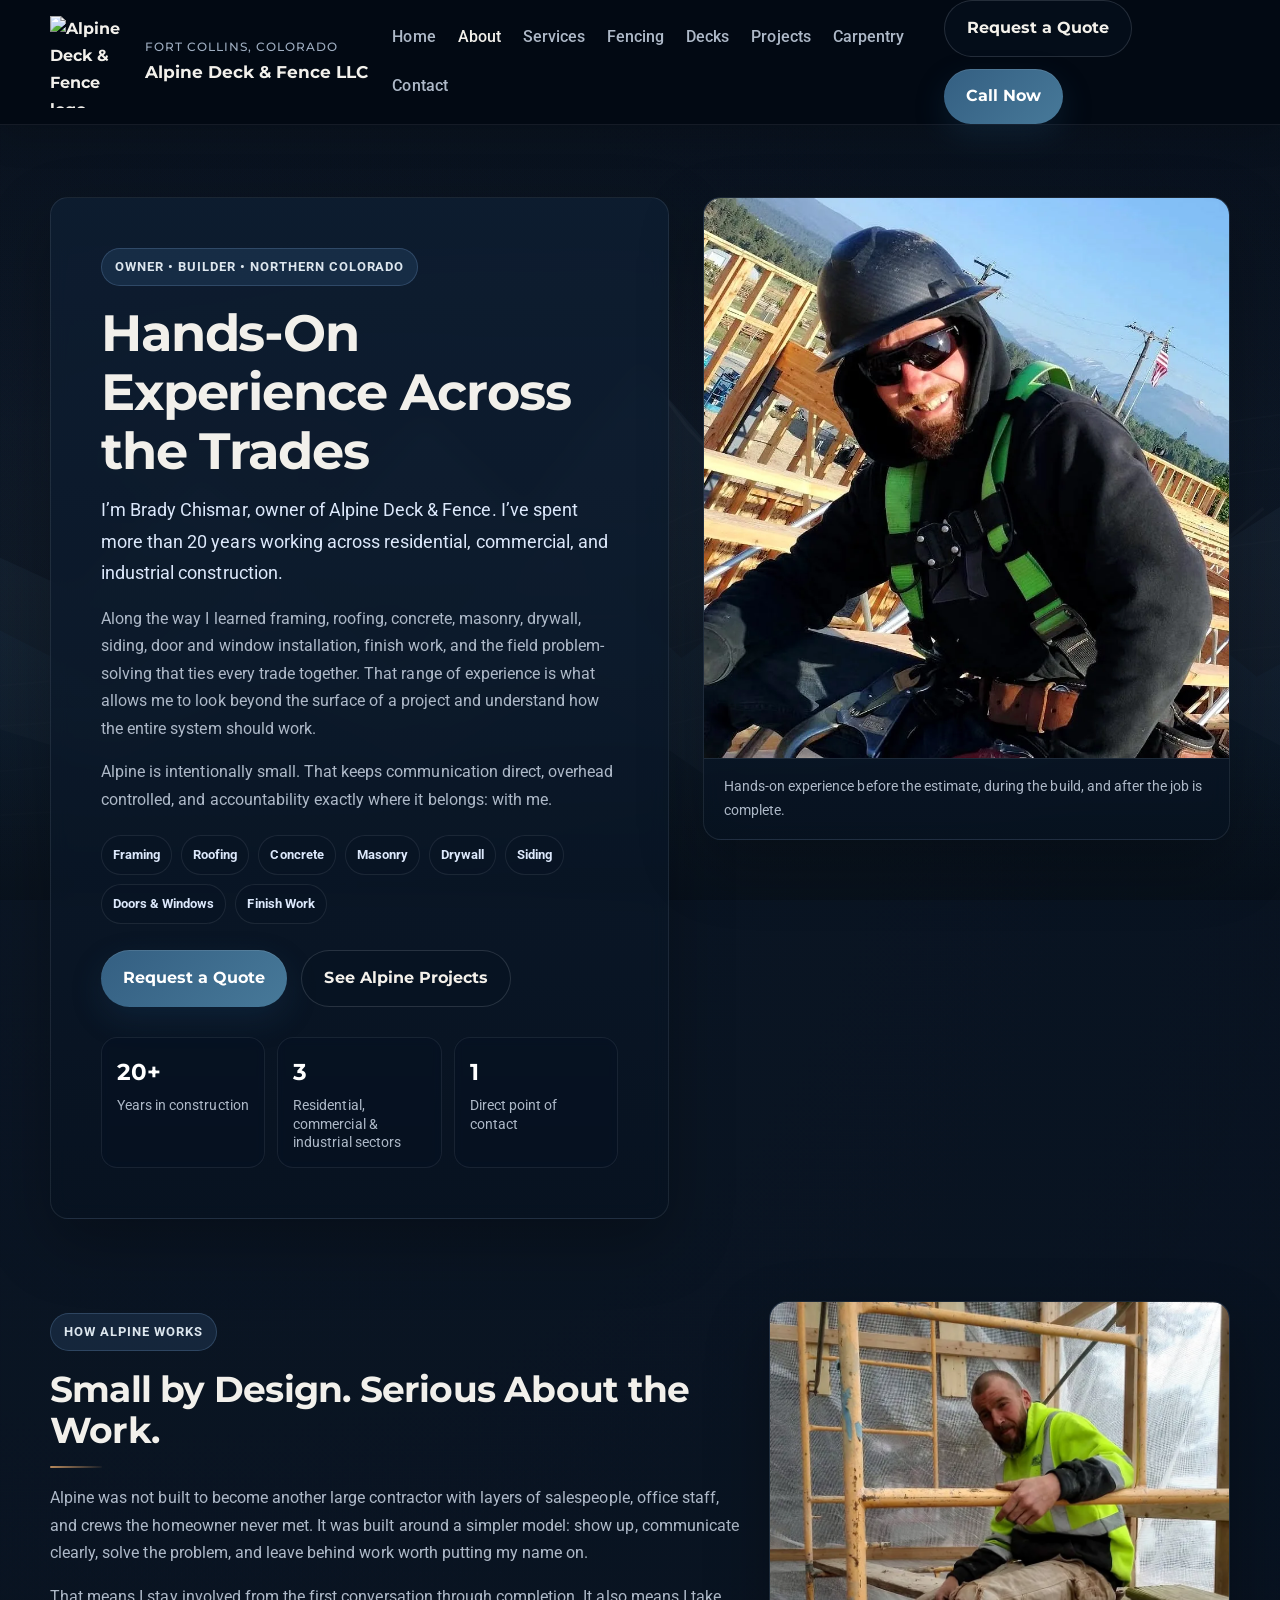
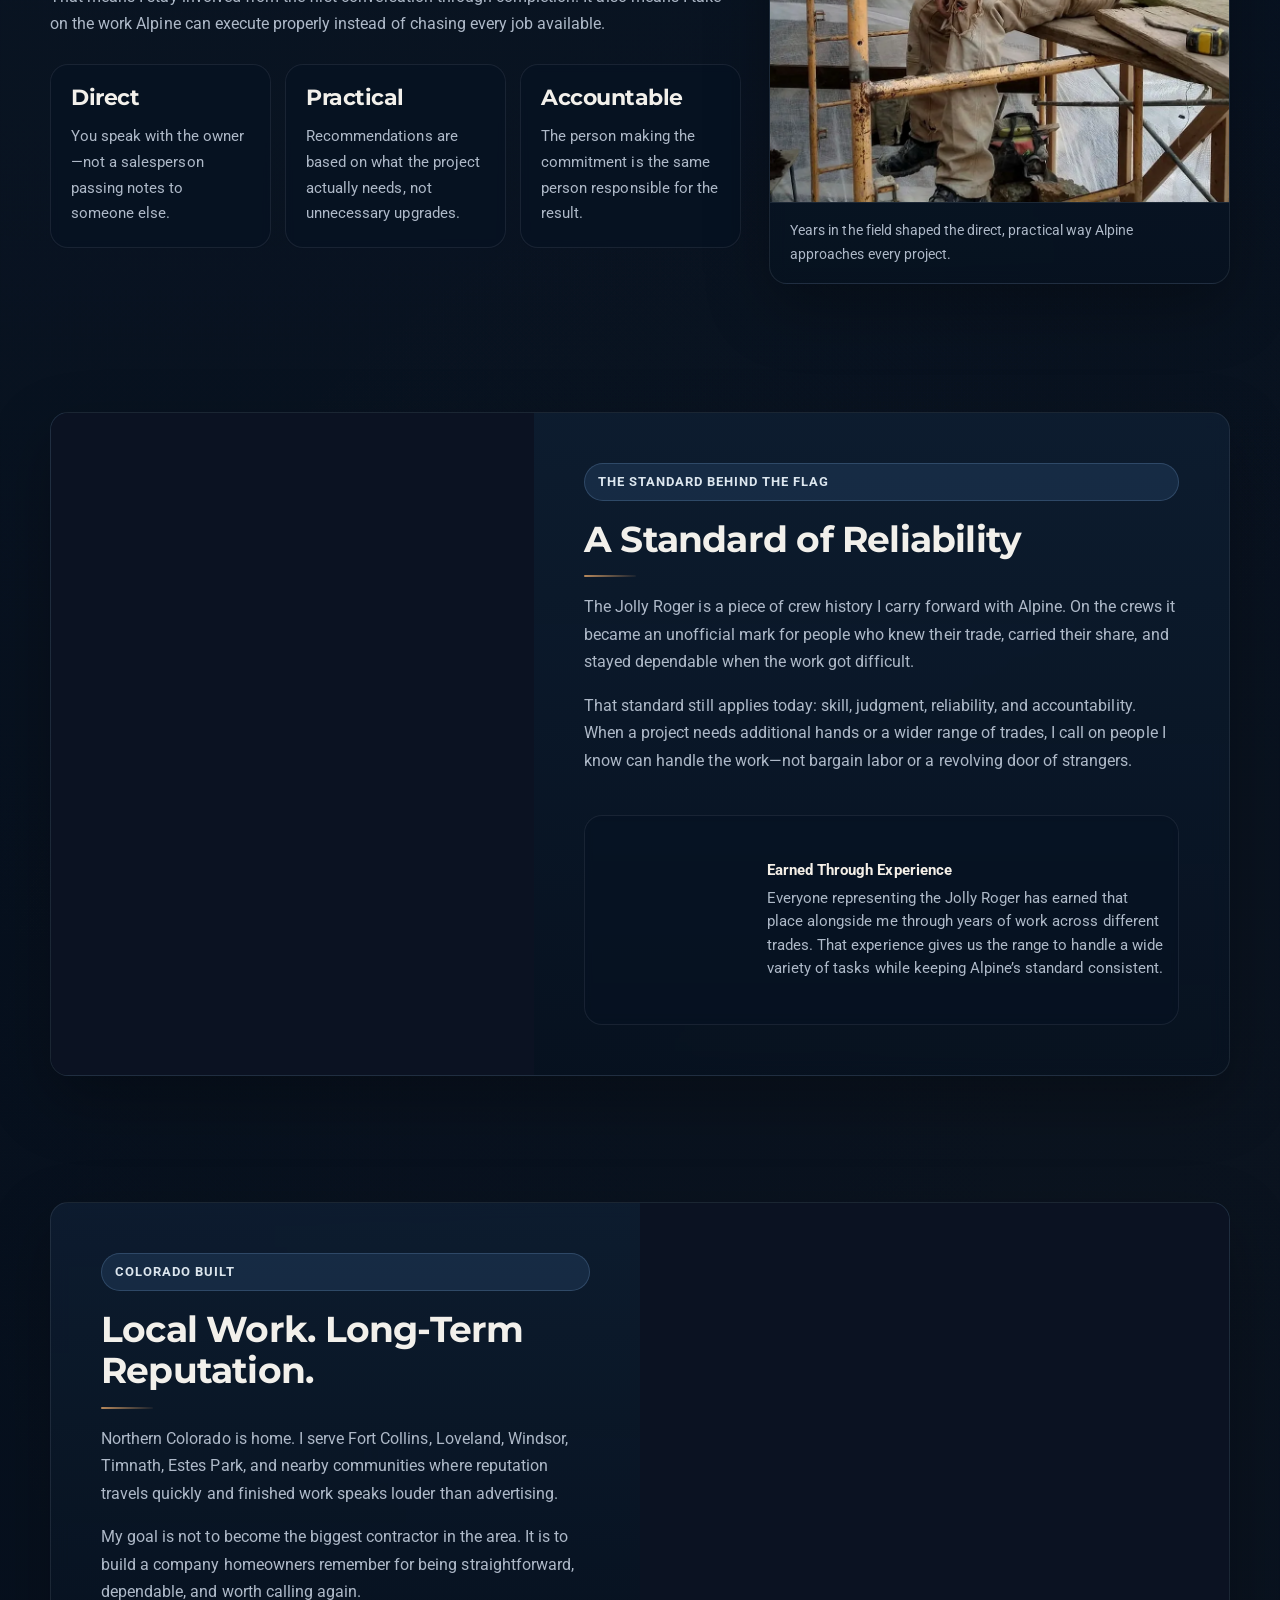
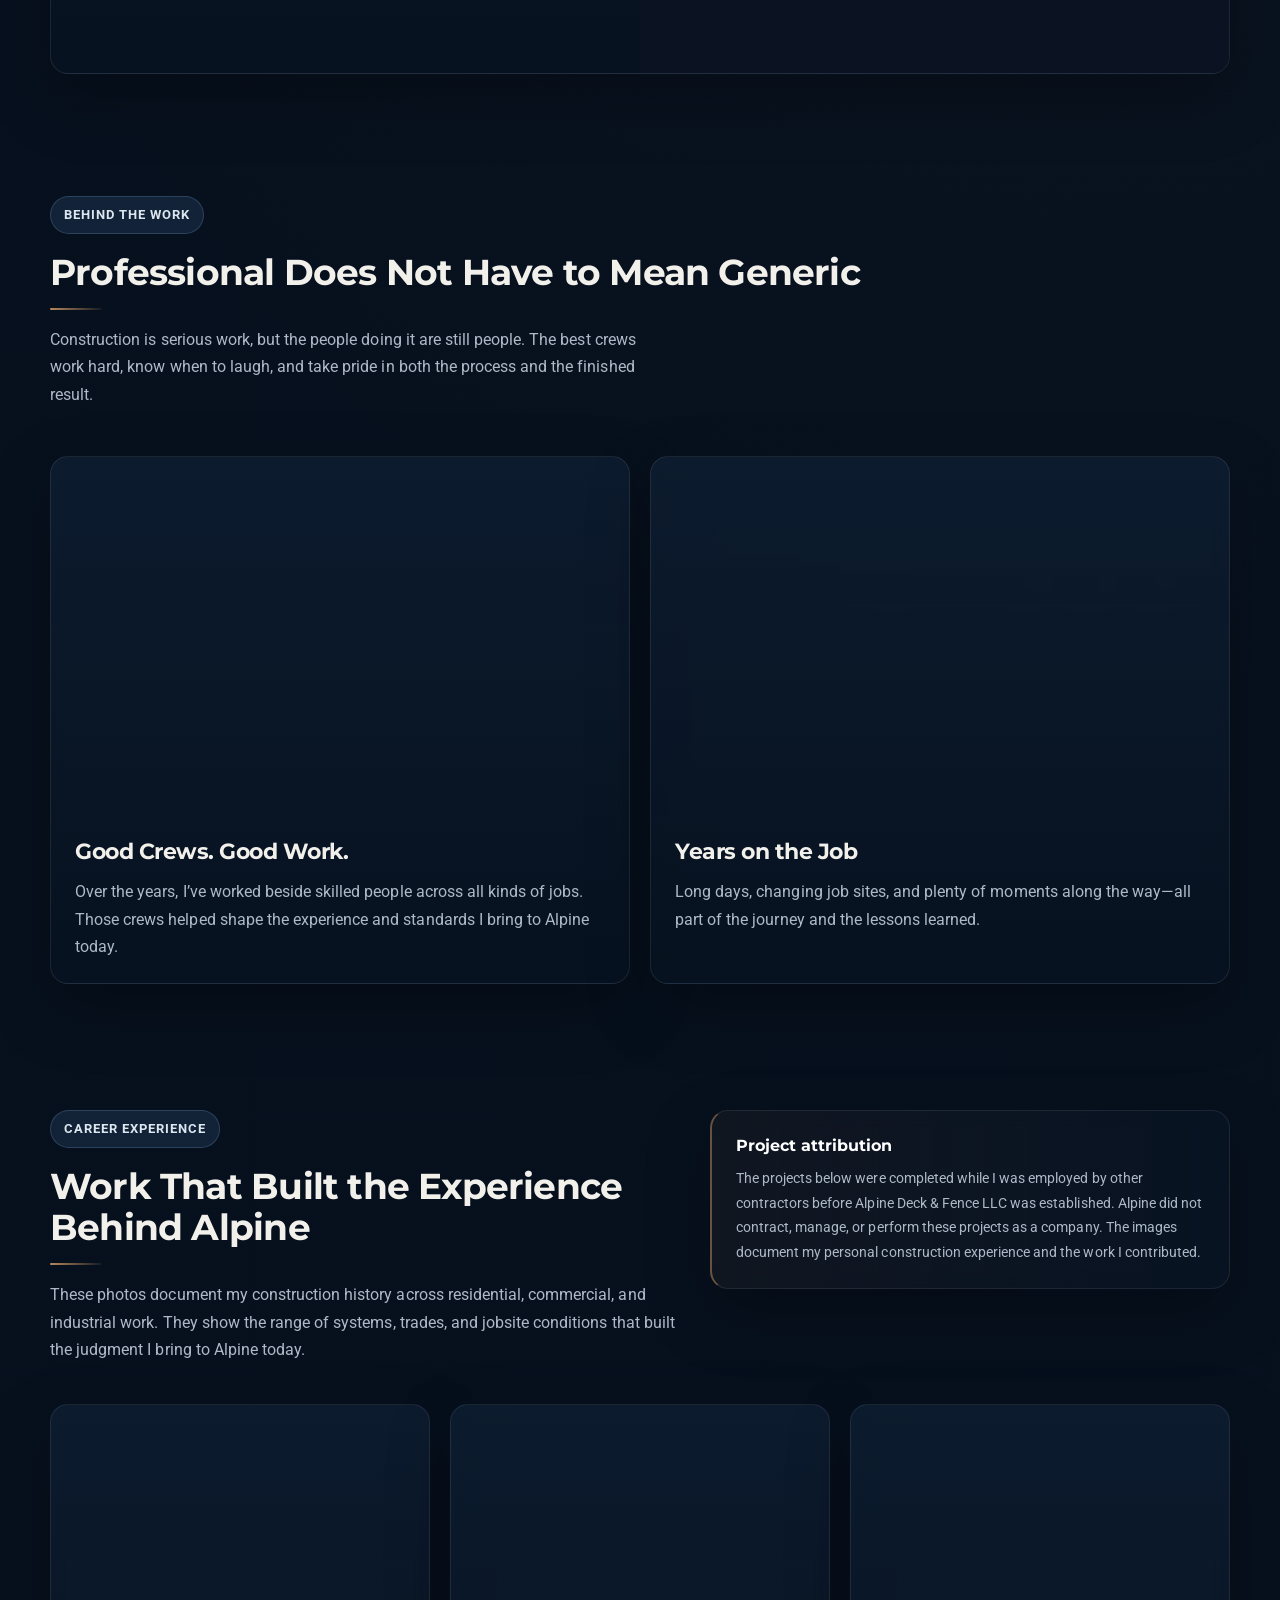
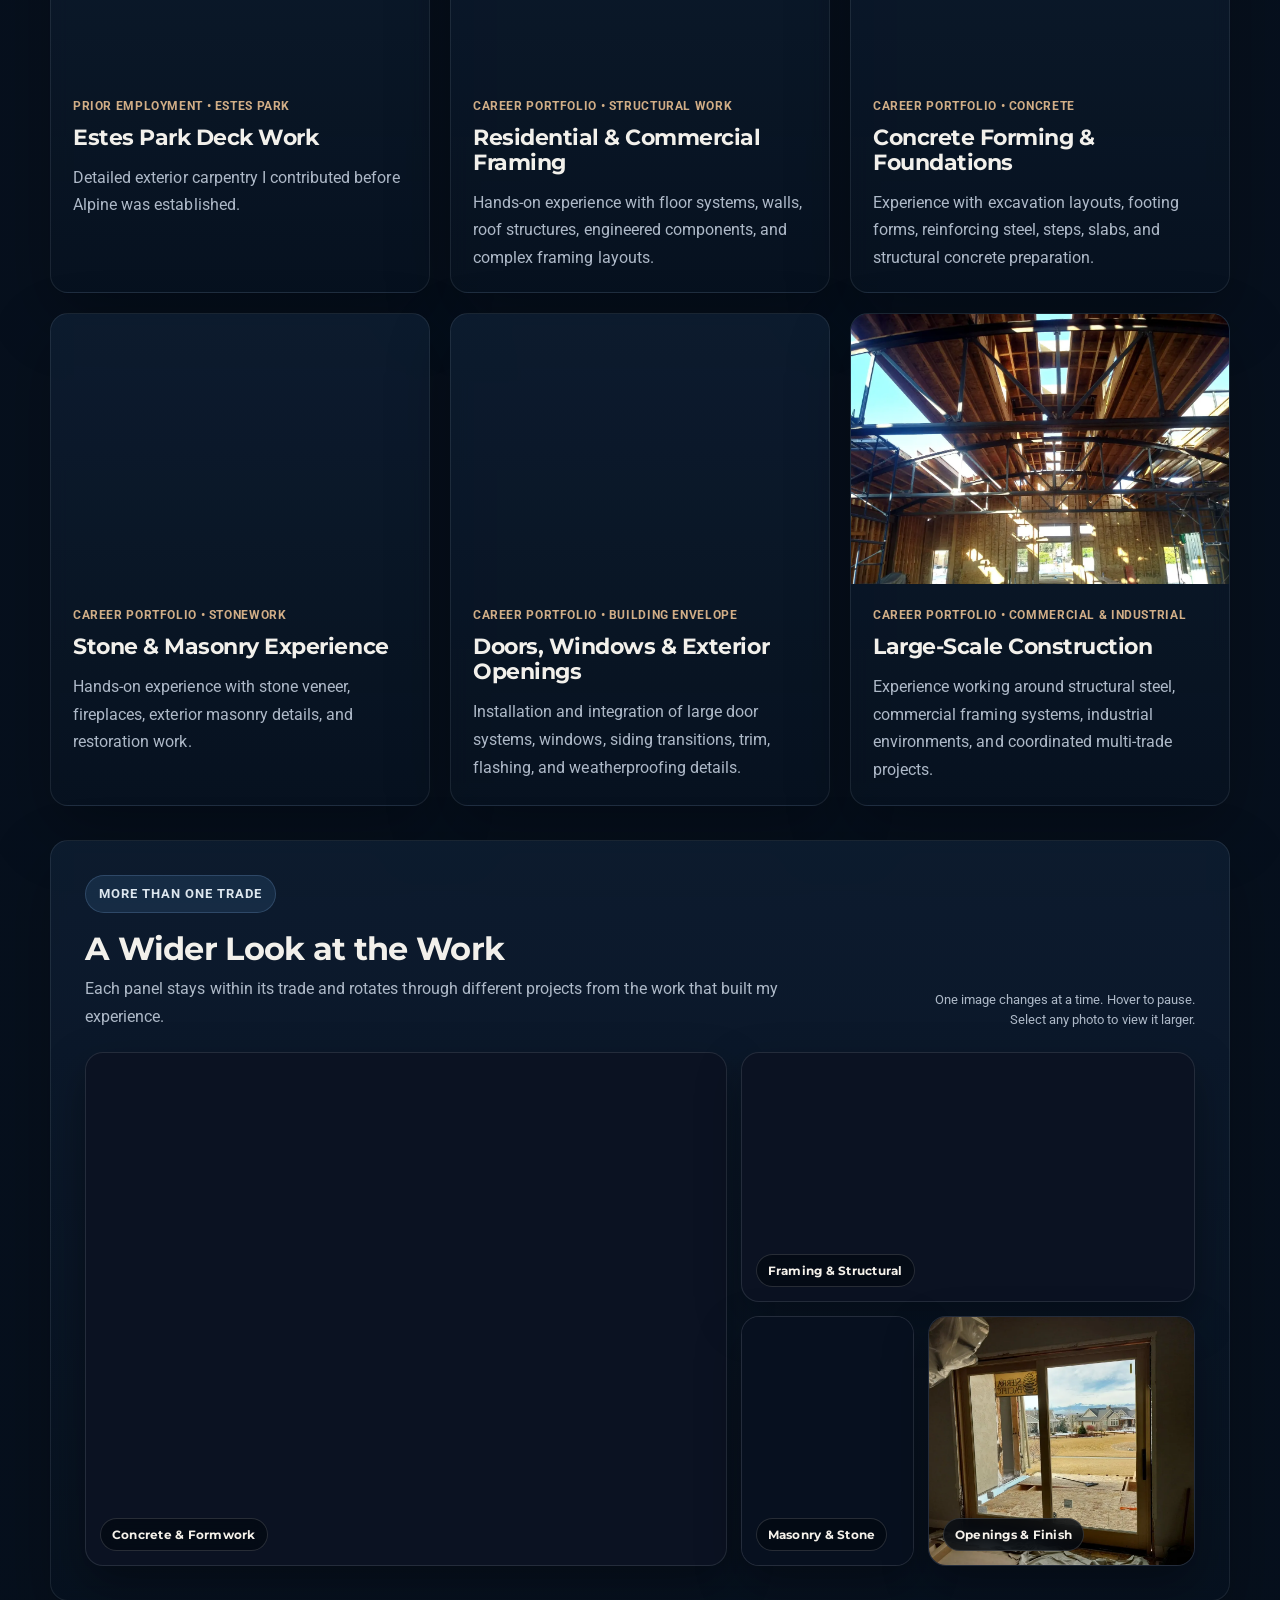
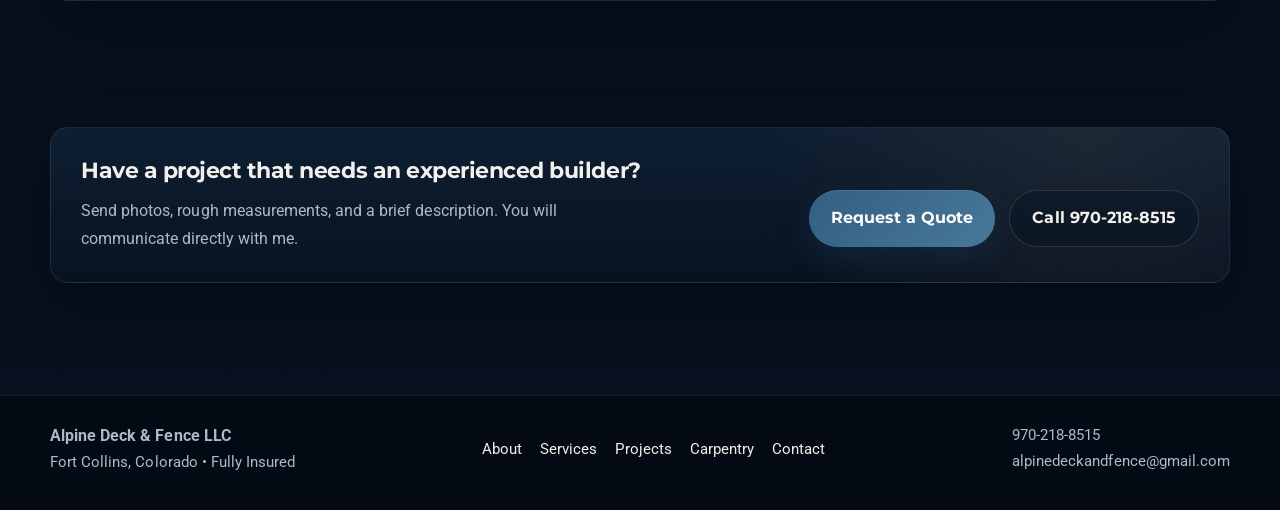
==== about.html @ 1f4a009c "Add files via upload" ====
<!DOCTYPE html>
<html lang="en">
<head>
  <meta charset="UTF-8">
  <meta name="viewport" content="width=device-width, initial-scale=1.0">
  <title>About Alpine Deck &amp; Fence | Meet Brady Chismar</title>
  <meta name="description" content="Meet Brady Chismar, owner and builder behind Alpine Deck & Fence in Fort Collins. More than 20 years of residential, commercial, and industrial construction experience.">
  <meta name="theme-color" content="#07111f">
  <link rel="preconnect" href="https://fonts.googleapis.com">
  <link rel="preconnect" href="https://fonts.gstatic.com" crossorigin>
  <link href="https://fonts.googleapis.com/css2?family=Montserrat:wght@500;600;700;800&family=Roboto:wght@400;500;700&display=swap" rel="stylesheet">
  <link rel="stylesheet" href="style.css?v=20260813-v19">

  <!-- ALPINE SEO START -->
  <link rel="canonical" href="https://alpinedeckandfence.com/about.html">
  <meta name="robots" content="index,follow,max-image-preview:large,max-snippet:-1,max-video-preview:-1">
  <link rel="icon" href="favicon.png" type="image/png">
  <link rel="sitemap" type="application/xml" href="https://alpinedeckandfence.com/sitemap.xml">
  <meta property="og:locale" content="en_US">
  <meta property="og:type" content="website">
  <meta property="og:site_name" content="Alpine Deck &amp; Fence">
  <meta property="og:title" content="About Alpine Deck &amp; Fence | Meet Brady Chismar">
  <meta property="og:description" content="Meet Brady Chismar, owner and builder behind Alpine Deck &amp; Fence in Fort Collins. More than 20 years of residential, commercial, and industrial construction experience.">
  <meta property="og:url" content="https://alpinedeckandfence.com/about.html">
  <meta property="og:image" content="https://alpinedeckandfence.com/images/alpine-social-share.png">
  <meta property="og:image:secure_url" content="https://alpinedeckandfence.com/images/alpine-social-share.png">
  <meta property="og:image:type" content="image/png">
  <meta property="og:image:width" content="1200">
  <meta property="og:image:height" content="630">
  <meta property="og:image:alt" content="Alpine Deck &amp; Fence LLC logo on an Alpine mountain background">
  <meta name="twitter:card" content="summary_large_image">
  <meta name="twitter:title" content="About Alpine Deck &amp; Fence | Meet Brady Chismar">
  <meta name="twitter:description" content="Meet Brady Chismar, owner and builder behind Alpine Deck &amp; Fence in Fort Collins. More than 20 years of residential, commercial, and industrial construction experience.">
  <meta name="twitter:image" content="https://alpinedeckandfence.com/images/alpine-social-share.png">
  <script type="application/ld+json">{"@context":"https://schema.org","@graph":[{"@type":"AboutPage","@id":"https://alpinedeckandfence.com/about.html#webpage","url":"https://alpinedeckandfence.com/about.html","name":"About Alpine Deck & Fence | Meet Brady Chismar","headline":"Hands-On Experience Across the Trades","description":"Meet Brady Chismar, owner and builder behind Alpine Deck & Fence in Fort Collins. More than 20 years of residential, commercial, and industrial construction experience.","isPartOf":{"@id":"https://alpinedeckandfence.com/#website"},"about":{"@id":"https://alpinedeckandfence.com/#business"},"primaryImageOfPage":{"@type":"ImageObject","url":"https://alpinedeckandfence.com/images/alpine-social-share.png"},"inLanguage":"en-US"},{"@type":"BreadcrumbList","@id":"https://alpinedeckandfence.com/about.html#breadcrumb","itemListElement":[{"@type":"ListItem","position":1,"name":"Home","item":"https://alpinedeckandfence.com/"},{"@type":"ListItem","position":2,"name":"Hands-On Experience Across the Trades","item":"https://alpinedeckandfence.com/about.html"}]}]}</script>
  <!-- ALPINE SEO END -->
</head>
<body class="about-page">
  <header class="topbar">
    <div class="container nav">
      <a class="brand" href="index.html" aria-label="Alpine Deck & Fence home">
        <img src="images/logo-tight.png" alt="Alpine Deck & Fence logo" class="logo" width="906" height="1033" decoding="async" fetchpriority="high">
        <div class="brand-text">
          <small>Fort Collins, Colorado</small>
          <span>Alpine Deck &amp; Fence LLC</span>
        </div>
      </a>
      <nav class="nav-links" aria-label="Main navigation">
        <a href="index.html">Home</a>
        <a href="about.html">About</a>
        <a href="services.html">Services</a>
        <a href="fence.html">Fencing</a>
        <a href="deck.html">Decks</a>
        <a href="projects.html">Projects</a>
        <a href="carpentry.html">Carpentry</a>
        <a href="contact.html">Contact</a>
      </nav>
      <div class="nav-cta">
        <a class="button-outline" href="contact.html">Request a Quote</a>
        <a class="button" href="tel:9702188515">Call Now</a>
      </div>
    </div>
  </header>

  <main>
    <section class="about-hero">
      <div class="container about-hero-grid">
        <div class="about-hero-copy">
          <div class="eyebrow">Owner • Builder • Northern Colorado</div>
          <h1>Hands-On Experience Across the Trades</h1>
          <p class="lead">I’m Brady Chismar, owner of Alpine Deck &amp; Fence. I’ve spent more than 20 years working across residential, commercial, and industrial construction.</p>
          <p>Along the way I learned framing, roofing, concrete, masonry, drywall, siding, door and window installation, finish work, and the field problem-solving that ties every trade together. That range of experience is what allows me to look beyond the surface of a project and understand how the entire system should work.</p>
          <p>Alpine is intentionally small. That keeps communication direct, overhead controlled, and accountability exactly where it belongs: with me.</p>
          <div class="trade-strip" aria-label="Construction experience">
            <span>Framing</span><span>Roofing</span><span>Concrete</span><span>Masonry</span>
            <span>Drywall</span><span>Siding</span><span>Doors &amp; Windows</span><span>Finish Work</span>
          </div>
          <div class="about-hero-actions">
            <a class="button" href="contact.html">Request a Quote</a>
            <a class="button-outline" href="projects.html">See Alpine Projects</a>
          </div>
          <div class="about-facts">
            <div><strong>20+</strong><span>Years in construction</span></div>
            <div><strong>3</strong><span>Residential, commercial &amp; industrial sectors</span></div>
            <div><strong>1</strong><span>Direct point of contact</span></div>
          </div>
        </div>
        <figure class="about-hero-photo">
          <img src="images/brady-harness-closeup.webp" alt="Brady Chismar wearing fall protection while framing" loading="eager" width="983" height="983" decoding="async" fetchpriority="high">
          <figcaption>Hands-on experience before the estimate, during the build, and after the job is complete.</figcaption>
        </figure>
      </div>
    </section>

    <section>
      <div class="container about-story-grid">
        <div class="about-story-copy">
          <div class="eyebrow">How Alpine Works</div>
          <h2>Small by Design. Serious About the Work.</h2>
          <p>Alpine was not built to become another large contractor with layers of salespeople, office staff, and crews the homeowner never met. It was built around a simpler model: show up, communicate clearly, solve the problem, and leave behind work worth putting my name on.</p>
          <p>That means I stay involved from the first conversation through completion. It also means I take on the work Alpine can execute properly instead of chasing every job available.</p>
          <div class="about-principles">
            <article>
              <h3>Direct</h3>
              <p>You speak with the owner—not a salesperson passing notes to someone else.</p>
            </article>
            <article>
              <h3>Practical</h3>
              <p>Recommendations are based on what the project actually needs, not unnecessary upgrades.</p>
            </article>
            <article>
              <h3>Accountable</h3>
              <p>The person making the commitment is the same person responsible for the result.</p>
            </article>
          </div>
        </div>
        <figure class="about-tall-photo field-photo">
          <img src="images/brady-scaffold-work.webp" alt="Brady Chismar working from scaffold during a construction project" loading="lazy" width="1400" height="1042" decoding="async" fetchpriority="low">
          <figcaption>Years in the field shaped the direct, practical way Alpine approaches every project.</figcaption>
        </figure>
      </div>
    </section>

    <section class="flag-story-section">
      <div class="container flag-story">
        <figure class="flag-story-photo">
          <img src="images/brady-jolly-roger.webp" alt="Brady Chismar on a jobsite beneath a Jolly Roger flag" loading="lazy" width="709" height="744" decoding="async" fetchpriority="low">
        </figure>
        <div class="flag-story-copy">
          <div class="eyebrow">The Standard Behind the Flag</div>
          <h2>A Standard of Reliability</h2>
          <p>The Jolly Roger is a piece of crew history I carry forward with Alpine. On the crews it became an unofficial mark for people who knew their trade, carried their share, and stayed dependable when the work got difficult.</p>
          <p>That standard still applies today: skill, judgment, reliability, and accountability. When a project needs additional hands or a wider range of trades, I call on people I know can handle the work—not bargain labor or a revolving door of strangers.</p>
          <figure class="crew-proof">
            <img src="images/brady-julio-field.webp" alt="Brady Chismar and Julio working together in the field" loading="lazy" width="1050" height="1400" decoding="async" fetchpriority="low">
            <figcaption><strong>Earned Through Experience</strong> Everyone representing the Jolly Roger has earned that place alongside me through years of work across different trades. That experience gives us the range to handle a wide variety of tasks while keeping Alpine’s standard consistent.</figcaption>
          </figure>
        </div>
      </div>
    </section>

    <section>
      <div class="container colorado-story">
        <div class="colorado-story-copy">
          <div class="eyebrow">Colorado Built</div>
          <h2>Local Work. Long-Term Reputation.</h2>
          <p>Northern Colorado is home. I serve Fort Collins, Loveland, Windsor, Timnath, Estes Park, and nearby communities where reputation travels quickly and finished work speaks louder than advertising.</p>
          <p>My goal is not to become the biggest contractor in the area. It is to build a company homeowners remember for being straightforward, dependable, and worth calling again.</p>
        </div>
        <figure class="colorado-photo">
          <img src="images/brady-mountain.webp" alt="Brady Chismar in the Colorado mountains" loading="lazy" width="614" height="1400" decoding="async" fetchpriority="low">
        </figure>
      </div>
    </section>

    <section class="behind-work-section">
      <div class="container">
        <div class="section-header">
          <div>
            <div class="eyebrow">Behind the Work</div>
            <h2>Professional Does Not Have to Mean Generic</h2>
            <p>Construction is serious work, but the people doing it are still people. The best crews work hard, know when to laugh, and take pride in both the process and the finished result.</p>
          </div>
        </div>
        <div class="behind-work-grid">
          <article class="behind-work-card serious">
            <img src="images/crew-framing-mountains.webp" alt="Brady working on a framed structure in the Colorado mountains" loading="lazy" width="900" height="506" decoding="async" fetchpriority="low">
            <div>
              <h3>Good Crews. Good Work.</h3>
              <p>Over the years, I’ve worked beside skilled people across all kinds of jobs. Those crews helped shape the experience and standards I bring to Alpine today.</p>
            </div>
          </article>
          <article class="behind-work-card personality">
            <img src="images/brady-snowman-jobsite.webp" alt="Brady with a jobsite snowman wearing construction gear" loading="lazy" width="720" height="961" decoding="async" fetchpriority="low">
            <div>
              <h3>Years on the Job</h3>
              <p>Long days, changing job sites, and plenty of moments along the way—all part of the journey and the lessons learned.</p>
            </div>
          </article>
        </div>
      </div>
    </section>

    <section class="career-section">
      <div class="container">
        <div class="career-header">
          <div>
            <div class="eyebrow">Career Experience</div>
            <h2>Work That Built the Experience Behind Alpine</h2>
            <p>These photos document my construction history across residential, commercial, and industrial work. They show the range of systems, trades, and jobsite conditions that built the judgment I bring to Alpine today.</p>
          </div>
          <div class="career-disclaimer">
            <strong>Project attribution</strong>
            <p>The projects below were completed while I was employed by other contractors before Alpine Deck &amp; Fence LLC was established. Alpine did not contract, manage, or perform these projects as a company. The images document my personal construction experience and the work I contributed.</p>
          </div>
        </div>

        <div class="career-grid">
          <article class="career-card">
            <img src="images/Caretakers_Deck.webp" alt="Detailed deck work completed during Brady's prior employment in Estes Park" loading="lazy" width="1280" height="960" decoding="async" fetchpriority="low">
            <div>
              <span>Prior Employment • Estes Park</span>
              <h3>Estes Park Deck Work</h3>
              <p>Detailed exterior carpentry I contributed before Alpine was established.</p>
            </div>
          </article>

          <article class="career-card">
            <img src="images/custom-roof-framing-fort-collins.webp" alt="Complex roof framing completed during Brady's construction career" loading="lazy" width="854" height="1280" decoding="async" fetchpriority="low">
            <div>
              <span>Career Portfolio • Structural Work</span>
              <h3>Residential &amp; Commercial Framing</h3>
              <p>Hands-on experience with floor systems, walls, roof structures, engineered components, and complex framing layouts.</p>
            </div>
          </article>

          <article class="career-card">
            <img src="images/career-concrete-foundations.webp" alt="Concrete footing forms and reinforcing steel from Brady's construction career" loading="lazy" width="956" height="1280" decoding="async" fetchpriority="low">
            <div>
              <span>Career Portfolio • Concrete</span>
              <h3>Concrete Forming &amp; Foundations</h3>
              <p>Experience with excavation layouts, footing forms, reinforcing steel, steps, slabs, and structural concrete preparation.</p>
            </div>
          </article>

          <article class="career-card">
            <img src="images/career-stone-masonry-clean.webp" alt="Finished stone fireplace from Brady's construction career" loading="lazy" width="960" height="1280" decoding="async" fetchpriority="low">
            <div>
              <span>Career Portfolio • Stonework</span>
              <h3>Stone &amp; Masonry Experience</h3>
              <p>Hands-on experience with stone veneer, fireplaces, exterior masonry details, and restoration work.</p>
            </div>
          </article>

          <article class="career-card">
            <img src="images/career-windows-doors.webp" alt="Large door system installed during Brady's construction career" loading="lazy" width="1280" height="960" decoding="async" fetchpriority="low">
            <div>
              <span>Career Portfolio • Building Envelope</span>
              <h3>Doors, Windows &amp; Exterior Openings</h3>
              <p>Installation and integration of large door systems, windows, siding transitions, trim, flashing, and weatherproofing details.</p>
            </div>
          </article>

          <article class="career-card">
            <img src="images/career-commercial-industrial.webp" alt="Commercial structural framing and steel trusses from Brady's construction career" loading="lazy" width="1280" height="960" decoding="async" fetchpriority="low">
            <div>
              <span>Career Portfolio • Commercial &amp; Industrial</span>
              <h3>Large-Scale Construction</h3>
              <p>Experience working around structural steel, commercial framing systems, industrial environments, and coordinated multi-trade projects.</p>
            </div>
          </article>
        </div>

        <div class="experience-collage-wrap">
          <div class="experience-collage-intro">
            <div>
              <div class="eyebrow">More Than One Trade</div>
              <h3>A Wider Look at the Work</h3>
              <p>Each panel stays within its trade and rotates through different projects from the work that built my experience.</p>
            </div>
            <p class="experience-collage-note">One image changes at a time. Hover to pause. Select any photo to view it larger.</p>
          </div>

          <div class="experience-collage" data-experience-collage aria-label="Rotating career work gallery organized by trade">
            <button class="experience-tile experience-tile-feature" type="button" data-trade="concrete">
              <img src="images/career-collage-concrete-step-forms.webp" alt="Detailed step and landing formwork" loading="lazy" width="1280" height="960" decoding="async" fetchpriority="low">
              <span>Concrete &amp; Formwork</span>
            </button>
            <button class="experience-tile experience-tile-wide" type="button" data-trade="framing">
              <img src="images/career-collage-framing-wall-system.webp" alt="Large residential wall and floor framing system" loading="lazy" width="1280" height="960" decoding="async" fetchpriority="low">
              <span>Framing &amp; Structural</span>
            </button>
            <button class="experience-tile experience-tile-small is-contain" type="button" data-trade="masonry">
              <img src="images/career-collage-masonry-outdoor-fireplace.webp" alt="Outdoor masonry fireplace under construction" loading="lazy" width="960" height="1280" decoding="async" fetchpriority="low">
              <span>Masonry &amp; Stone</span>
            </button>
            <button class="experience-tile experience-tile-small" type="button" data-trade="openings">
              <img src="images/career-collage-openings-sliding-door.webp" alt="Large sliding exterior door installation" loading="lazy" width="1280" height="960" decoding="async" fetchpriority="low">
              <span>Openings &amp; Finish</span>
            </button>

            <button class="experience-tile experience-tile-mobile is-contain" type="button">
              <img src="[data-uri]" alt="Step and landing formwork" loading="lazy" width="960" height="1280" decoding="async" data-src="images/career-collage-concrete-corner-forms.webp" fetchpriority="low">
              <span>Concrete • Step Forms</span>
            </button>
            <button class="experience-tile experience-tile-mobile" type="button">
              <img src="[data-uri]" alt="Footing forms with reinforcing steel" loading="lazy" width="956" height="1280" decoding="async" data-src="images/career-collage-concrete-footing-forms.webp" fetchpriority="low">
              <span>Concrete • Footings</span>
            </button>
            <button class="experience-tile experience-tile-mobile is-contain" type="button">
              <img src="[data-uri]" alt="Reinforcing steel in a commercial foundation trench" loading="lazy" width="964" height="1280" decoding="async" data-src="images/career-collage-concrete-rebar-trench.webp" fetchpriority="low">
              <span>Concrete • Reinforcing Steel</span>
            </button>
            <button class="experience-tile experience-tile-mobile is-contain" type="button">
              <img src="[data-uri]" alt="Freshly finished commercial concrete sidewalk" loading="lazy" width="964" height="1280" decoding="async" data-src="images/career-collage-concrete-sidewalk-finish.webp" fetchpriority="low">
              <span>Concrete • Flatwork</span>
            </button>
            <button class="experience-tile experience-tile-mobile is-contain" type="button">
              <img src="[data-uri]" alt="Tall foundation wall forming system" loading="lazy" width="956" height="1280" decoding="async" data-src="images/career-collage-concrete-wall-forms.webp" fetchpriority="low">
              <span>Concrete • Wall Forms</span>
            </button>
            <button class="experience-tile experience-tile-mobile" type="button">
              <img src="[data-uri]" alt="Floor joist system framed over a slab" loading="lazy" width="1280" height="960" decoding="async" data-src="images/career-collage-framing-floor-system.webp" fetchpriority="low">
              <span>Framing • Floor Systems</span>
            </button>
            <button class="experience-tile experience-tile-mobile" type="button">
              <img src="[data-uri]" alt="Roof trusses and structural roof framing" loading="lazy" width="1280" height="960" decoding="async" data-src="images/career-collage-framing-roof-trusses.webp" fetchpriority="low">
              <span>Framing • Roof Systems</span>
            </button>
            <button class="experience-tile experience-tile-mobile" type="button">
              <img src="[data-uri]" alt="Commercial wall framing above an existing structure" loading="lazy" width="1280" height="960" decoding="async" data-src="images/career-collage-framing-commercial-walls.webp" fetchpriority="low">
              <span>Framing • Commercial</span>
            </button>
            <button class="experience-tile experience-tile-mobile is-contain" type="button">
              <img src="[data-uri]" alt="Custom stair stringers laid out and cut" loading="lazy" width="964" height="1280" decoding="async" data-src="images/career-collage-framing-stair-stringers.webp" fetchpriority="low">
              <span>Framing • Stair Layout</span>
            </button>
            <button class="experience-tile experience-tile-mobile is-contain" type="button">
              <img src="[data-uri]" alt="Structural steel and wood framing working together" loading="lazy" width="960" height="1280" decoding="async" data-src="images/career-collage-framing-structural-steel.webp" fetchpriority="low">
              <span>Framing • Structural Steel</span>
            </button>
            <button class="experience-tile experience-tile-mobile" type="button">
              <img src="[data-uri]" alt="Block fireplace structure before finish masonry" loading="lazy" width="1280" height="960" decoding="async" data-src="images/career-collage-masonry-fireplace-rough.webp" fetchpriority="low">
              <span>Masonry • Fireplace Structure</span>
            </button>
            <button class="experience-tile experience-tile-mobile" type="button">
              <img src="[data-uri]" alt="Stone veneer installation in progress" loading="lazy" width="1280" height="960" decoding="async" data-src="images/career-collage-masonry-stone-veneer.webp" fetchpriority="low">
              <span>Masonry • Stone Veneer</span>
            </button>
            <button class="experience-tile experience-tile-mobile" type="button">
              <img src="[data-uri]" alt="Exterior stone veneer installation" loading="lazy" width="1280" height="960" decoding="async" data-src="images/career-collage-masonry-exterior-veneer.webp" fetchpriority="low">
              <span>Masonry • Exterior Stone</span>
            </button>
            <button class="experience-tile experience-tile-mobile" type="button">
              <img src="[data-uri]" alt="Stone chimney and roof flashing detail" loading="lazy" width="1280" height="640" decoding="async" data-src="images/career-collage-masonry-chimney-detail.webp" fetchpriority="low">
              <span>Masonry • Chimney Work</span>
            </button>
            <button class="experience-tile experience-tile-mobile" type="button">
              <img src="[data-uri]" alt="Large custom flagstone patio layout" loading="lazy" width="1280" height="960" decoding="async" data-src="images/career-collage-masonry-flagstone-patio.webp" fetchpriority="low">
              <span>Masonry • Flagstone</span>
            </button>
            <button class="experience-tile experience-tile-mobile" type="button">
              <img src="[data-uri]" alt="Four-panel exterior door system during installation" loading="lazy" width="1280" height="960" decoding="async" data-src="images/career-collage-openings-four-panel-door.webp" fetchpriority="low">
              <span>Openings • Large Door Systems</span>
            </button>
            <button class="experience-tile experience-tile-mobile" type="button">
              <img src="[data-uri]" alt="Corner window replacement and exterior integration" loading="lazy" width="1280" height="960" decoding="async" data-src="images/career-collage-openings-corner-windows.webp" fetchpriority="low">
              <span>Openings • Window Installation</span>
            </button>
            <button class="experience-tile experience-tile-mobile is-contain" type="button">
              <img src="[data-uri]" alt="Finished projecting bay window" loading="lazy" width="964" height="1280" decoding="async" data-src="images/career-collage-openings-bay-window.webp" fetchpriority="low">
              <span>Openings • Bay Window</span>
            </button>
            <button class="experience-tile experience-tile-mobile is-contain" type="button">
              <img src="[data-uri]" alt="Finished bay window from a second exterior angle" loading="lazy" width="964" height="1280" decoding="async" data-src="images/career-collage-openings-bay-window-angle.webp" fetchpriority="low">
              <span>Openings • Exterior Finish</span>
            </button>
            <button class="experience-tile experience-tile-mobile" type="button">
              <img src="[data-uri]" alt="Detailed glass tile backsplash finish work" loading="lazy" width="1280" height="960" decoding="async" data-src="images/career-collage-finish-backsplash.webp" fetchpriority="low">
              <span>Finish Work • Tile Detail</span>
            </button>
          </div>
        </div>
      </div>
    </section>

    <dialog class="experience-lightbox" data-experience-lightbox aria-label="Expanded career work photo">
      <button class="experience-lightbox-close" type="button" aria-label="Close expanded photo">&times;</button>
      <img alt="">
      <p></p>
    </dialog>

    <section>
      <div class="container">
        <div class="cta-band">
          <div>
            <h3>Have a project that needs an experienced builder?</h3>
            <p>Send photos, rough measurements, and a brief description. You will communicate directly with me.</p>
          </div>
          <div class="hero-actions">
            <a class="button" href="contact.html">Request a Quote</a>
            <a class="button-outline" href="tel:9702188515">Call 970-218-8515</a>
          </div>
        </div>
      </div>
    </section>
  </main>

  <footer class="footer">
    <div class="container footer-grid">
      <div>
        <p><strong>Alpine Deck &amp; Fence LLC</strong></p>
        <p class="small">Fort Collins, Colorado • Fully Insured</p>
      </div>
      <div class="footer-links small">
        <a href="about.html">About</a>
        <a href="services.html">Services</a>
        <a href="projects.html">Projects</a>
        <a href="carpentry.html">Carpentry</a>
        <a href="contact.html">Contact</a>
      </div>
      <div class="small">
        <p>970-218-8515</p>
        <p>alpinedeckandfence@gmail.com</p>
      </div>
    </div>
  </footer>
  <script src="script.js?v=20260813-v19" defer></script>
</body>
</html>
---- style.css ----
:root{
  --bg:#0f172a;
  --bg-soft:#111c34;
  --panel:#16233f;
  --panel-2:#1d2d50;
  --text:#e5edf9;
  --muted:#b2bfd8;
  --line:rgba(255,255,255,.10);
  --accent:#2563eb;
  --accent-2:#60a5fa;
  --dark:#020617;
  --success:#22c55e;
  --max:1180px;
  --radius:20px;
  --shadow:0 18px 45px rgba(0,0,0,.28);
}

*{box-sizing:border-box}
html{scroll-behavior:smooth}
body{
  margin:0;
  background:linear-gradient(180deg,#0b1222 0%, #0f172a 55%, #101a30 100%);
  color:var(--text);
  font-family:Roboto,Arial,sans-serif;
  line-height:1.6;
}
img{max-width:100%;display:block}
a{color:inherit;text-decoration:none}
h1,h2,h3,h4{font-family:Montserrat,Arial,sans-serif;line-height:1.15;margin:0 0 14px}
h1{font-size:clamp(2.4rem,4vw,4.7rem);letter-spacing:-.03em}
h2{font-size:clamp(1.8rem,2.8vw,2.9rem)}
h3{font-size:clamp(1.15rem,1.7vw,1.4rem)}
p{margin:0 0 16px;color:var(--muted)}
ul{margin:0;padding-left:18px}
li{color:var(--muted);margin-bottom:8px}

.container{width:min(var(--max),calc(100% - 32px));margin:0 auto}
.topbar{
  position:sticky;top:0;z-index:50;
  background:rgba(2,6,23,.78);
  backdrop-filter:blur(14px);
  border-bottom:1px solid var(--line);
}
.nav{
  min-height:78px;
  display:flex;align-items:center;justify-content:space-between;gap:24px;
}
.brand{
  display:flex;align-items:center;gap:14px;font-family:Montserrat,Arial,sans-serif;font-weight:700;
}
.brand-mark{
  width:42px;height:42px;border-radius:12px;
  background:linear-gradient(135deg,var(--accent),var(--accent-2));
  display:grid;place-items:center;
  box-shadow:var(--shadow);
  color:white;font-size:1.1rem;font-weight:700;
}
.brand-text small{display:block;color:var(--muted);font-weight:500;font-size:.78rem;letter-spacing:.08em;text-transform:uppercase}
.brand-text span{display:block;font-size:1.05rem}
.nav-links{
  display:flex;align-items:center;gap:22px;flex-wrap:wrap;
}
.nav-links a{
  color:var(--muted);font-weight:500;transition:.2s ease;
}
.nav-links a:hover,
.nav-links a.active{color:#fff}
.nav-cta{
  display:flex;align-items:center;gap:12px;flex-wrap:wrap;
}
.button,.button-outline{
  display:inline-flex;align-items:center;justify-content:center;gap:10px;
  padding:14px 22px;border-radius:999px;font-weight:700;transition:.2s ease;
  font-family:Montserrat,Arial,sans-serif;
}
.button{
  background:linear-gradient(135deg,var(--accent),#3b82f6);
  color:#fff;box-shadow:0 10px 28px rgba(37,99,235,.35);
}
.button:hover{transform:translateY(-1px)}
.button-outline{
  border:1px solid var(--line);
  color:#fff;
  background:rgba(255,255,255,.03);
}
.button-outline:hover{background:rgba(255,255,255,.07)}

.hero{
  padding:84px 0 70px;
}
.hero-grid{
  display:grid;grid-template-columns:1.15fr .85fr;gap:34px;align-items:stretch;
}
.hero-copy,.hero-card,.card,.gallery-card,.cta-band,.review-card,.service-card,.stat-card,.contact-card,.page-header-card,.project-card{
  background:linear-gradient(180deg,rgba(255,255,255,.05),rgba(255,255,255,.03));
  border:1px solid var(--line);
  border-radius:var(--radius);
  box-shadow:var(--shadow);
}
.hero-copy{
  padding:40px;
}
.eyebrow{
  display:inline-flex;align-items:center;gap:10px;
  padding:8px 14px;border-radius:999px;
  background:rgba(96,165,250,.10);
  border:1px solid rgba(96,165,250,.20);
  color:#dceafe;
  font-size:.88rem;font-weight:700;letter-spacing:.03em;
  margin-bottom:18px;
}
.hero-copy p.lead{
  font-size:1.1rem;
  max-width:55ch;
}
.hero-actions{display:flex;flex-wrap:wrap;gap:14px;margin-top:26px}
.hero-list{
  display:grid;grid-template-columns:repeat(2,minmax(0,1fr));gap:12px;margin-top:28px
}
.hero-list div{
  padding:14px 16px;border:1px solid var(--line);border-radius:16px;background:rgba(255,255,255,.02);
  color:#d7e3f7;font-weight:500
}
.hero-card{
  overflow:hidden;display:flex;flex-direction:column;
}
.hero-image{
  min-height:100%;
  background:
    linear-gradient(180deg,rgba(4,10,25,.15),rgba(4,10,25,.38)),
    url("images/1430_finish_2.webp") center/cover no-repeat;
}
.hero-image .badge-stack{
  padding:28px;display:flex;flex-wrap:wrap;gap:12px;align-content:flex-start;
}
.badge{
  display:inline-flex;align-items:center;padding:10px 14px;border-radius:999px;
  background:rgba(2,6,23,.62);border:1px solid rgba(255,255,255,.18);font-weight:700
}

section{padding:26px 0 70px}
.section-header{
  margin-bottom:24px;display:flex;align-items:end;justify-content:space-between;gap:20px;flex-wrap:wrap
}
.section-header p{max-width:68ch}

.grid-3,.grid-4,.stats-grid,.review-grid,.gallery-grid,.contact-grid,.project-grid{
  display:grid;gap:20px;
}
.grid-3{grid-template-columns:repeat(3,minmax(0,1fr))}
.grid-4{grid-template-columns:repeat(4,minmax(0,1fr))}
.stats-grid{grid-template-columns:repeat(4,minmax(0,1fr))}
.review-grid{grid-template-columns:repeat(2,minmax(0,1fr))}
.gallery-grid{grid-template-columns:repeat(3,minmax(0,1fr))}
.contact-grid{grid-template-columns:1fr .9fr}
.project-grid{grid-template-columns:repeat(3,minmax(0,1fr))}

.card,.service-card,.review-card,.gallery-card,.stat-card,.contact-card,.page-header-card,.project-card{
  padding:26px;
}
.service-card h3,.review-card h3,.contact-card h3,.project-card h3{margin-bottom:10px}
.service-card ul{margin-top:16px}
.stat-card strong{
  display:block;font-family:Montserrat,Arial,sans-serif;font-size:2rem;margin-bottom:8px
}
.service-card .service-link{
  margin-top:18px;display:inline-flex;color:#fff;font-weight:700
}
.review-stars{font-size:1.15rem;margin-bottom:12px}
.quote-mark{
  font-size:2rem;line-height:1;color:#fff;margin-bottom:8px;font-family:Georgia,serif
}

.gallery-card{padding:0;overflow:hidden}
.gallery-card img{width:100%;height:270px;object-fit:cover}
.gallery-card .gallery-copy{padding:18px 20px}

.cta-band{
  padding:30px;
  display:flex;align-items:center;justify-content:space-between;gap:20px;flex-wrap:wrap;
  background:
   radial-gradient(circle at top right, rgba(96,165,250,.16), transparent 34%),
   linear-gradient(180deg,rgba(255,255,255,.05),rgba(255,255,255,.03));
}
.cta-band p{margin:0;max-width:60ch}

.page-header{padding:64px 0 34px}
.page-header-card{padding:34px 36px}
.page-header-card p{max-width:70ch}

.feature-list{
  display:grid;gap:14px
}
.feature-list div{
  padding:15px 16px;border-radius:16px;border:1px solid var(--line);background:rgba(255,255,255,.025)
}

.process{
  display:grid;grid-template-columns:repeat(4,minmax(0,1fr));gap:18px
}
.process-step{
  padding:22px;border-radius:18px;border:1px solid var(--line);background:rgba(255,255,255,.03)
}
.step-num{
  width:34px;height:34px;border-radius:999px;display:grid;place-items:center;
  background:rgba(37,99,235,.20);color:#fff;font-weight:700;margin-bottom:12px
}

.project-card img{
  width:100%;height:240px;object-fit:cover;border-radius:16px;margin-bottom:16px
}

.contact-card .stack{display:grid;gap:14px}
.contact-item{
  padding:16px;border-radius:16px;border:1px solid var(--line);background:rgba(255,255,255,.03)
}
.contact-item strong{display:block;color:#fff;margin-bottom:6px}
.contact-note{
  padding:18px;border:1px dashed rgba(255,255,255,.18);border-radius:16px;background:rgba(255,255,255,.025)
}

.footer{
  padding:26px 0 34px;border-top:1px solid var(--line);background:rgba(2,6,23,.34);margin-top:24px
}
.footer-grid{
  display:flex;align-items:center;justify-content:space-between;gap:18px;flex-wrap:wrap
}
.footer p{margin:0}
.footer-links{display:flex;gap:18px;flex-wrap:wrap}
.small{font-size:.94rem}

.notice{
  margin-top:14px;color:#d8e8ff
}

@media (max-width: 1050px){
  .hero-grid,.contact-grid,.grid-3,.grid-4,.stats-grid,.gallery-grid,.project-grid,.process{grid-template-columns:1fr 1fr}
}
@media (max-width: 760px){
  .nav{padding:14px 0}
  .nav,.nav-links,.nav-cta{justify-content:flex-start}
  .nav{flex-direction:column;align-items:flex-start}
  .hero{padding:46px 0 42px}
  .hero-grid,.contact-grid,.grid-3,.grid-4,.stats-grid,.review-grid,.gallery-grid,.project-grid,.process,.hero-list{grid-template-columns:1fr}
  .hero-copy,.page-header-card,.card,.service-card,.review-card,.contact-card,.stat-card,.project-card{padding:22px}
  .gallery-card img,.project-card img{height:220px}
  .cta-band{padding:24px}
}


.logo{
  height:92px;
  width:auto;
  display:block;
  flex:0 0 auto;
}

@media (max-width:760px){
  .logo{
    height:68px;
  }
}
.review-card{
  position:relative;
}
.review-card p{
  max-width:62ch;
}
.notice{
  margin-top:16px;
  color:#dbeafe;
}


.compare-card{
  position:relative;
  overflow:hidden;
  height:270px;
  border-bottom:1px solid var(--line);
  background:#0b1222;
}
.compare-card img{
  position:absolute;
  inset:0;
  width:100%;
  height:100%;
  object-fit:cover;
}
.compare-overlay-wrap{
  position:absolute;
  inset:0 auto 0 0;
  overflow:hidden;
  border-right:2px solid rgba(255,255,255,.9);
  z-index:2;
}
.compare-slider{
  position:absolute;
  inset:auto 16px 16px 16px;
  width:calc(100% - 32px);
  z-index:4;
}
.compare-label{
  position:absolute;
  top:14px;
  z-index:4;
  padding:6px 10px;
  border-radius:999px;
  background:rgba(2,6,23,.72);
  border:1px solid rgba(255,255,255,.16);
  color:#fff;
  font-size:.82rem;
  font-weight:700;
}
.compare-label.left{left:14px;}
.compare-label.right{right:14px;}




.about-teaser{
  display:grid;
  grid-template-columns:minmax(280px,.72fr) minmax(0,1.28fr);
  gap:0;
  overflow:hidden;
  background:
    radial-gradient(circle at 88% 10%,rgba(96,165,250,.14),transparent 35%),
    linear-gradient(180deg,rgba(255,255,255,.055),rgba(255,255,255,.03));
  border:1px solid var(--line);
  border-radius:var(--radius);
  box-shadow:var(--shadow);
}
.about-teaser-photo{min-height:470px;background:#0b1222}
.about-teaser-photo img{width:100%;height:100%;object-fit:cover;object-position:center}
.about-teaser-copy{padding:42px;display:flex;flex-direction:column;justify-content:center}
.about-teaser-copy .lead{font-size:1.08rem;color:#dce8fb}
.about-teaser-points{display:flex;flex-wrap:wrap;gap:10px;margin:8px 0 26px}
.about-teaser-points span{
  padding:9px 12px;border-radius:999px;border:1px solid var(--line);
  background:rgba(255,255,255,.035);color:#d8e6fa;font-size:.9rem;font-weight:700
}
.about-teaser-copy .button{width:fit-content}

.about-hero{padding:72px 0 44px}
.about-hero-grid{
  display:grid;grid-template-columns:1.08fr .92fr;gap:34px;align-items:start
}
.about-hero-copy,.about-hero-photo,.about-tall-photo,.flag-story,.colorado-story,.career-disclaimer{
  background:linear-gradient(180deg,rgba(255,255,255,.055),rgba(255,255,255,.03));
  border:1px solid var(--line);border-radius:var(--radius);box-shadow:var(--shadow)
}
.about-hero-copy{padding:42px}
.about-hero-copy .lead{font-size:1.14rem;color:#dce8fb}
.about-hero-actions{display:flex;gap:14px;flex-wrap:wrap;margin-top:26px}
.about-facts{display:grid;grid-template-columns:repeat(3,minmax(0,1fr));gap:12px;margin-top:30px}
.about-facts div{padding:15px;border:1px solid var(--line);border-radius:16px;background:rgba(255,255,255,.025)}
.about-facts strong{display:block;font-family:Montserrat,Arial,sans-serif;font-size:1.45rem;color:#fff}
.about-facts span{display:block;color:var(--muted);font-size:.86rem;line-height:1.35;margin-top:4px}
.about-hero-photo{overflow:hidden;margin:0;display:flex;flex-direction:column;align-self:start;height:auto}
.about-hero-photo img{width:100%;height:560px;object-fit:cover;object-position:center}
.about-hero-photo figcaption,.about-tall-photo figcaption{
  padding:16px 20px;color:var(--muted);font-size:.9rem;border-top:1px solid var(--line)
}

.about-story-grid{display:grid;grid-template-columns:1.2fr .8fr;gap:28px;align-items:stretch}
.about-story-copy{padding:12px 0}
.about-principles{display:grid;grid-template-columns:repeat(3,minmax(0,1fr));gap:14px;margin-top:26px}
.about-principles article{padding:20px;border:1px solid var(--line);border-radius:18px;background:rgba(255,255,255,.03)}
.about-principles article p{margin-bottom:0;font-size:.94rem}
.about-tall-photo{overflow:hidden;margin:0;display:flex;flex-direction:column}
.about-tall-photo img{width:100%;height:100%;min-height:500px;object-fit:cover;object-position:center}

.flag-story-section{padding-top:40px}
.flag-story{display:grid;grid-template-columns:.82fr 1.18fr;overflow:hidden}
.flag-story-photo{margin:0;min-height:560px;background:#0b1222}
.flag-story-photo img{width:100%;height:100%;object-fit:cover;object-position:center}
.flag-story-copy{padding:46px;display:flex;flex-direction:column;justify-content:center}
.flag-story-copy blockquote{
  margin:18px 0 0;padding:20px 22px;border-left:3px solid var(--accent-2);
  background:rgba(96,165,250,.07);border-radius:0 16px 16px 0;color:#fff;
  font-family:Montserrat,Arial,sans-serif;font-weight:700;font-size:1.03rem
}

.colorado-story{
  display:grid;grid-template-columns:1.1fr .9fr;overflow:hidden;
  background:
    radial-gradient(circle at 10% 10%,rgba(96,165,250,.13),transparent 34%),
    linear-gradient(180deg,rgba(255,255,255,.05),rgba(255,255,255,.03));
}
.colorado-story-copy{padding:44px;display:flex;flex-direction:column;justify-content:center}
.colorado-photo{margin:0;min-height:560px;background:#0b1222}
.colorado-photo img{width:100%;height:100%;object-fit:cover;object-position:center}

.behind-work-section{padding-top:34px}
.behind-work-grid{display:grid;grid-template-columns:1fr 1fr;gap:20px}
.behind-work-card{
  overflow:hidden;border:1px solid var(--line);border-radius:var(--radius);
  background:linear-gradient(180deg,rgba(255,255,255,.05),rgba(255,255,255,.03));box-shadow:var(--shadow)
}
.behind-work-card img{width:100%;height:360px;object-fit:cover}
.behind-work-card.serious img{object-position:center}
.behind-work-card.personality img{object-position:center 36%}
.behind-work-card div{padding:22px 24px}
.behind-work-card div p{margin-bottom:0}

.career-section{padding-top:38px}
.career-header{display:grid;grid-template-columns:1.1fr .9fr;gap:24px;align-items:start;margin-bottom:24px}
.career-disclaimer{padding:22px 24px;background:rgba(96,165,250,.055)}
.career-disclaimer strong{display:block;color:#fff;font-family:Montserrat,Arial,sans-serif;margin-bottom:7px}
.career-disclaimer p{font-size:.9rem;margin:0}
.career-grid{display:grid;grid-template-columns:repeat(3,minmax(0,1fr));gap:20px}
.career-card{
  overflow:hidden;border:1px solid var(--line);border-radius:var(--radius);
  background:linear-gradient(180deg,rgba(255,255,255,.05),rgba(255,255,255,.03));box-shadow:var(--shadow)
}
.career-card img{width:100%;height:270px;object-fit:cover}
.career-card div{padding:21px 22px}
.career-card span{display:block;color:var(--accent-2);font-size:.78rem;font-weight:700;letter-spacing:.05em;text-transform:uppercase;margin-bottom:8px}
.career-card p{margin-bottom:0}

@media (max-width:1050px){
  .about-teaser,.about-hero-grid,.about-story-grid,.flag-story,.colorado-story,.career-header{grid-template-columns:1fr 1fr}
  .about-principles,.career-grid{grid-template-columns:1fr 1fr}
}
@media (max-width:760px){
  .about-teaser,.about-hero-grid,.about-story-grid,.flag-story,.colorado-story,.career-header,.behind-work-grid,.career-grid{grid-template-columns:1fr}
  .about-teaser-photo{min-height:360px}
  .about-teaser-copy,.about-hero-copy,.flag-story-copy,.colorado-story-copy{padding:26px 22px}
  .about-facts,.about-principles{grid-template-columns:1fr}
  .about-hero-photo img{height:430px}
  .about-tall-photo img,.flag-story-photo,.colorado-photo{min-height:420px}
  .behind-work-card img{height:290px}
  .career-card img{height:240px}
}


.trade-strip{
  display:flex;
  flex-wrap:wrap;
  gap:9px;
  margin:22px 0 4px;
}
.trade-strip span{
  padding:8px 11px;
  border-radius:999px;
  border:1px solid var(--line);
  background:rgba(255,255,255,.035);
  color:#dce8fb;
  font-size:.82rem;
  font-weight:700;
}
.about-tall-photo.team-photo img{
  object-fit:cover;
  object-position:center 32%;
}
.flag-story-copy blockquote span{
  display:block;
}
.flag-story-copy blockquote cite{
  display:block;
  margin-top:9px;
  color:var(--muted);
  font-family:Roboto,Arial,sans-serif;
  font-size:.88rem;
  font-style:normal;
  font-weight:500;
}
.career-card img{
  object-position:center;
}
.career-card:nth-child(3) img{
  object-position:center 62%;
}
.career-card:nth-child(4) img{
  object-position:center;
}
.career-card:nth-child(5) img{
  object-position:center;
}
@media (max-width:760px){
  .trade-strip{margin-top:18px}
  .about-tall-photo.team-photo img{object-position:center 24%}
}


.about-tall-photo.field-photo img{
  object-fit:cover;
  object-position:center 38%;
}
.flag-story-copy{padding:40px 42px}
.crew-proof{
  display:grid;
  grid-template-columns:150px 1fr;
  gap:18px;
  align-items:center;
  margin:24px 0 0;
  padding:14px;
  border:1px solid var(--line);
  border-radius:18px;
  background:rgba(96,165,250,.055);
}
.crew-proof img{
  width:150px;
  height:180px;
  object-fit:cover;
  object-position:center 42%;
  border-radius:13px;
}
.crew-proof figcaption{
  color:var(--muted);
  font-size:.93rem;
  line-height:1.55;
}
.crew-proof strong{display:block;color:#fff;margin-bottom:5px}
.colorado-story{grid-template-columns:1fr 1fr}
.colorado-photo{min-height:0;height:470px}
.colorado-photo img{height:100%;object-position:center 54%}
.behind-work-card.serious img{object-position:center 56%}
.career-card:nth-child(2) img{object-position:center 48%}
.career-card:nth-child(4) img{object-position:center 50%}
@media (max-width:760px){
  .crew-proof{grid-template-columns:105px 1fr;gap:12px}
  .crew-proof img{width:105px;height:140px}
  .colorado-photo{height:390px;min-height:0}
  .flag-story-copy{padding:26px 22px}
}


.google-review-cta{
  display:flex;
  align-items:center;
  justify-content:space-between;
  gap:28px;
  padding:32px 34px;
  border:1px solid var(--line);
  border-radius:var(--radius);
  background:
    radial-gradient(circle at 92% 8%,rgba(96,165,250,.16),transparent 36%),
    linear-gradient(180deg,rgba(255,255,255,.055),rgba(255,255,255,.03));
  box-shadow:var(--shadow);
}
.google-review-cta-copy{max-width:700px}
.google-review-cta-copy h2{margin-bottom:10px}
.google-review-cta-copy p{margin-bottom:0}
.google-review-actions{
  display:flex;
  flex-wrap:wrap;
  justify-content:flex-end;
  gap:12px;
  flex:0 0 auto;
}
.google-review-actions .button,
.google-review-actions .button-outline{white-space:nowrap}
@media (max-width:760px){
  .google-review-cta{align-items:flex-start;flex-direction:column;padding:26px 22px}
  .google-review-actions{justify-content:flex-start;width:100%}
  .google-review-actions .button,
  .google-review-actions .button-outline{width:100%}
}

.behind-work-card.serious img{object-position:center 52%}


.experience-collage-wrap{
  margin-top:34px;
  padding:28px;
  border:1px solid var(--line);
  border-radius:var(--radius);
  background:
    radial-gradient(circle at 86% 10%,rgba(96,165,250,.14),transparent 34%),
    linear-gradient(180deg,rgba(255,255,255,.05),rgba(255,255,255,.025));
  box-shadow:var(--shadow);
}
.experience-collage-intro{
  display:flex;
  align-items:flex-end;
  justify-content:space-between;
  gap:30px;
  margin-bottom:22px;
}
.experience-collage-intro h3{font-size:2rem;margin-bottom:8px}
.experience-collage-intro p{margin-bottom:0;max-width:720px}
.experience-collage-note{
  flex:0 0 290px;
  color:var(--muted);
  font-size:.84rem;
  line-height:1.5;
  text-align:right;
}
.experience-collage{
  display:grid;
  grid-template-columns:repeat(12,minmax(0,1fr));
  grid-template-rows:250px 250px;
  gap:14px;
}
.experience-tile{
  position:relative;
  overflow:hidden;
  padding:0;
  border:1px solid rgba(148,163,184,.24);
  border-radius:18px;
  background:#0b1222;
  cursor:zoom-in;
  box-shadow:0 14px 35px rgba(0,0,0,.24);
  transition:transform .22s ease,border-color .22s ease,opacity .25s ease;
}
.experience-tile:hover,
.experience-tile:focus-visible{
  transform:translateY(-2px);
  border-color:rgba(96,165,250,.72);
  outline:none;
}
.experience-tile.is-changing{opacity:.12}
.experience-tile img{
  width:100%;
  height:100%;
  object-fit:cover;
  transition:transform .55s ease;
}
.experience-tile:hover img{transform:scale(1.025)}
.experience-tile.is-contain img{object-fit:contain;background:#07101f}
.experience-tile span{
  position:absolute;
  left:14px;
  bottom:14px;
  padding:8px 11px;
  border:1px solid rgba(255,255,255,.18);
  border-radius:999px;
  background:rgba(3,8,20,.78);
  color:#fff;
  font-family:Montserrat,Arial,sans-serif;
  font-size:.78rem;
  font-weight:700;
  letter-spacing:.02em;
  backdrop-filter:blur(8px);
}
.experience-tile-feature{grid-column:span 7;grid-row:span 2}
.experience-tile-wide{grid-column:span 5}
.experience-tile-small{grid-column:span 2}
.experience-tile:nth-child(3){grid-column:8 / span 2}
.experience-tile:nth-child(4){grid-column:10 / span 3}
.experience-tile-mobile{display:none}
.experience-lightbox{
  width:min(1040px,92vw);
  max-width:none;
  padding:0;
  border:1px solid rgba(148,163,184,.3);
  border-radius:22px;
  background:#0b1222;
  color:#fff;
  box-shadow:0 30px 90px rgba(0,0,0,.7);
}
.experience-lightbox::backdrop{background:rgba(2,6,18,.86);backdrop-filter:blur(5px)}
.experience-lightbox img{
  display:block;
  width:100%;
  max-height:76vh;
  object-fit:contain;
  background:#060b16;
  border-radius:22px 22px 0 0;
}
.experience-lightbox p{
  margin:0;
  padding:17px 22px 20px;
  color:#dce8fb;
  font-family:Montserrat,Arial,sans-serif;
  font-weight:700;
}
.experience-lightbox-close{
  position:absolute;
  top:12px;
  right:12px;
  z-index:2;
  width:42px;
  height:42px;
  border:1px solid rgba(255,255,255,.24);
  border-radius:50%;
  background:rgba(3,8,20,.78);
  color:#fff;
  font-size:1.8rem;
  line-height:1;
  cursor:pointer;
  backdrop-filter:blur(8px);
}
@media (max-width:900px){
  .experience-collage-intro{align-items:flex-start;flex-direction:column;gap:10px}
  .experience-collage-note{flex:auto;text-align:left;max-width:620px}
  .experience-collage{grid-template-rows:220px 220px}
}
@media (max-width:760px){
  .experience-collage-wrap{padding:24px 0 18px;overflow:hidden}
  .experience-collage-intro{padding:0 22px;margin-bottom:18px}
  .experience-collage-intro h3{font-size:1.55rem}
  .experience-collage-note{display:none}
  .experience-collage{
    display:flex;
    gap:12px;
    overflow-x:auto;
    padding:0 22px 12px;
    scroll-snap-type:x mandatory;
    scrollbar-width:thin;
  }
  .experience-tile,
  .experience-tile-mobile{
    display:block;
    flex:0 0 84%;
    height:320px;
    scroll-snap-align:center;
    grid-column:auto;
    grid-row:auto;
  }
  .experience-tile span{left:12px;bottom:12px}
}
@media (prefers-reduced-motion:reduce){
  .experience-tile,.experience-tile img{transition:none}
}

body{
  background-color:#08111f;
  background-image:
    linear-gradient(180deg,rgba(5,12,24,.38) 0%,rgba(7,15,28,.18) 42%,rgba(5,12,23,.48) 100%),
    url("images/alpine-ridge-background.svg");
  background-repeat:no-repeat,no-repeat;
  background-position:center,center bottom;
  background-size:cover,cover;
  background-attachment:fixed,fixed;
}
.topbar{
  background:rgba(2,7,19,.88);
  border-bottom-color:rgba(148,163,184,.13);
}
.footer{
  background:rgba(2,7,19,.72);
  backdrop-filter:blur(10px);
}

.about-page main{
  position:relative;
  isolation:isolate;
}
.about-page main::before{
  content:"";
  position:absolute;
  inset:0;
  z-index:-1;
  pointer-events:none;
  background:
    radial-gradient(circle at 14% 10%,rgba(96,165,250,.08),transparent 30%),
    radial-gradient(circle at 84% 40%,rgba(72,108,148,.07),transparent 32%),
    linear-gradient(180deg,rgba(6,14,27,.10),rgba(6,14,27,.35));
}

.about-page .about-hero-copy,
.about-page .about-hero-photo,
.about-page .about-tall-photo,
.about-page .flag-story,
.about-page .colorado-story,
.about-page .behind-work-card,
.about-page .career-disclaimer,
.about-page .career-card,
.about-page .experience-collage-wrap,
.about-page .google-review-cta{
  background:
    linear-gradient(180deg,rgba(17,31,54,.91),rgba(8,19,35,.89));
  border-color:rgba(160,184,214,.15);
  backdrop-filter:blur(5px);
}
.about-page .about-principles article,
.about-page .about-facts div,
.about-page .crew-proof{
  background:rgba(10,23,41,.66);
  border-color:rgba(160,184,214,.14);
  backdrop-filter:blur(4px);
}
.about-page .eyebrow{
  background:rgba(67,111,160,.20);
  border-color:rgba(130,174,220,.23);
}
.about-page .experience-tile,
.about-page .career-card,
.about-page .behind-work-card{
  box-shadow:0 18px 44px rgba(0,0,0,.34);
}

@media (max-width:760px){
  body{
    background-attachment:scroll,scroll;
    background-size:auto 100%,auto 100%;
    background-position:center top,center bottom;
  }
  .about-page .about-hero-copy,
  .about-page .about-hero-photo,
  .about-page .about-tall-photo,
  .about-page .flag-story,
  .about-page .colorado-story,
  .about-page .behind-work-card,
  .about-page .career-disclaimer,
  .about-page .career-card,
  .about-page .experience-collage-wrap,
  .about-page .google-review-cta{
    backdrop-filter:none;
  }
}

:root{
  --bg:#07111f;
  --bg-soft:#0a1728;
  --panel:#0d1c30;
  --panel-2:#12243a;
  --text:#f2f0eb;
  --muted:#aeb9c8;
  --line:rgba(203,213,225,.11);
  --accent:#3f7098;
  --accent-2:#83a8c6;
  --cedar:#b7895c;
  --cedar-soft:#d0ad86;
  --dark:#030913;
  --radius:18px;
  --shadow:0 24px 65px rgba(0,0,0,.27);
}

body{
  color:var(--text);
  line-height:1.68;
  letter-spacing:.002em;
  background-color:#07111f;
  background-image:
    linear-gradient(180deg,rgba(4,10,19,.58) 0%,rgba(7,17,31,.34) 48%,rgba(4,10,19,.68) 100%),
    url("images/alpine-ridge-background.svg");
}

h1,h2,h3,h4{letter-spacing:-.022em}
h2{margin-bottom:16px}
p{color:var(--muted);line-height:1.72}
section{padding:38px 0 88px}
.section-header{margin-bottom:32px}
.section-header h2,
.about-page h2{position:relative}
.section-header h2::after,
.about-page .about-story-copy > h2::after,
.about-page .flag-story-copy > h2::after,
.about-page .colorado-story-copy > h2::after,
.about-page .career-header h2::after{
  content:"";
  display:block;
  width:52px;
  height:2px;
  margin-top:15px;
  border-radius:99px;
  background:linear-gradient(90deg,var(--cedar),rgba(183,137,92,.08));
}

.topbar{
  background:rgba(3,9,19,.90);
  border-bottom:1px solid rgba(203,213,225,.09);
  box-shadow:0 10px 34px rgba(0,0,0,.16);
}
.nav-links a{color:#aeb9c8;font-weight:500}
.nav-links a:hover,.nav-links a.active{color:var(--text)}
.brand-text small{color:#9faec1}

.button{
  background:linear-gradient(135deg,#345f82,#477999);
  color:#fff;
  box-shadow:0 12px 30px rgba(31,70,103,.27),inset 0 1px 0 rgba(255,255,255,.10);
}
.button:hover{transform:translateY(-1px);box-shadow:0 15px 34px rgba(31,70,103,.34)}
.button-outline{
  border:1px solid rgba(203,213,225,.16);
  background:rgba(8,20,35,.48);
  color:#f4f1eb;
}
.button-outline:hover{background:rgba(16,34,55,.72);border-color:rgba(208,173,134,.32)}

.eyebrow{
  padding:7px 13px;
  background:rgba(63,112,152,.13);
  border:1px solid rgba(131,168,198,.18);
  color:#dce6ee;
  font-size:.82rem;
  letter-spacing:.075em;
  text-transform:uppercase;
}

.hero-copy,.hero-card,.card,.gallery-card,.cta-band,.review-card,.service-card,.stat-card,.contact-card,.page-header-card,.project-card{
  background:linear-gradient(180deg,rgba(15,31,51,.82),rgba(8,20,35,.76));
  border:1px solid rgba(203,213,225,.10);
  box-shadow:0 22px 58px rgba(0,0,0,.25);
}
.hero-copy{padding:46px}
.hero-list div,
.feature-list div,
.process-step,
.contact-item{
  border-color:rgba(203,213,225,.09);
  background:rgba(8,21,37,.52);
}
.gallery-card,.project-card,.service-card,.review-card,.stat-card,.contact-card{
  transition:transform .22s ease,border-color .22s ease,box-shadow .22s ease;
}
.gallery-card:hover,.project-card:hover,.service-card:hover,.review-card:hover,.stat-card:hover{
  transform:translateY(-2px);
  border-color:rgba(183,137,92,.22);
  box-shadow:0 28px 65px rgba(0,0,0,.31);
}

.cta-band{
  background:
    radial-gradient(circle at 88% 8%,rgba(183,137,92,.09),transparent 30%),
    linear-gradient(180deg,rgba(16,33,54,.86),rgba(8,20,35,.80));
}
.footer{border-top-color:rgba(203,213,225,.08);background:rgba(3,9,19,.78)}

.about-page main::before{
  background:
    radial-gradient(circle at 14% 9%,rgba(111,147,178,.045),transparent 31%),
    radial-gradient(circle at 85% 40%,rgba(183,137,92,.025),transparent 29%),
    linear-gradient(180deg,rgba(5,13,24,.06),rgba(5,13,24,.30));
}
.about-page .about-hero-copy,
.about-page .about-hero-photo,
.about-page .about-tall-photo,
.about-page .flag-story,
.about-page .colorado-story,
.about-page .behind-work-card,
.about-page .career-disclaimer,
.about-page .career-card,
.about-page .experience-collage-wrap,
.about-page .google-review-cta{
  background:linear-gradient(180deg,rgba(14,30,50,.83),rgba(7,18,32,.79));
  border-color:rgba(203,213,225,.10);
  backdrop-filter:blur(9px);
  box-shadow:0 24px 64px rgba(0,0,0,.27);
}
.about-page .about-principles article,
.about-page .about-facts div,
.about-page .crew-proof{
  background:rgba(7,19,34,.56);
  border-color:rgba(203,213,225,.09);
}
.about-page .about-hero-copy{padding:50px}
.about-page .flag-story-copy,
.about-page .colorado-story-copy{padding:50px}
.about-page .career-disclaimer{
  border-left:2px solid rgba(183,137,92,.55);
  background:linear-gradient(90deg,rgba(183,137,92,.055),rgba(9,21,37,.67));
}
.about-page .career-card span{color:var(--cedar-soft)}
.about-page .crew-proof strong{color:#f4efe7}
.about-page .trade-strip span{
  border-color:rgba(203,213,225,.10);
  background:rgba(7,19,34,.50);
}

.experience-collage-wrap{
  padding:34px;
  background:
    radial-gradient(circle at 88% 8%,rgba(183,137,92,.055),transparent 31%),
    linear-gradient(180deg,rgba(14,30,50,.85),rgba(7,18,32,.80));
}
.experience-tile{
  border-color:rgba(203,213,225,.13);
  box-shadow:0 16px 38px rgba(0,0,0,.25);
}
.experience-tile:hover,.experience-tile:focus-visible{border-color:rgba(183,137,92,.48)}
.experience-tile span{
  border-color:rgba(255,255,255,.14);
  background:rgba(3,9,18,.78);
  color:#f5f1ea;
}

@media (max-width:760px){
  section{padding:28px 0 64px}
  .hero-copy,.about-page .about-hero-copy{padding:28px 22px}
  .about-page .flag-story-copy,.about-page .colorado-story-copy{padding:28px 22px}
  .experience-collage-wrap{padding:24px 0 18px}
  .section-header h2::after,
  .about-page .about-story-copy > h2::after,
  .about-page .flag-story-copy > h2::after,
  .about-page .colorado-story-copy > h2::after,
  .about-page .career-header h2::after{width:42px;margin-top:12px}
}


/* Mobile performance pass: preserve the approved design without costly live blur effects. */
@media (max-width:760px){
  body{background-attachment:scroll !important;background-size:auto 100%,auto 100%}
  .topbar,.footer,
  .about-page .about-hero-copy,
  .about-page .about-hero-photo,
  .about-page .about-tall-photo,
  .about-page .flag-story,
  .about-page .colorado-story,
  .about-page .behind-work-card,
  .about-page .career-disclaimer,
  .about-page .career-card,
  .about-page .experience-collage-wrap,
  .about-page .google-review-cta,
  .about-page .about-principles article,
  .about-page .about-facts div,
  .about-page .crew-proof,
  .experience-tile span,
  .experience-lightbox::backdrop,
  .experience-lightbox-close{
    -webkit-backdrop-filter:none !important;
    backdrop-filter:none !important;
  }
  .topbar{background:rgba(3,9,19,.97)}
  .footer{background:rgba(3,9,19,.94)}
  .gallery-card,.project-card,.service-card,.review-card,.stat-card,.contact-card,
  .experience-tile,.experience-tile img,.button,.button-outline{transition:none !important}
}
@media (hover:none){
  .gallery-card:hover,.project-card:hover,.service-card:hover,.review-card:hover,.stat-card:hover,
  .experience-tile:hover,.button:hover{transform:none}
}


/* v19: recent project media + exact-logo visibility pass */
.brand{flex:0 0 auto}
.video-gallery-card video{
  width:100%;
  height:270px;
  display:block;
  object-fit:cover;
  background:#030913;
}
.recent-carpentry-section .gallery-card{min-width:0}
@media (max-width:760px){
  .video-gallery-card video{height:220px}
  .brand{gap:11px}
  .brand-text span{font-size:1rem}
}
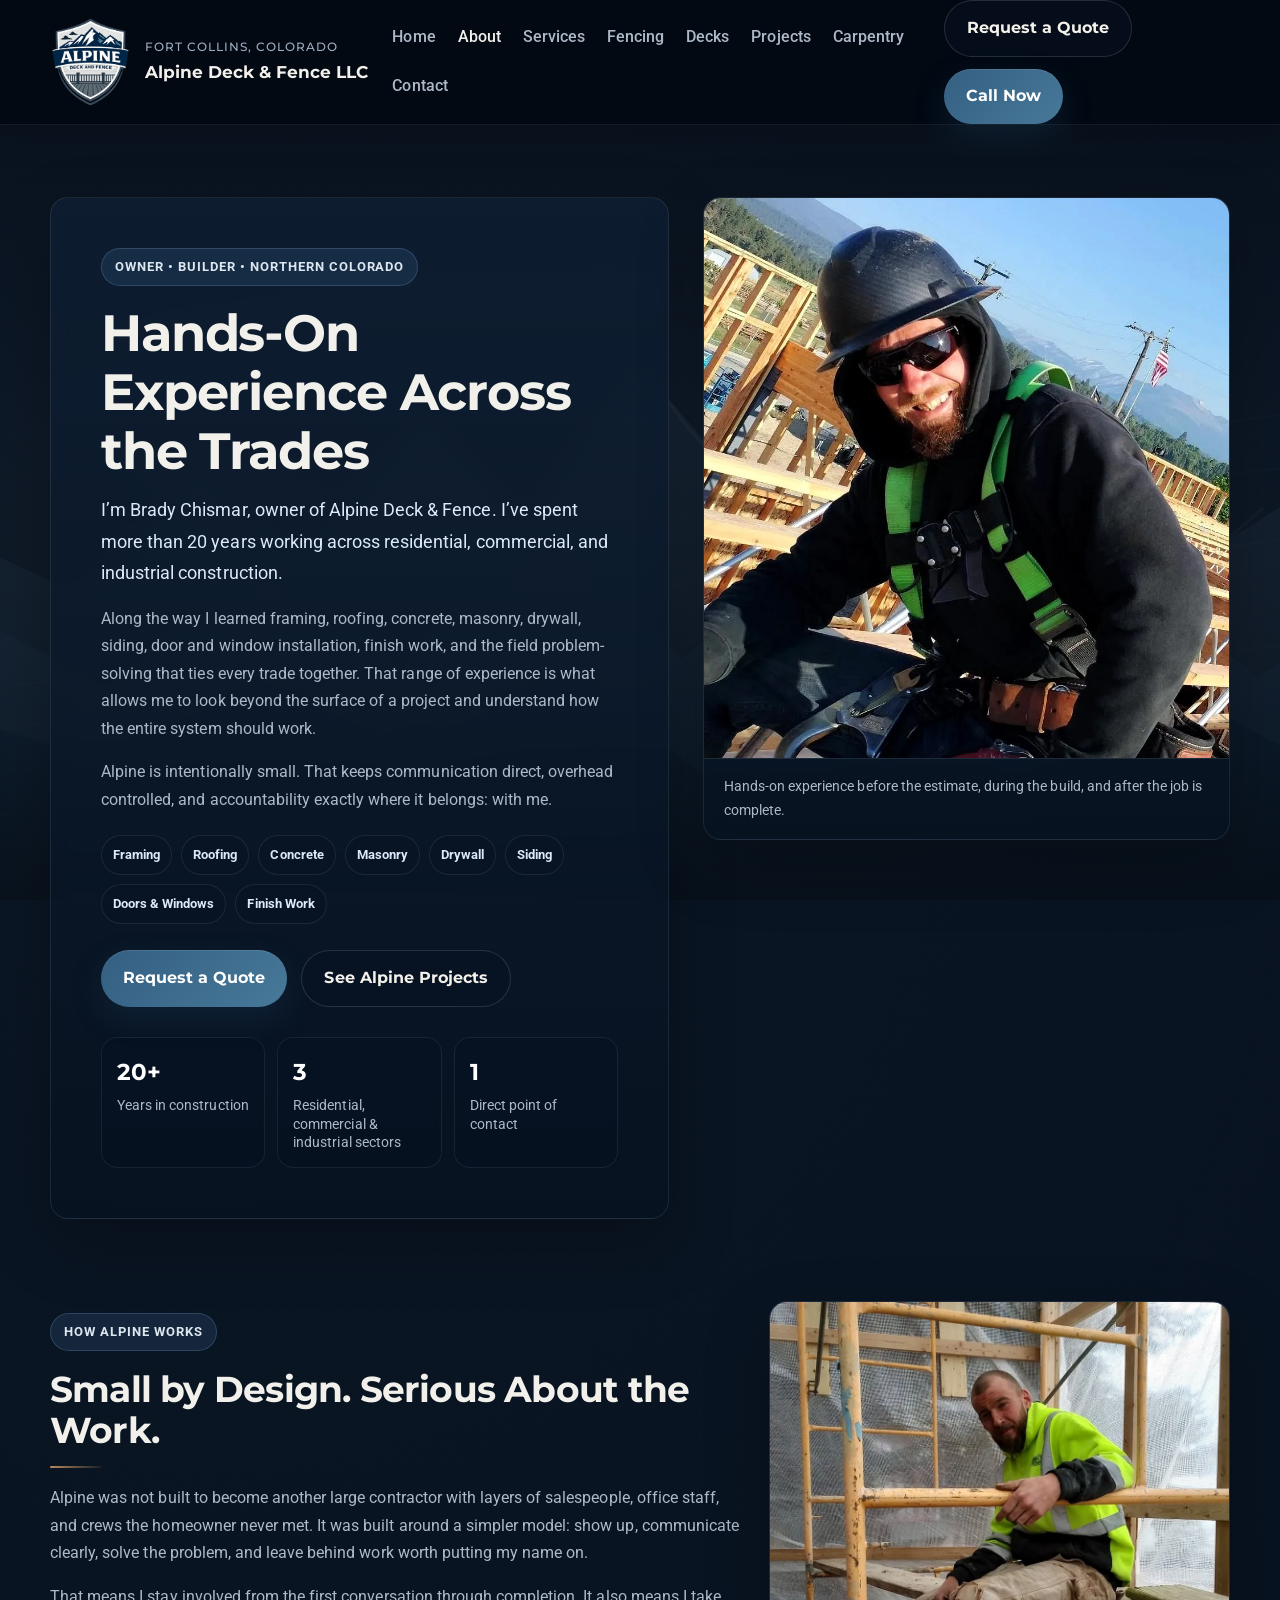
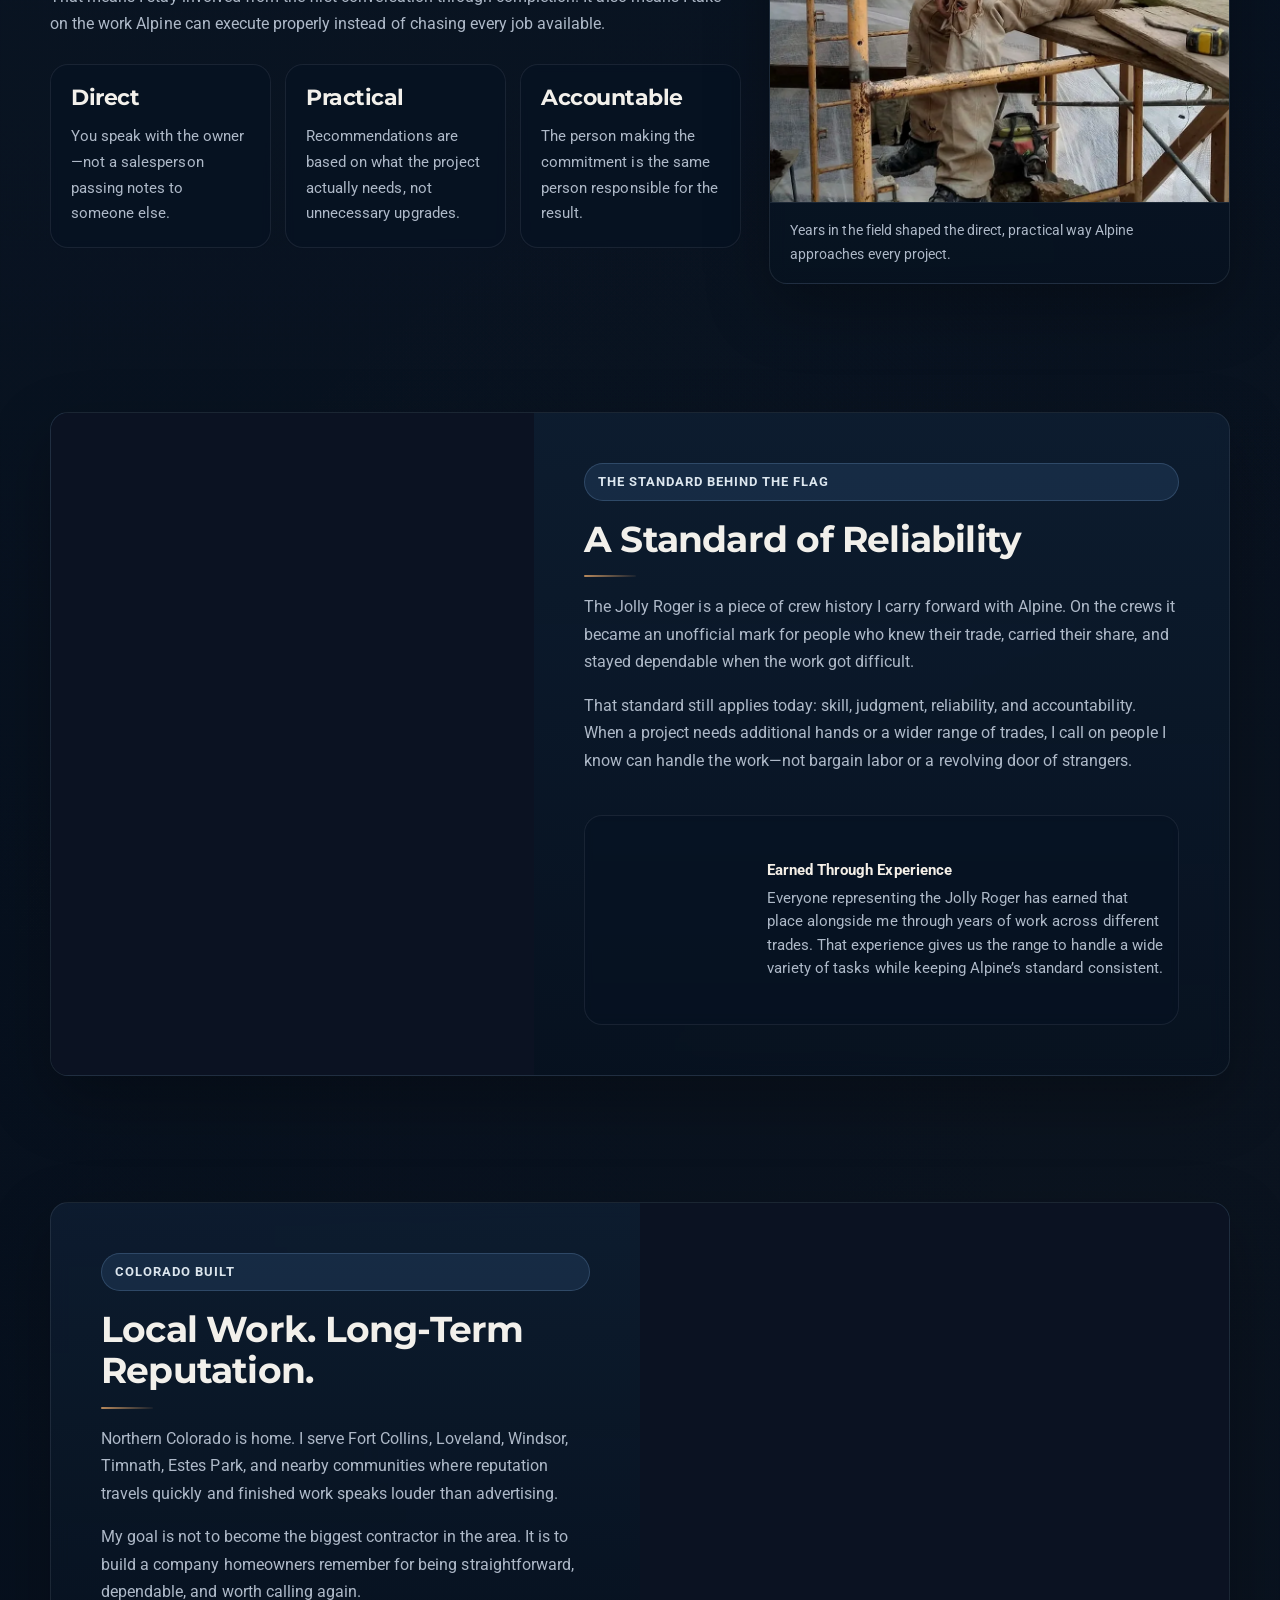
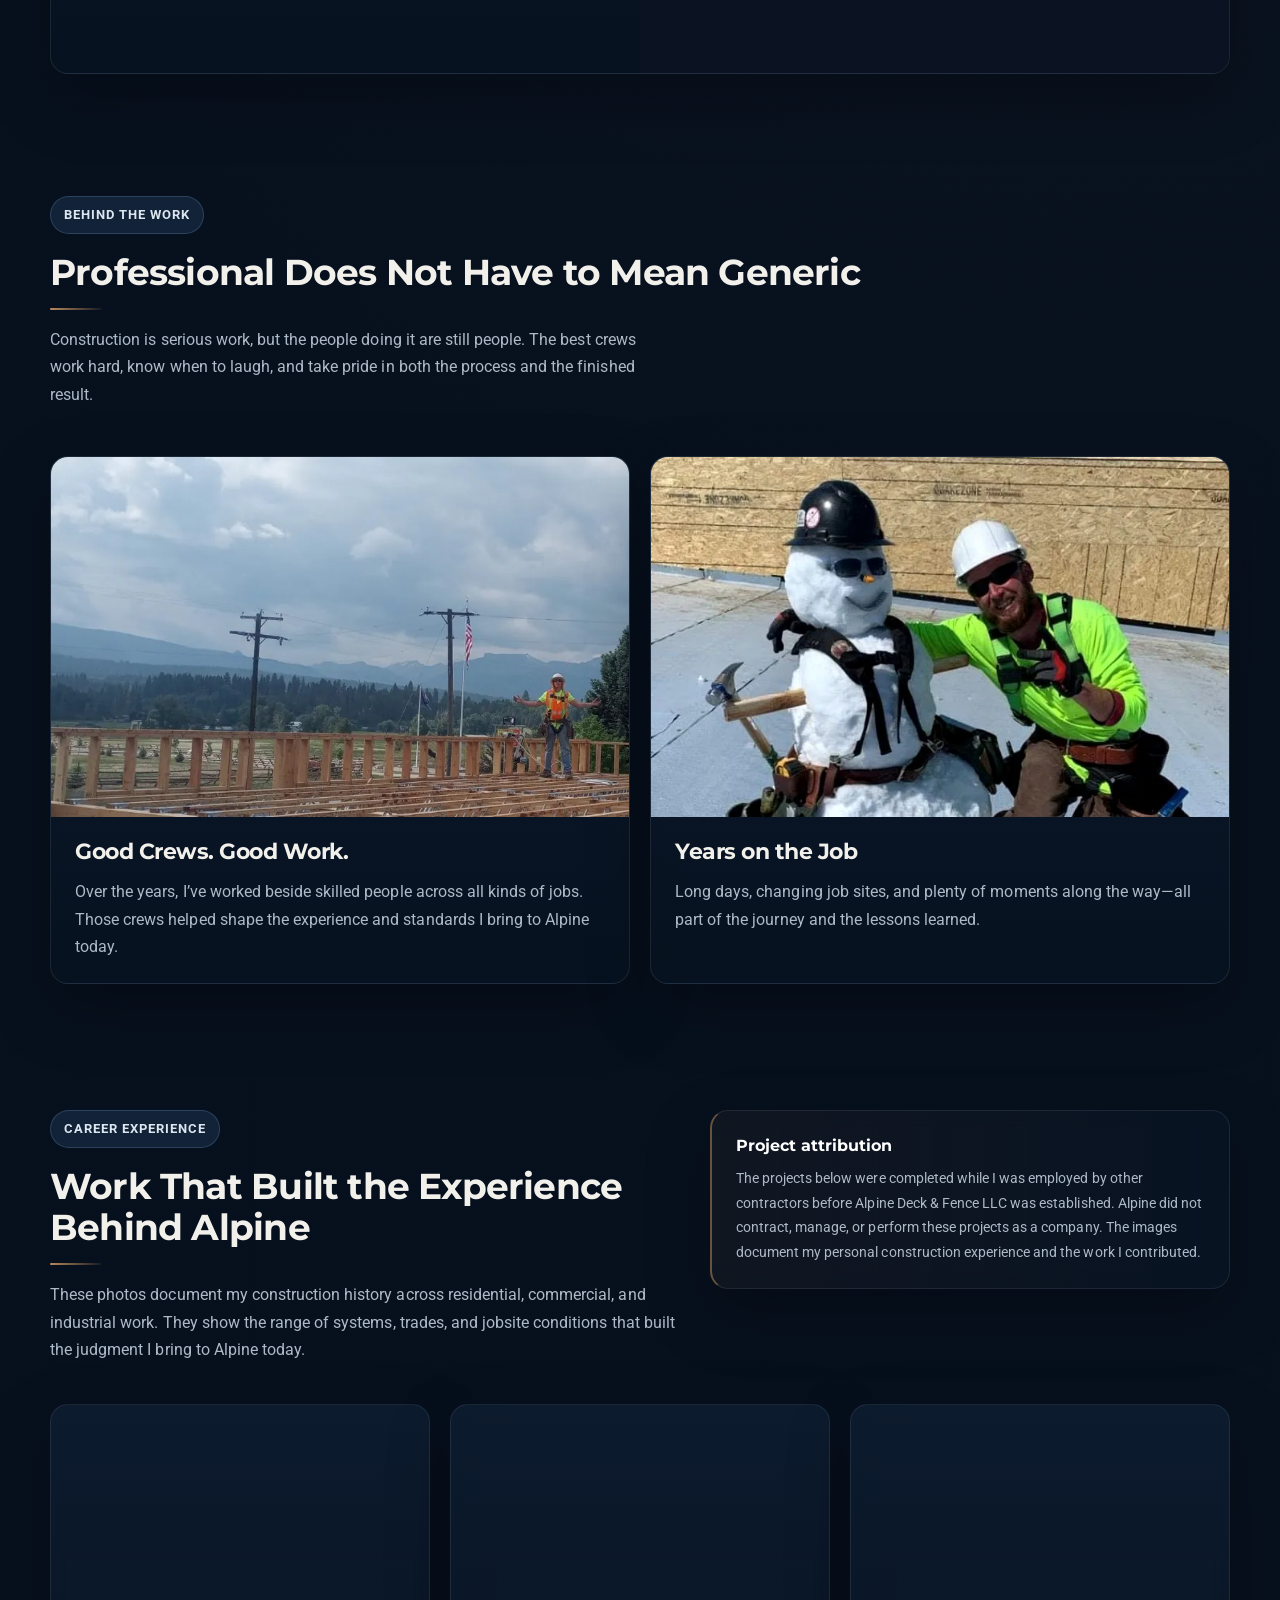
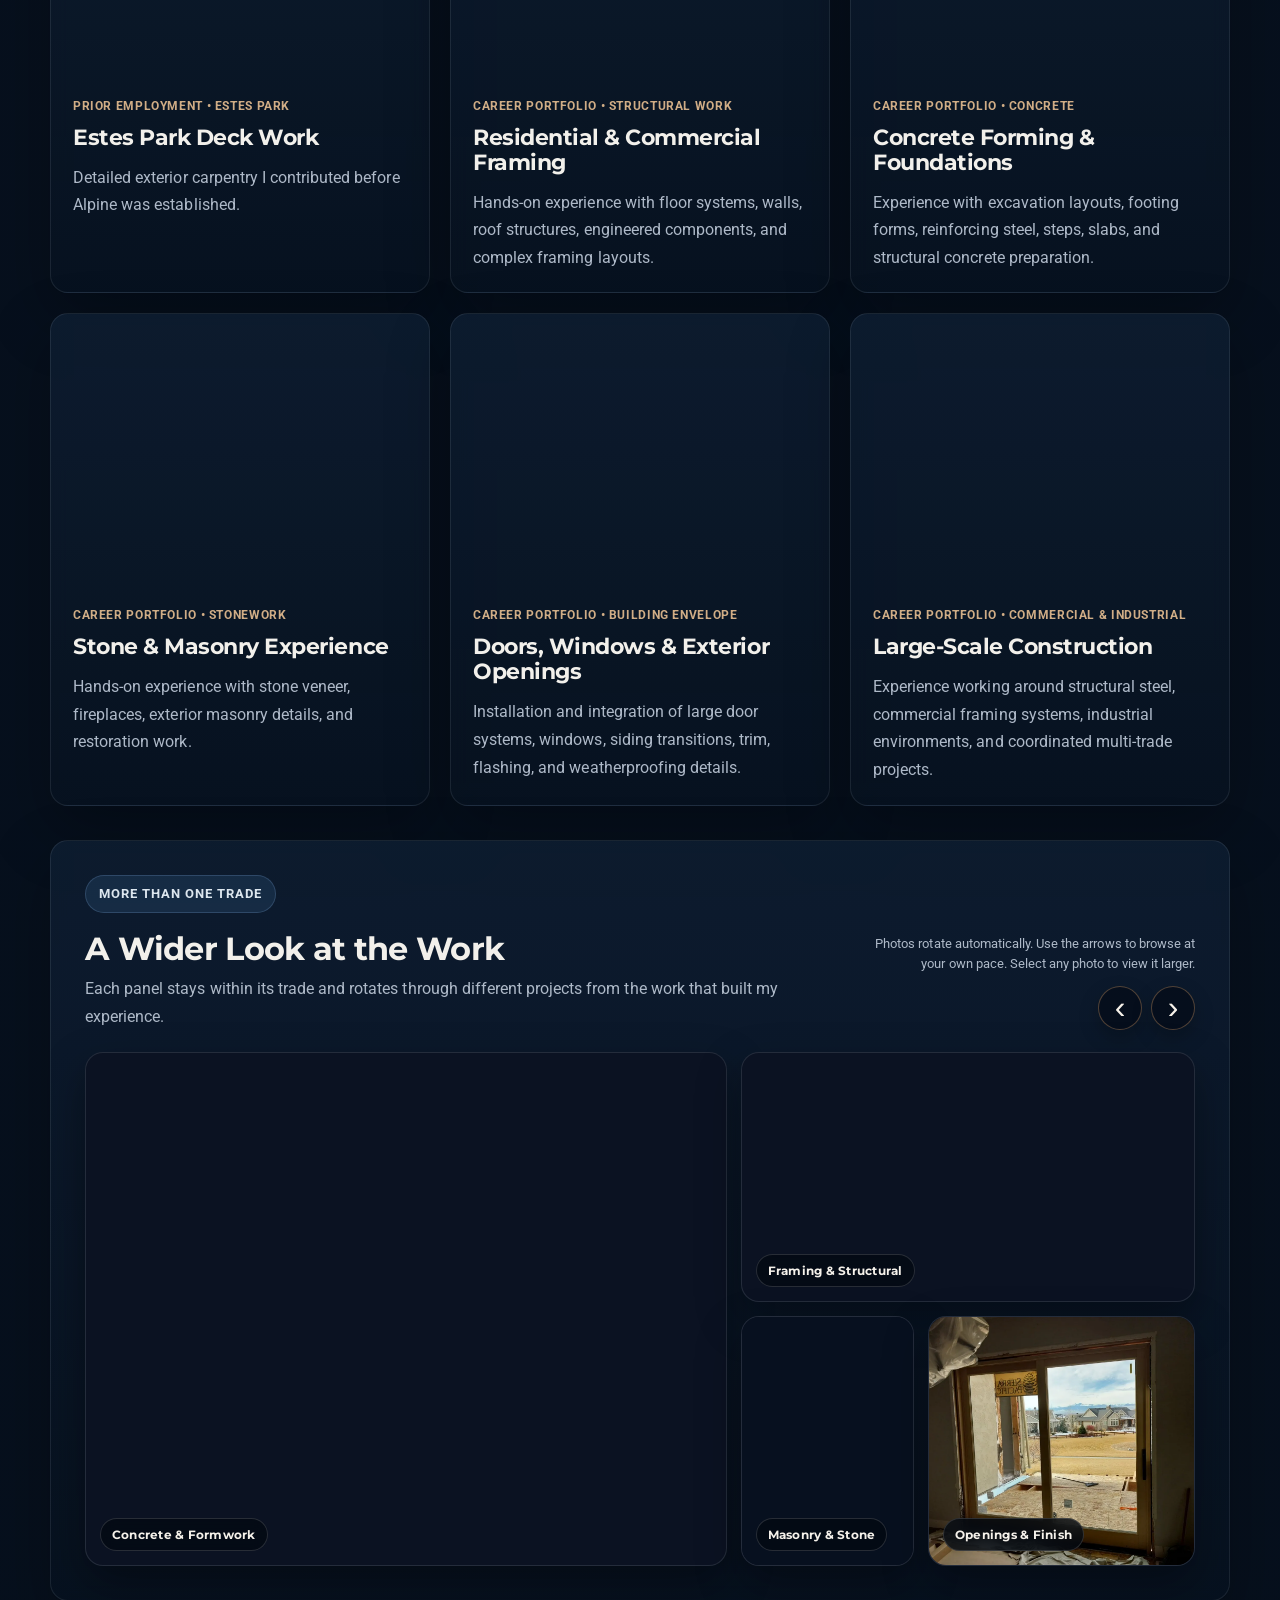
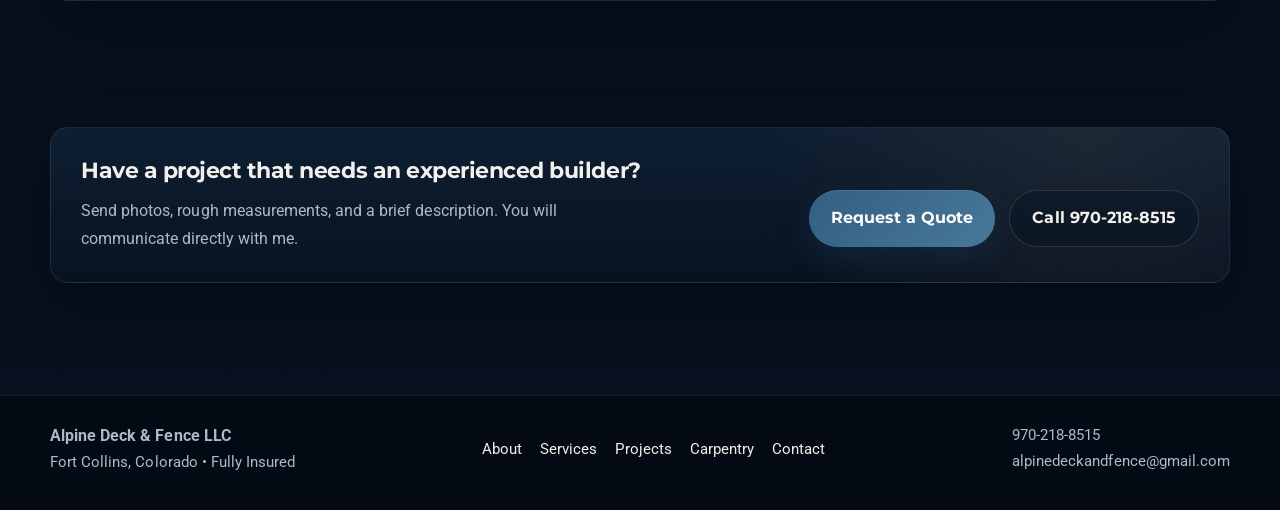
==== commit 0d0026e5: "Add files via upload" ====
--- a/about.html
+++ b/about.html
@@ -9,7 +9,7 @@
   <link rel="preconnect" href="https://fonts.googleapis.com">
   <link rel="preconnect" href="https://fonts.gstatic.com" crossorigin>
   <link href="https://fonts.googleapis.com/css2?family=Montserrat:wght@500;600;700;800&family=Roboto:wght@400;500;700&display=swap" rel="stylesheet">
-  <link rel="stylesheet" href="style.css?v=20260813-v19">
+  <link rel="stylesheet" href="style.css?v=20260814-v20">
 
   <!-- ALPINE SEO START -->
   <link rel="canonical" href="https://alpinedeckandfence.com/about.html">
@@ -258,7 +258,13 @@
               <h3>A Wider Look at the Work</h3>
               <p>Each panel stays within its trade and rotates through different projects from the work that built my experience.</p>
             </div>
-            <p class="experience-collage-note">One image changes at a time. Hover to pause. Select any photo to view it larger.</p>
+            <div class="experience-collage-actions" aria-label="Career gallery controls">
+              <p class="experience-collage-note">Photos rotate automatically. Use the arrows to browse at your own pace. Select any photo to view it larger.</p>
+              <div class="experience-collage-nav">
+                <button class="experience-nav-button" type="button" data-experience-prev aria-label="Show previous gallery images">&#8249;</button>
+                <button class="experience-nav-button" type="button" data-experience-next aria-label="Show next gallery images">&#8250;</button>
+              </div>
+            </div>
           </div>
 
           <div class="experience-collage" data-experience-collage aria-label="Rotating career work gallery organized by trade">
@@ -405,6 +411,6 @@
       </div>
     </div>
   </footer>
-  <script src="script.js?v=20260813-v19" defer></script>
+  <script src="script.js?v=20260814-v20" defer></script>
 </body>
 </html>
--- a/style.css
+++ b/style.css
@@ -581,11 +581,45 @@
 .experience-collage-intro h3{font-size:2rem;margin-bottom:8px}
 .experience-collage-intro p{margin-bottom:0;max-width:720px}
 .experience-collage-note{
-  flex:0 0 290px;
+  margin:0;
   color:var(--muted);
   font-size:.84rem;
   line-height:1.5;
   text-align:right;
+}
+.experience-collage-actions{
+  flex:0 0 320px;
+  display:flex;
+  flex-direction:column;
+  align-items:flex-end;
+  gap:12px;
+}
+.experience-collage-nav{
+  display:flex;
+  gap:9px;
+}
+.experience-nav-button{
+  width:44px;
+  height:44px;
+  display:grid;
+  place-items:center;
+  padding:0 0 3px;
+  border:1px solid rgba(183,137,92,.42);
+  border-radius:50%;
+  background:rgba(5,12,24,.72);
+  color:#f7f2ea;
+  font-size:2rem;
+  line-height:1;
+  cursor:pointer;
+  box-shadow:0 8px 20px rgba(0,0,0,.22);
+  transition:transform .18s ease,border-color .18s ease,background .18s ease;
+}
+.experience-nav-button:hover,
+.experience-nav-button:focus-visible{
+  transform:translateY(-1px);
+  border-color:rgba(183,137,92,.82);
+  background:rgba(183,137,92,.16);
+  outline:none;
 }
 .experience-collage{
   display:grid;
@@ -684,7 +718,8 @@
 }
 @media (max-width:900px){
   .experience-collage-intro{align-items:flex-start;flex-direction:column;gap:10px}
-  .experience-collage-note{flex:auto;text-align:left;max-width:620px}
+  .experience-collage-actions{flex:auto;width:100%;align-items:flex-start;gap:10px}
+  .experience-collage-note{text-align:left;max-width:620px}
   .experience-collage{grid-template-rows:220px 220px}
 }
 @media (max-width:760px){
@@ -692,6 +727,9 @@
   .experience-collage-intro{padding:0 22px;margin-bottom:18px}
   .experience-collage-intro h3{font-size:1.55rem}
   .experience-collage-note{display:none}
+  .experience-collage-actions{padding:0;margin-top:2px}
+  .experience-collage-nav{width:100%;justify-content:flex-end}
+  .experience-nav-button{width:42px;height:42px;font-size:1.85rem}
   .experience-collage{
     display:flex;
     gap:12px;
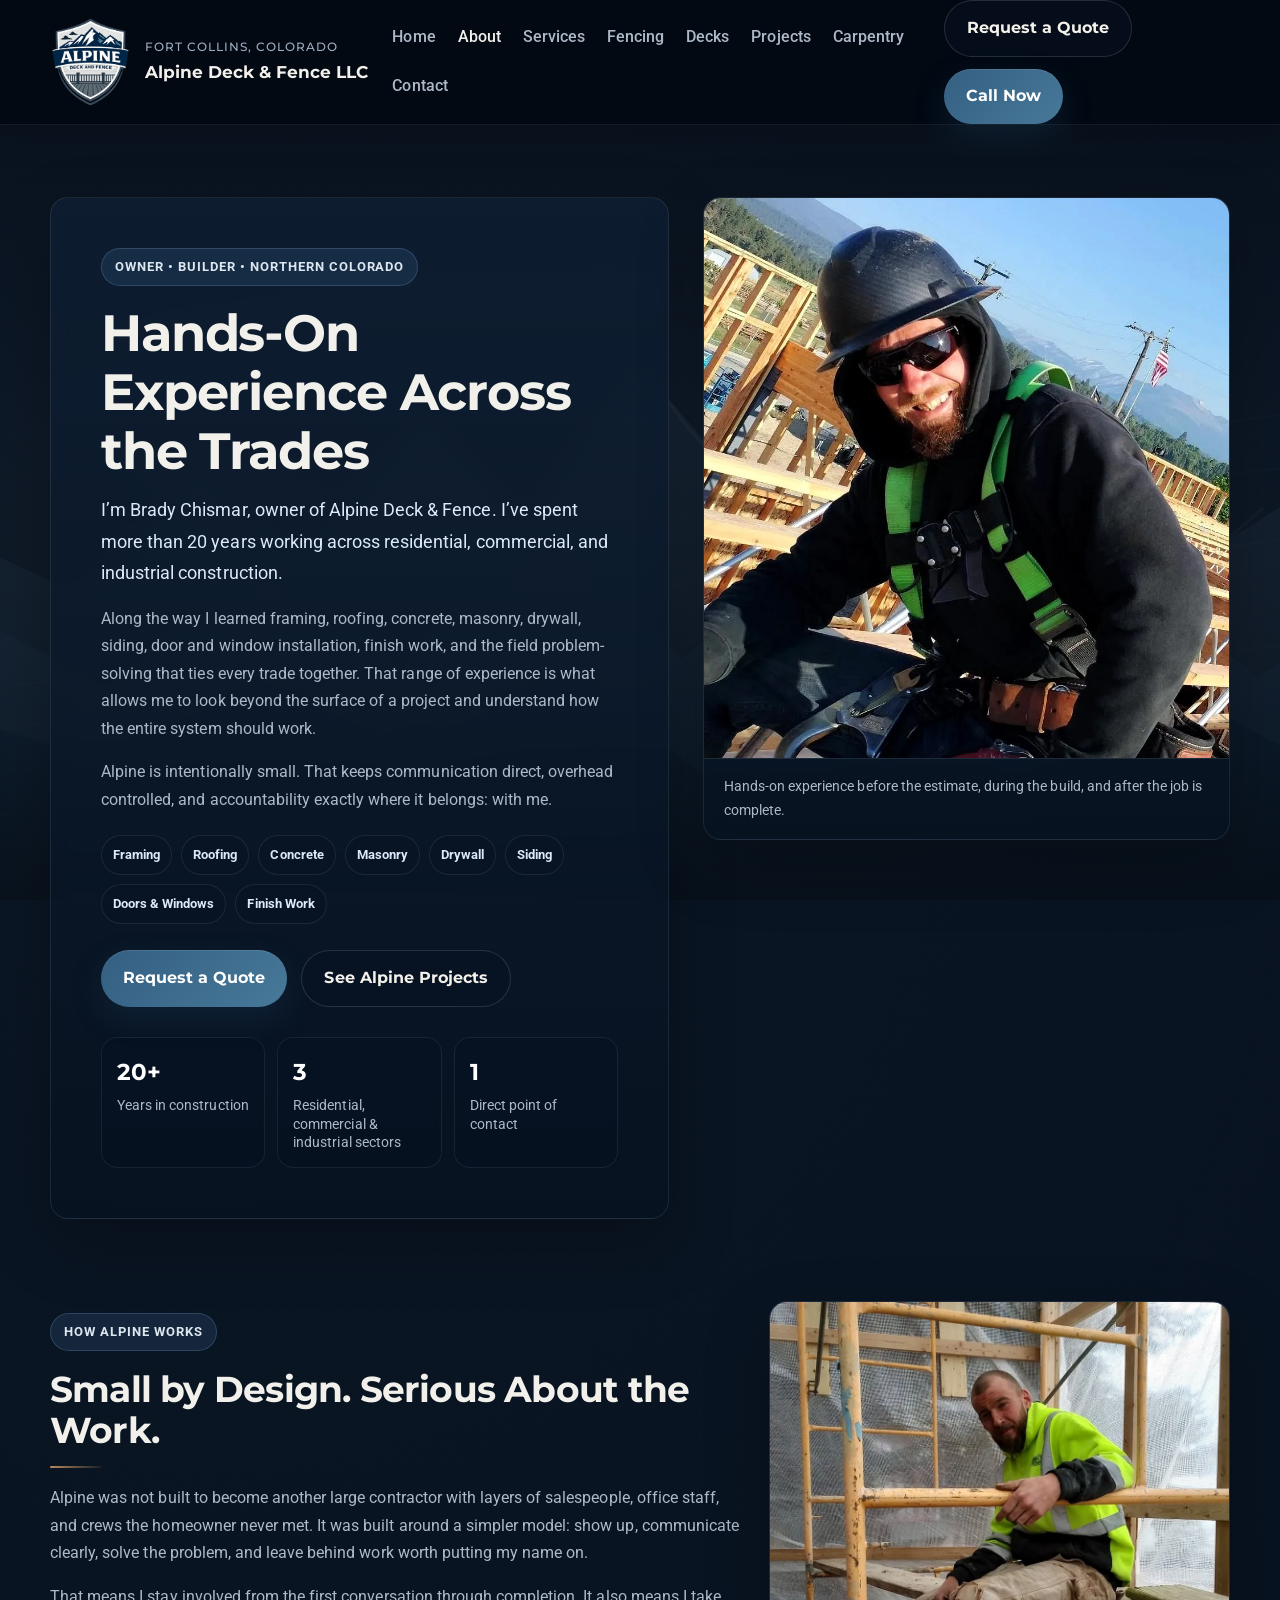
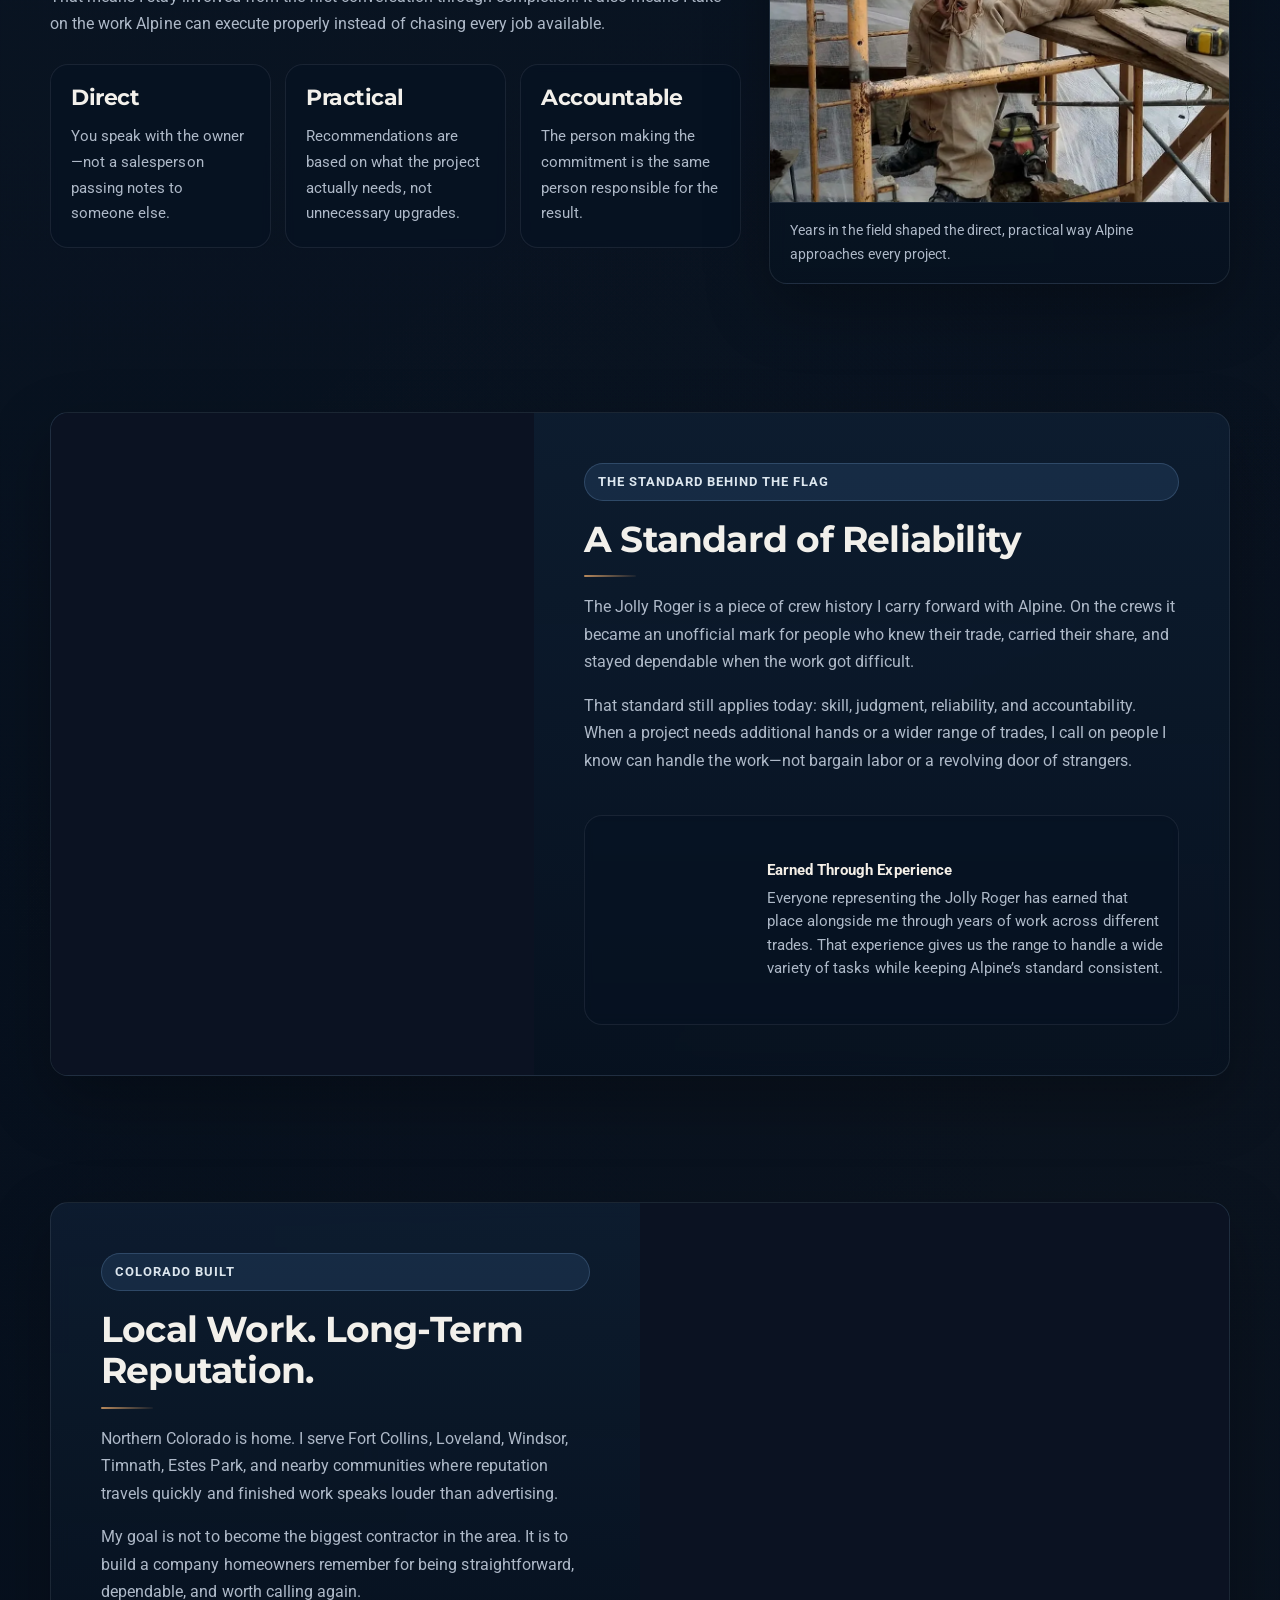
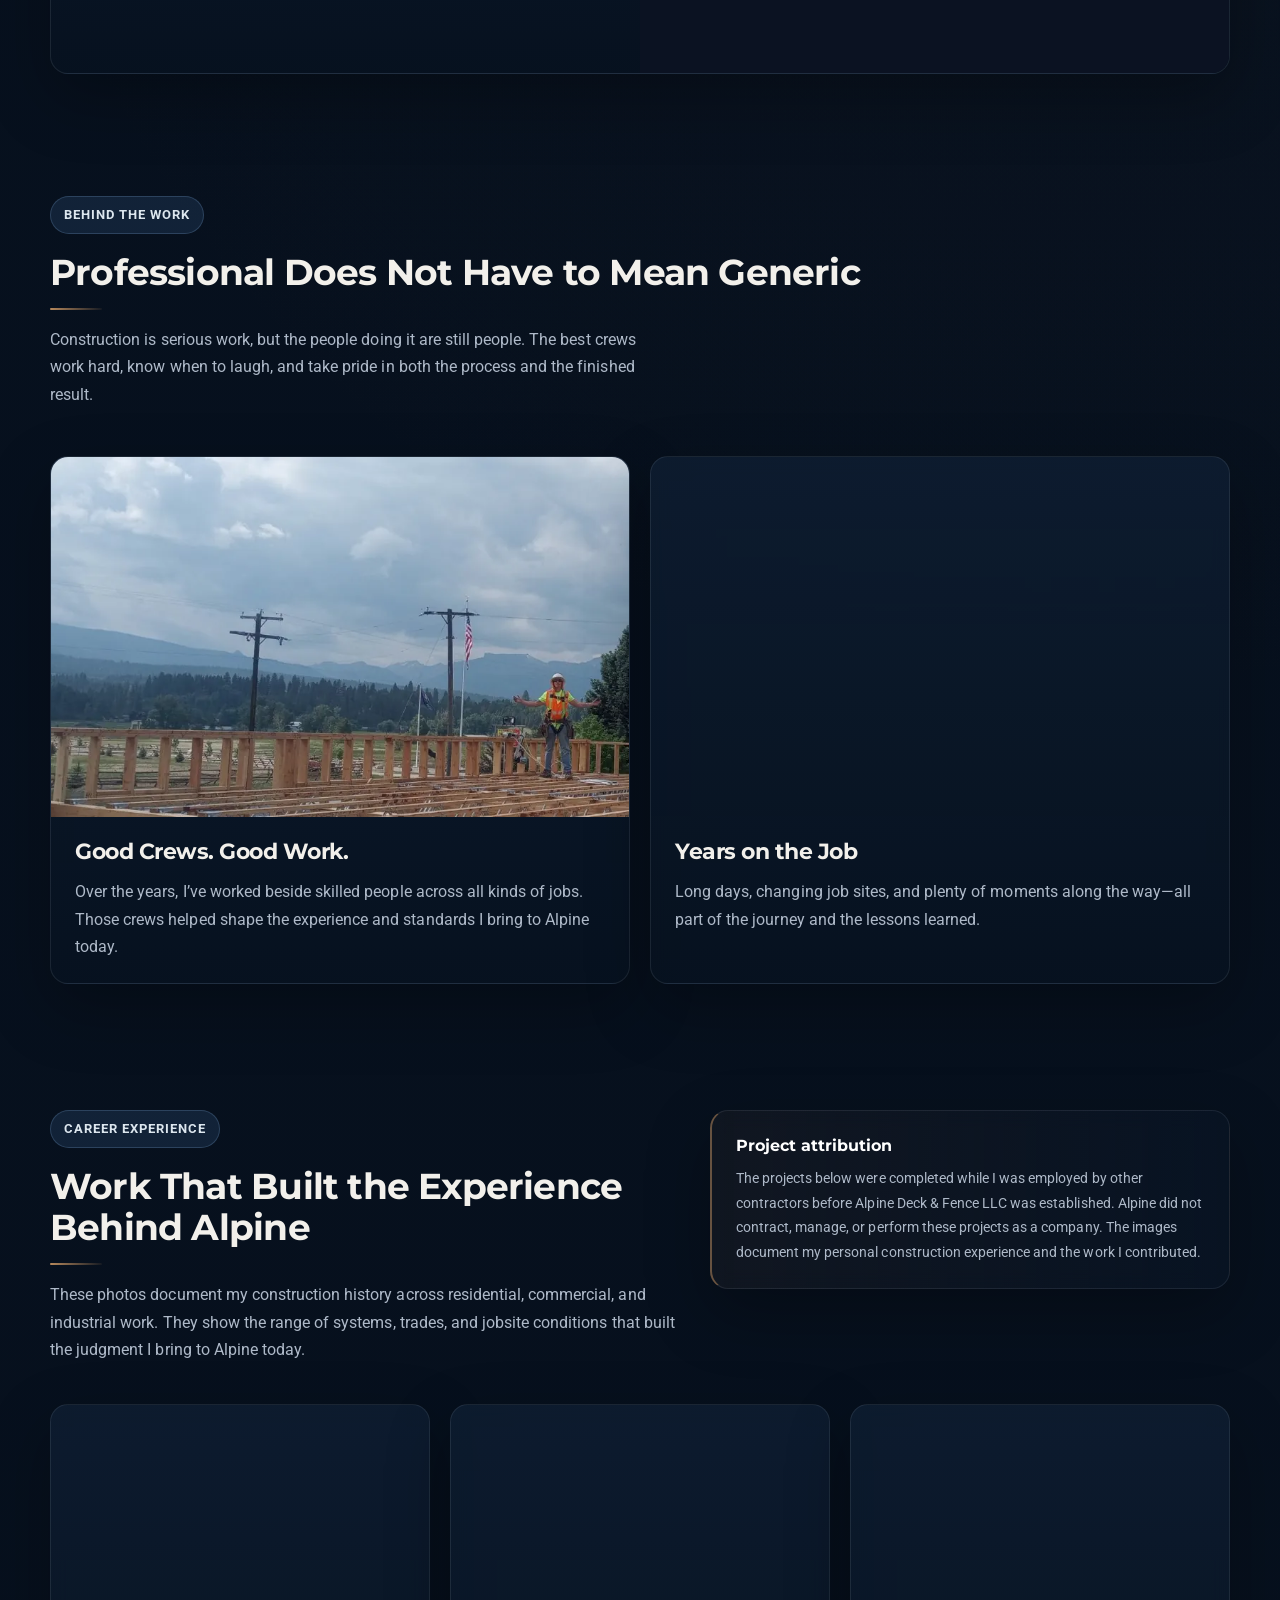
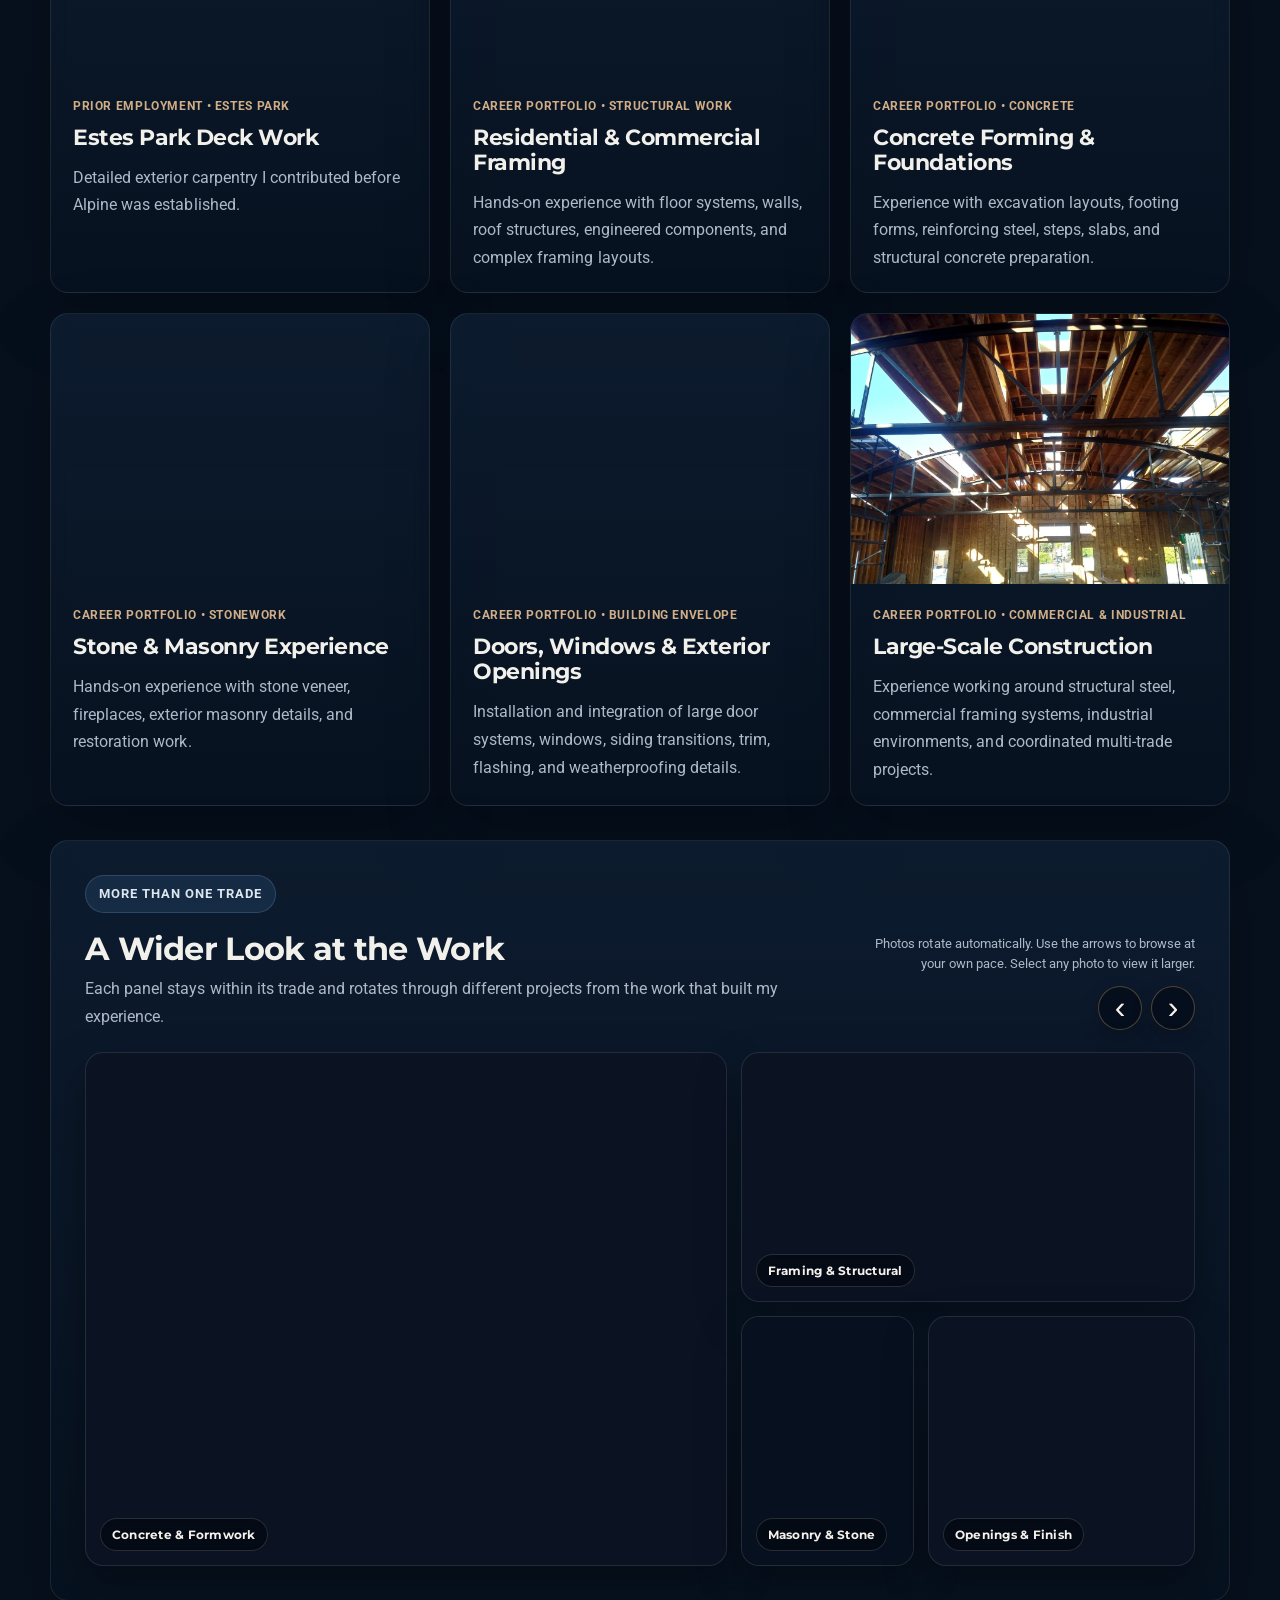
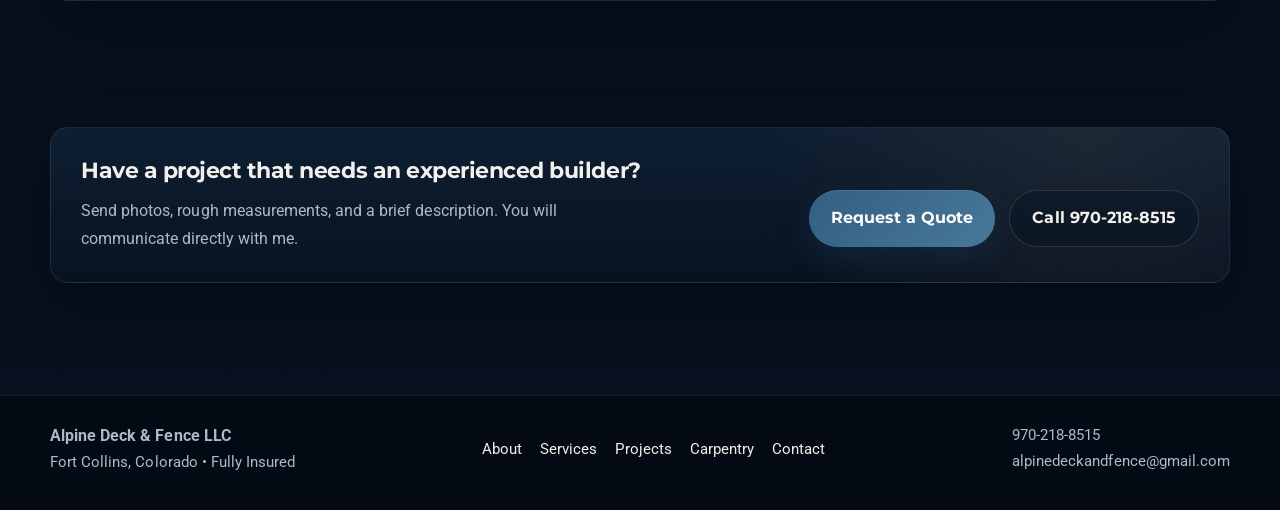
==== commit b002caea: "Fix SEO URLs and missing-page handling" ====
--- a/about.html
+++ b/about.html
@@ -12,7 +12,7 @@
   <link rel="stylesheet" href="style.css?v=20260814-v20">
 
   <!-- ALPINE SEO START -->
-  <link rel="canonical" href="https://alpinedeckandfence.com/about.html">
+  <link rel="canonical" href="https://alpinedeckandfence.com/about">
   <meta name="robots" content="index,follow,max-image-preview:large,max-snippet:-1,max-video-preview:-1">
   <link rel="icon" href="favicon.png" type="image/png">
   <link rel="sitemap" type="application/xml" href="https://alpinedeckandfence.com/sitemap.xml">
@@ -21,7 +21,7 @@
   <meta property="og:site_name" content="Alpine Deck &amp; Fence">
   <meta property="og:title" content="About Alpine Deck &amp; Fence | Meet Brady Chismar">
   <meta property="og:description" content="Meet Brady Chismar, owner and builder behind Alpine Deck &amp; Fence in Fort Collins. More than 20 years of residential, commercial, and industrial construction experience.">
-  <meta property="og:url" content="https://alpinedeckandfence.com/about.html">
+  <meta property="og:url" content="https://alpinedeckandfence.com/about">
   <meta property="og:image" content="https://alpinedeckandfence.com/images/alpine-social-share.png">
   <meta property="og:image:secure_url" content="https://alpinedeckandfence.com/images/alpine-social-share.png">
   <meta property="og:image:type" content="image/png">
@@ -32,13 +32,13 @@
   <meta name="twitter:title" content="About Alpine Deck &amp; Fence | Meet Brady Chismar">
   <meta name="twitter:description" content="Meet Brady Chismar, owner and builder behind Alpine Deck &amp; Fence in Fort Collins. More than 20 years of residential, commercial, and industrial construction experience.">
   <meta name="twitter:image" content="https://alpinedeckandfence.com/images/alpine-social-share.png">
-  <script type="application/ld+json">{"@context":"https://schema.org","@graph":[{"@type":"AboutPage","@id":"https://alpinedeckandfence.com/about.html#webpage","url":"https://alpinedeckandfence.com/about.html","name":"About Alpine Deck & Fence | Meet Brady Chismar","headline":"Hands-On Experience Across the Trades","description":"Meet Brady Chismar, owner and builder behind Alpine Deck & Fence in Fort Collins. More than 20 years of residential, commercial, and industrial construction experience.","isPartOf":{"@id":"https://alpinedeckandfence.com/#website"},"about":{"@id":"https://alpinedeckandfence.com/#business"},"primaryImageOfPage":{"@type":"ImageObject","url":"https://alpinedeckandfence.com/images/alpine-social-share.png"},"inLanguage":"en-US"},{"@type":"BreadcrumbList","@id":"https://alpinedeckandfence.com/about.html#breadcrumb","itemListElement":[{"@type":"ListItem","position":1,"name":"Home","item":"https://alpinedeckandfence.com/"},{"@type":"ListItem","position":2,"name":"Hands-On Experience Across the Trades","item":"https://alpinedeckandfence.com/about.html"}]}]}</script>
+  <script type="application/ld+json">{"@context":"https://schema.org","@graph":[{"@type":"AboutPage","@id":"https://alpinedeckandfence.com/about#webpage","url":"https://alpinedeckandfence.com/about","name":"About Alpine Deck & Fence | Meet Brady Chismar","headline":"Hands-On Experience Across the Trades","description":"Meet Brady Chismar, owner and builder behind Alpine Deck & Fence in Fort Collins. More than 20 years of residential, commercial, and industrial construction experience.","isPartOf":{"@id":"https://alpinedeckandfence.com/#website"},"about":{"@id":"https://alpinedeckandfence.com/#business"},"primaryImageOfPage":{"@type":"ImageObject","url":"https://alpinedeckandfence.com/images/alpine-social-share.png"},"inLanguage":"en-US"},{"@type":"BreadcrumbList","@id":"https://alpinedeckandfence.com/about#breadcrumb","itemListElement":[{"@type":"ListItem","position":1,"name":"Home","item":"https://alpinedeckandfence.com/"},{"@type":"ListItem","position":2,"name":"Hands-On Experience Across the Trades","item":"https://alpinedeckandfence.com/about"}]}]}</script>
   <!-- ALPINE SEO END -->
 </head>
 <body class="about-page">
   <header class="topbar">
     <div class="container nav">
-      <a class="brand" href="index.html" aria-label="Alpine Deck & Fence home">
+      <a class="brand" href="/" aria-label="Alpine Deck & Fence home">
         <img src="images/logo-tight.png" alt="Alpine Deck & Fence logo" class="logo" width="906" height="1033" decoding="async" fetchpriority="high">
         <div class="brand-text">
           <small>Fort Collins, Colorado</small>
@@ -46,17 +46,17 @@
         </div>
       </a>
       <nav class="nav-links" aria-label="Main navigation">
-        <a href="index.html">Home</a>
-        <a href="about.html">About</a>
-        <a href="services.html">Services</a>
-        <a href="fence.html">Fencing</a>
-        <a href="deck.html">Decks</a>
-        <a href="projects.html">Projects</a>
-        <a href="carpentry.html">Carpentry</a>
-        <a href="contact.html">Contact</a>
+        <a href="/">Home</a>
+        <a href="/about">About</a>
+        <a href="/services">Services</a>
+        <a href="/fence">Fencing</a>
+        <a href="/deck">Decks</a>
+        <a href="/projects">Projects</a>
+        <a href="/carpentry">Carpentry</a>
+        <a href="/contact">Contact</a>
       </nav>
       <div class="nav-cta">
-        <a class="button-outline" href="contact.html">Request a Quote</a>
+        <a class="button-outline" href="/contact">Request a Quote</a>
         <a class="button" href="tel:9702188515">Call Now</a>
       </div>
     </div>
@@ -76,8 +76,8 @@
             <span>Drywall</span><span>Siding</span><span>Doors &amp; Windows</span><span>Finish Work</span>
           </div>
           <div class="about-hero-actions">
-            <a class="button" href="contact.html">Request a Quote</a>
-            <a class="button-outline" href="projects.html">See Alpine Projects</a>
+            <a class="button" href="/contact">Request a Quote</a>
+            <a class="button-outline" href="/projects">See Alpine Projects</a>
           </div>
           <div class="about-facts">
             <div><strong>20+</strong><span>Years in construction</span></div>
@@ -384,7 +384,7 @@
             <p>Send photos, rough measurements, and a brief description. You will communicate directly with me.</p>
           </div>
           <div class="hero-actions">
-            <a class="button" href="contact.html">Request a Quote</a>
+            <a class="button" href="/contact">Request a Quote</a>
             <a class="button-outline" href="tel:9702188515">Call 970-218-8515</a>
           </div>
         </div>
@@ -399,11 +399,11 @@
         <p class="small">Fort Collins, Colorado • Fully Insured</p>
       </div>
       <div class="footer-links small">
-        <a href="about.html">About</a>
-        <a href="services.html">Services</a>
-        <a href="projects.html">Projects</a>
-        <a href="carpentry.html">Carpentry</a>
-        <a href="contact.html">Contact</a>
+        <a href="/about">About</a>
+        <a href="/services">Services</a>
+        <a href="/projects">Projects</a>
+        <a href="/carpentry">Carpentry</a>
+        <a href="/contact">Contact</a>
       </div>
       <div class="small">
         <p>970-218-8515</p>
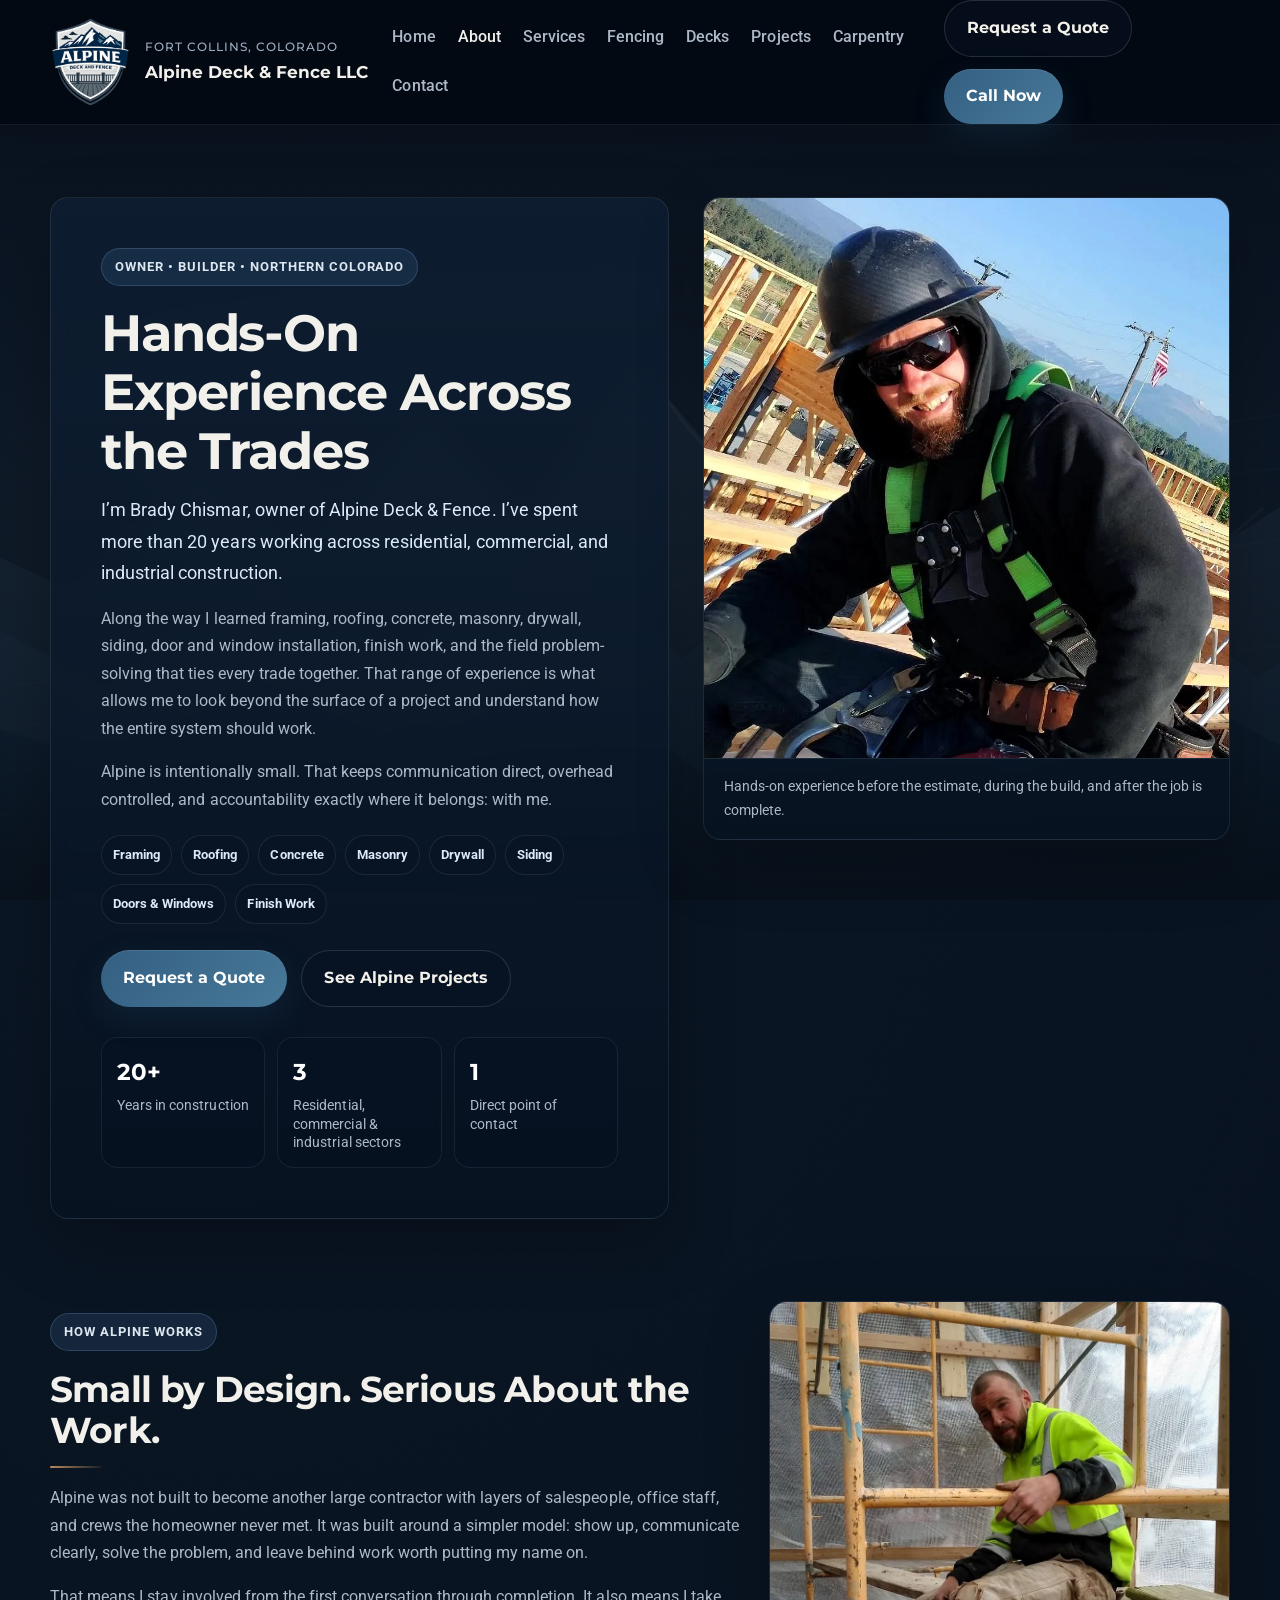
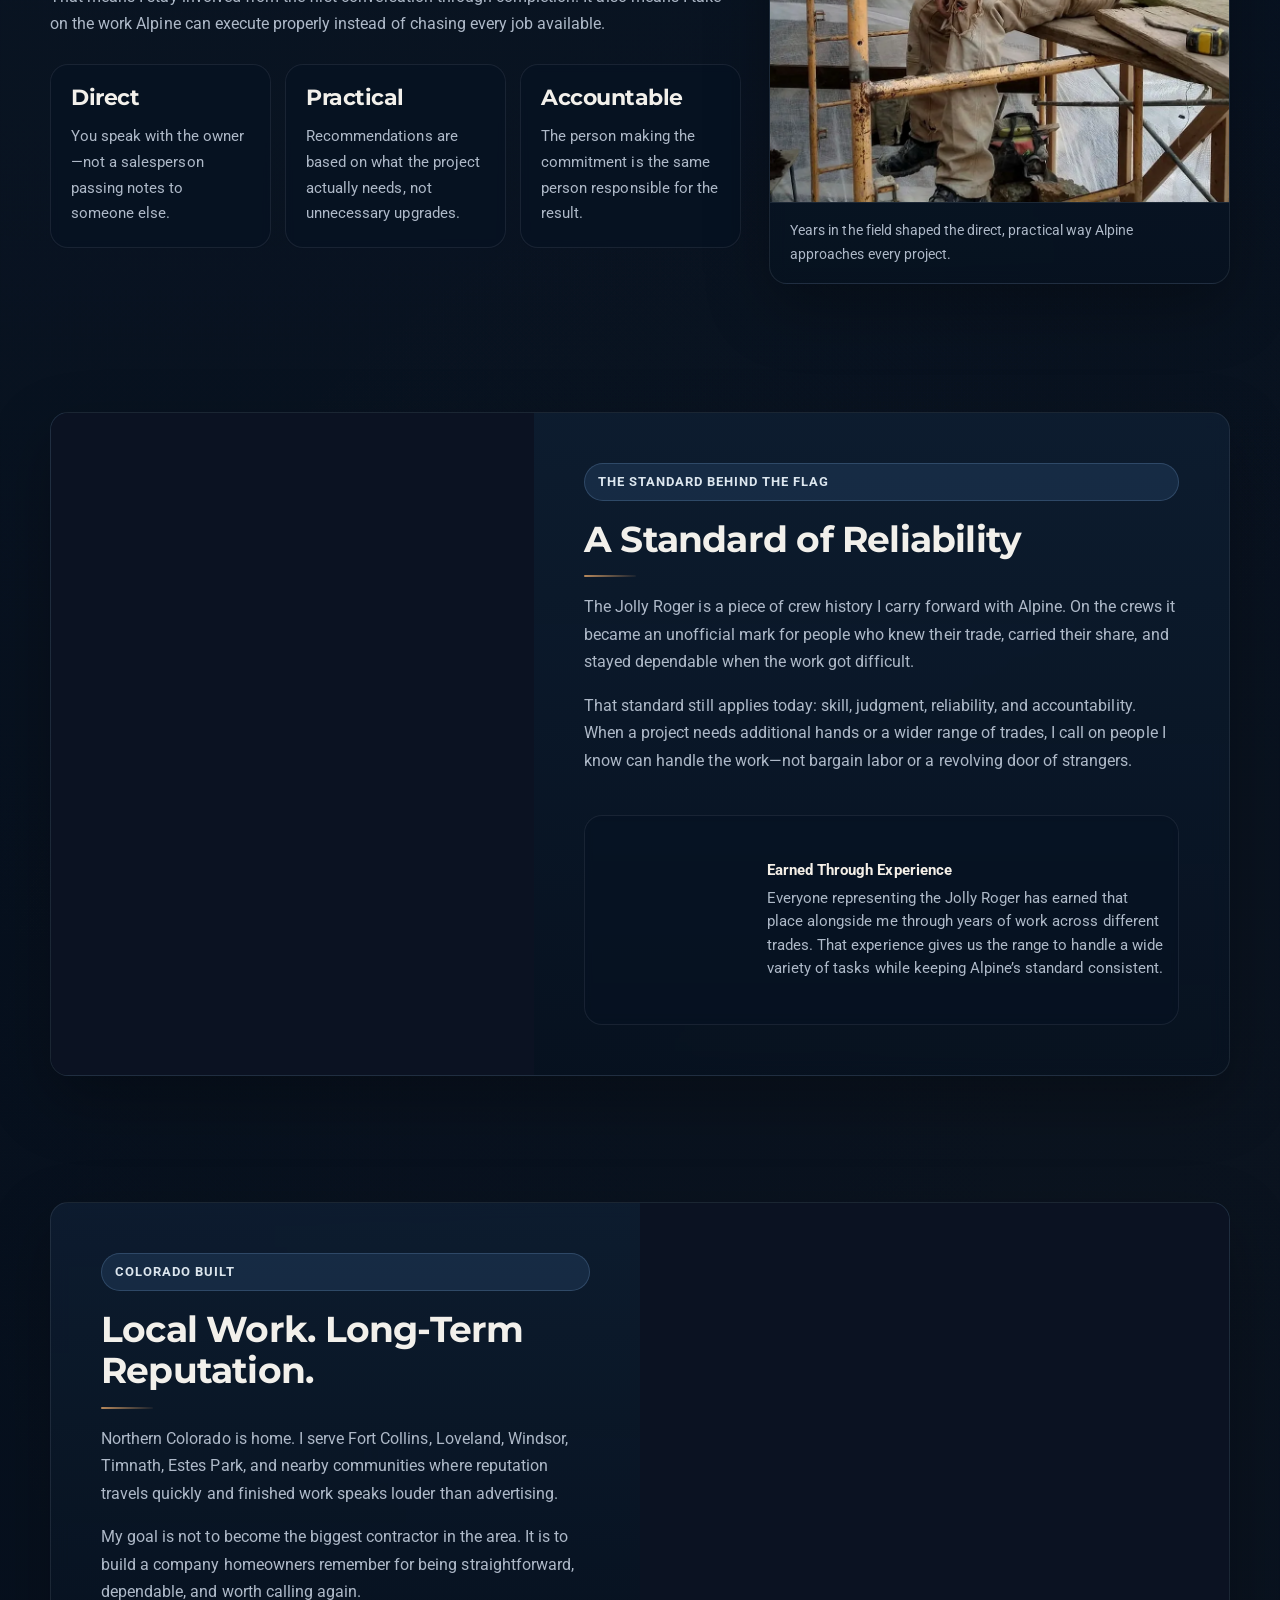
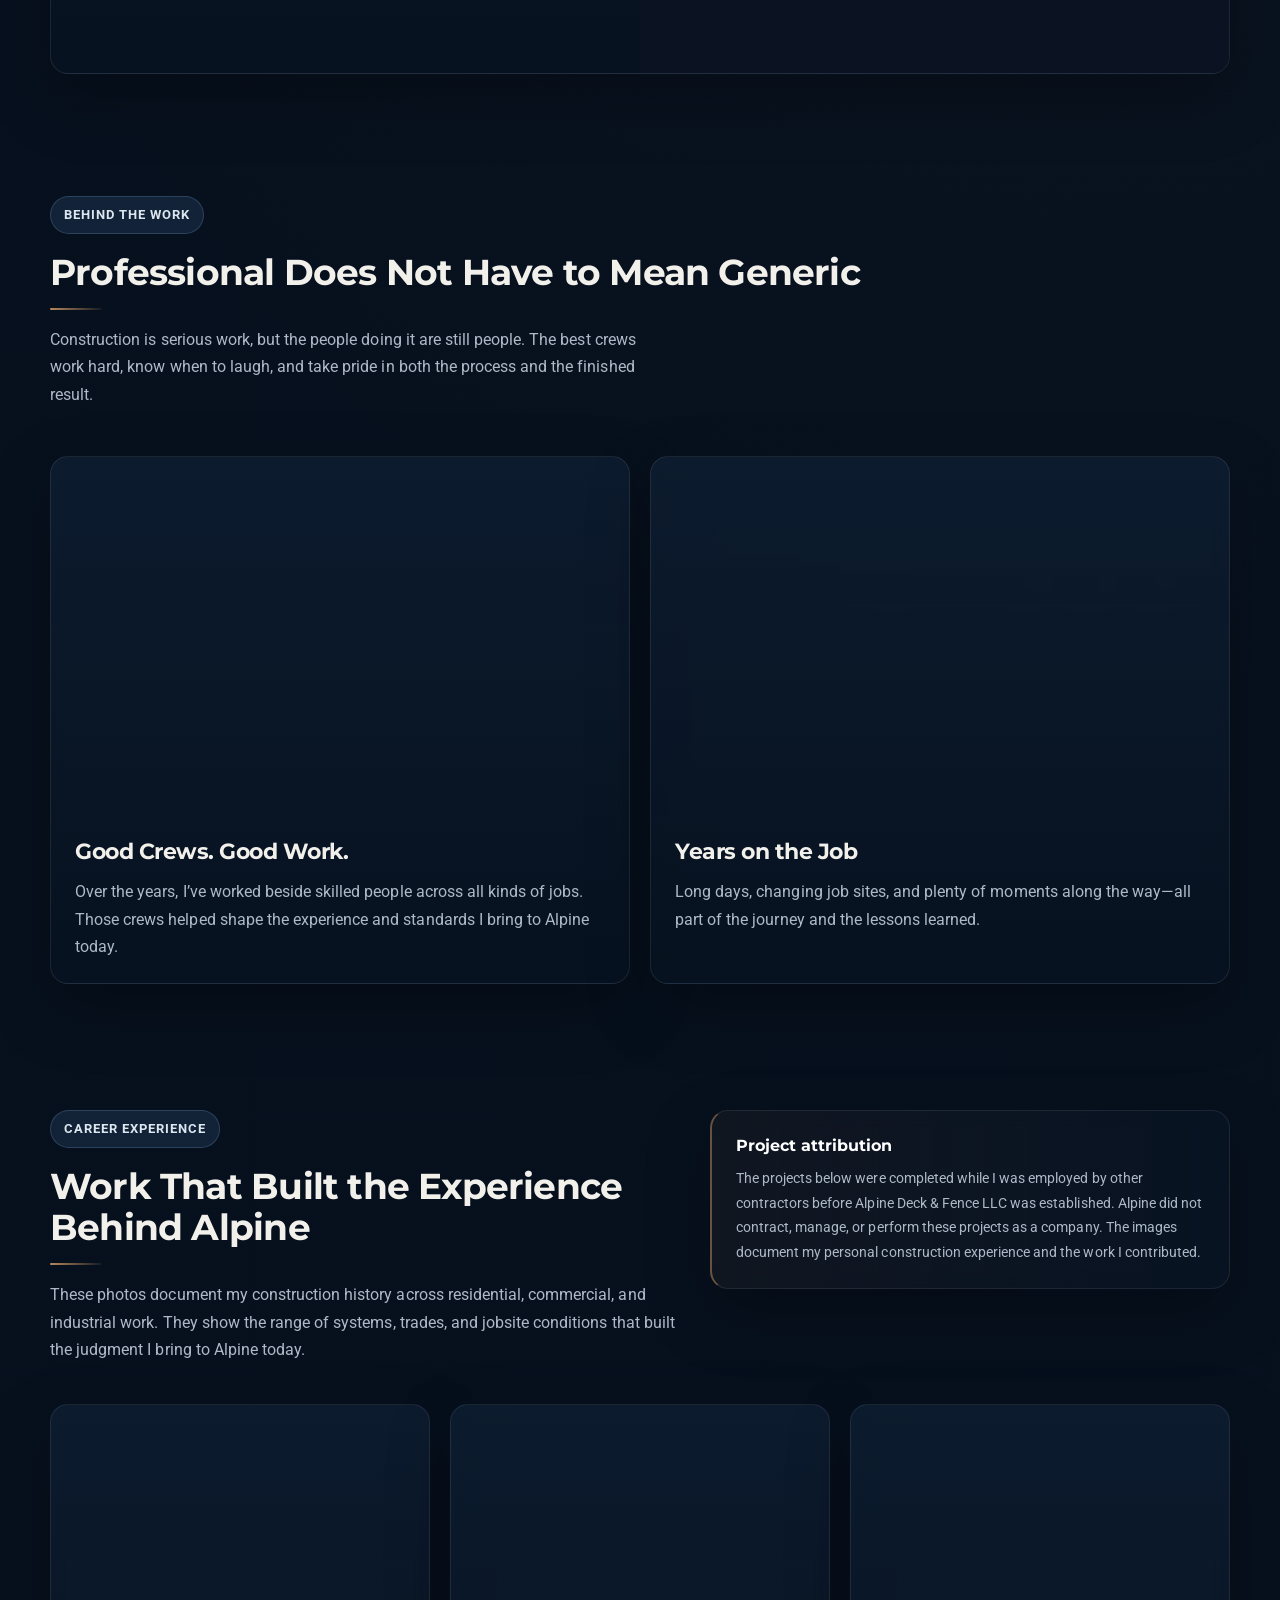
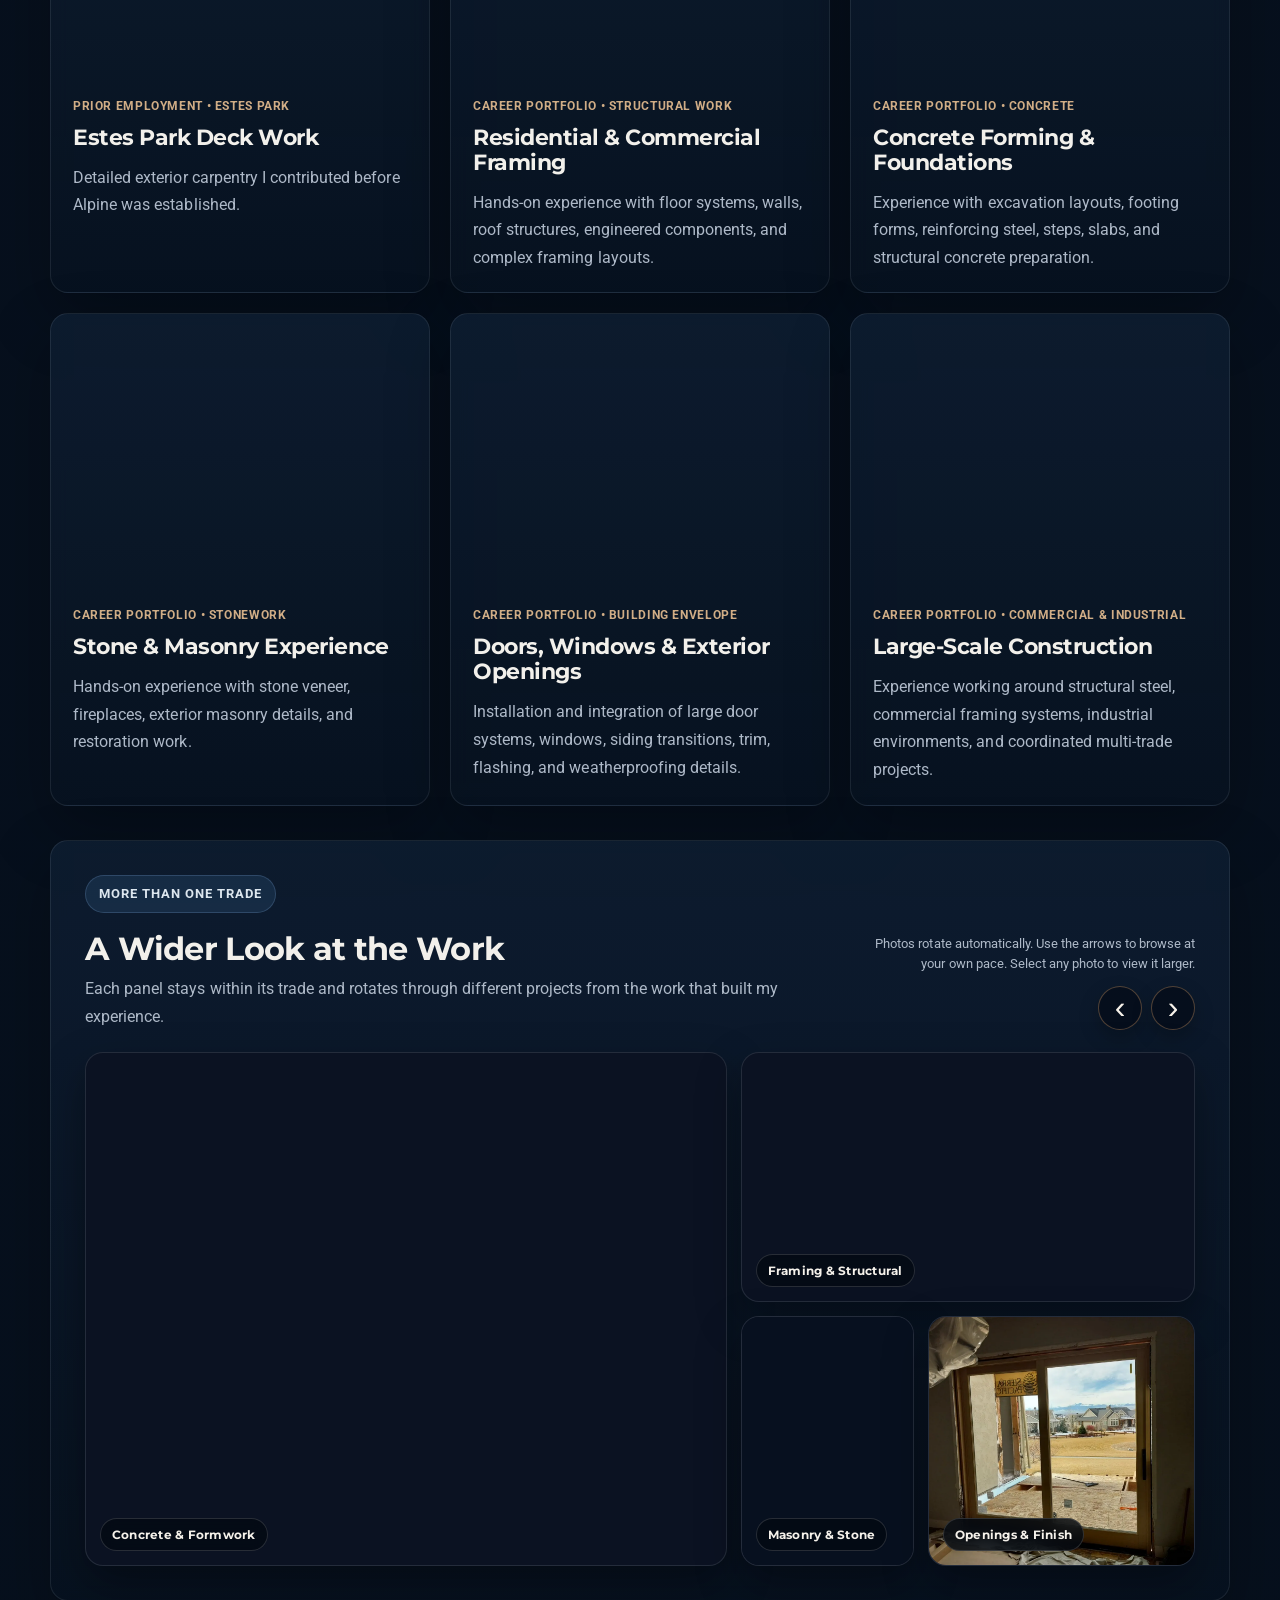
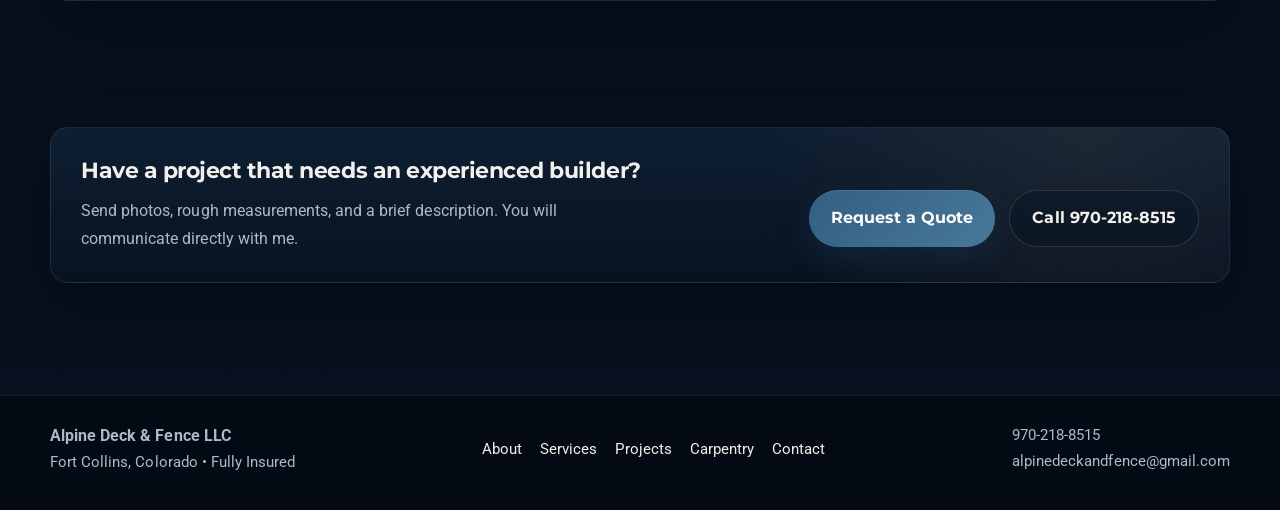
==== commit cdff49bb: "Add files via upload SEO changes" ====
--- a/about.html
+++ b/about.html
@@ -38,7 +38,7 @@
 <body class="about-page">
   <header class="topbar">
     <div class="container nav">
-      <a class="brand" href="/" aria-label="Alpine Deck & Fence home">
+      <a class="brand" href="index.html" aria-label="Alpine Deck & Fence home">
         <img src="images/logo-tight.png" alt="Alpine Deck & Fence logo" class="logo" width="906" height="1033" decoding="async" fetchpriority="high">
         <div class="brand-text">
           <small>Fort Collins, Colorado</small>
@@ -46,17 +46,17 @@
         </div>
       </a>
       <nav class="nav-links" aria-label="Main navigation">
-        <a href="/">Home</a>
-        <a href="/about">About</a>
-        <a href="/services">Services</a>
-        <a href="/fence">Fencing</a>
-        <a href="/deck">Decks</a>
-        <a href="/projects">Projects</a>
-        <a href="/carpentry">Carpentry</a>
-        <a href="/contact">Contact</a>
+        <a href="index.html">Home</a>
+        <a href="about.html">About</a>
+        <a href="services.html">Services</a>
+        <a href="fence.html">Fencing</a>
+        <a href="deck.html">Decks</a>
+        <a href="projects.html">Projects</a>
+        <a href="carpentry.html">Carpentry</a>
+        <a href="contact.html">Contact</a>
       </nav>
       <div class="nav-cta">
-        <a class="button-outline" href="/contact">Request a Quote</a>
+        <a class="button-outline" href="contact.html">Request a Quote</a>
         <a class="button" href="tel:9702188515">Call Now</a>
       </div>
     </div>
@@ -76,8 +76,8 @@
             <span>Drywall</span><span>Siding</span><span>Doors &amp; Windows</span><span>Finish Work</span>
           </div>
           <div class="about-hero-actions">
-            <a class="button" href="/contact">Request a Quote</a>
-            <a class="button-outline" href="/projects">See Alpine Projects</a>
+            <a class="button" href="contact.html">Request a Quote</a>
+            <a class="button-outline" href="projects.html">See Alpine Projects</a>
           </div>
           <div class="about-facts">
             <div><strong>20+</strong><span>Years in construction</span></div>
@@ -384,7 +384,7 @@
             <p>Send photos, rough measurements, and a brief description. You will communicate directly with me.</p>
           </div>
           <div class="hero-actions">
-            <a class="button" href="/contact">Request a Quote</a>
+            <a class="button" href="contact.html">Request a Quote</a>
             <a class="button-outline" href="tel:9702188515">Call 970-218-8515</a>
           </div>
         </div>
@@ -399,11 +399,11 @@
         <p class="small">Fort Collins, Colorado • Fully Insured</p>
       </div>
       <div class="footer-links small">
-        <a href="/about">About</a>
-        <a href="/services">Services</a>
-        <a href="/projects">Projects</a>
-        <a href="/carpentry">Carpentry</a>
-        <a href="/contact">Contact</a>
+        <a href="about.html">About</a>
+        <a href="services.html">Services</a>
+        <a href="projects.html">Projects</a>
+        <a href="carpentry.html">Carpentry</a>
+        <a href="contact.html">Contact</a>
       </div>
       <div class="small">
         <p>970-218-8515</p>
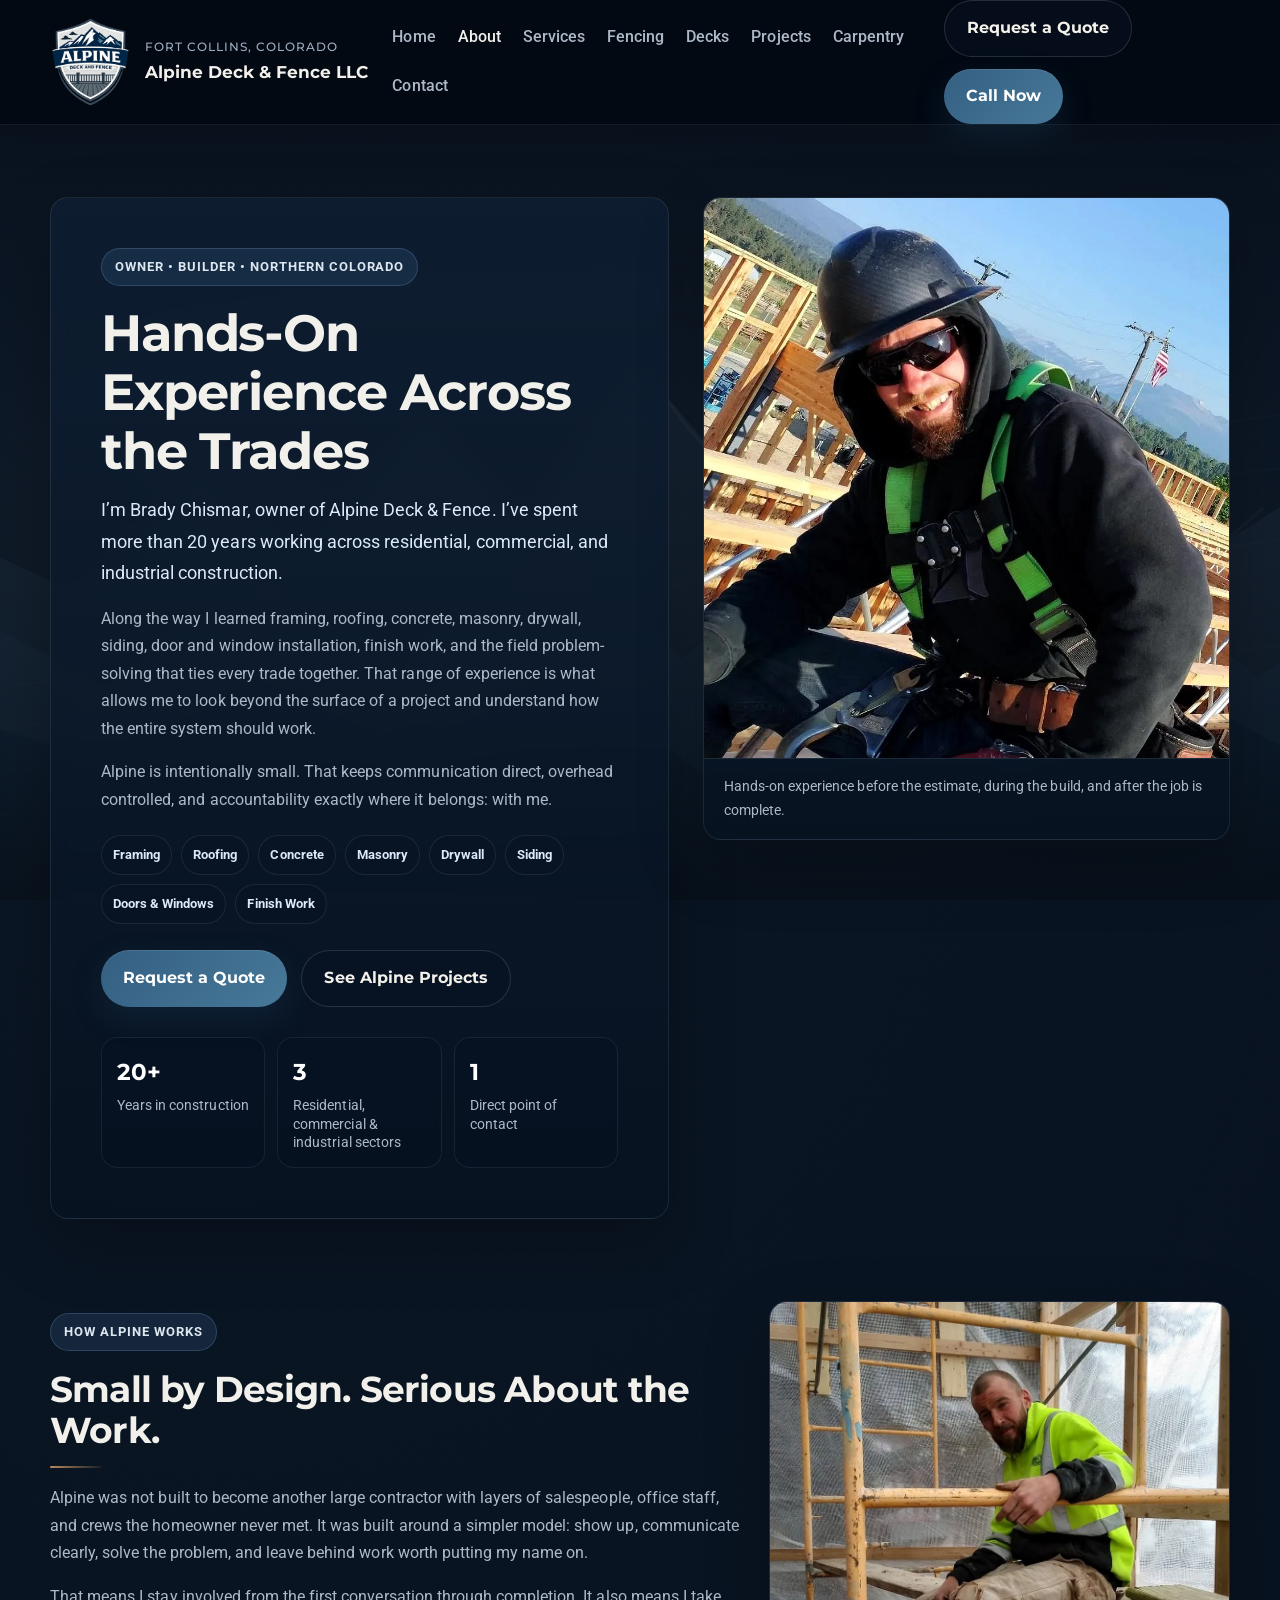
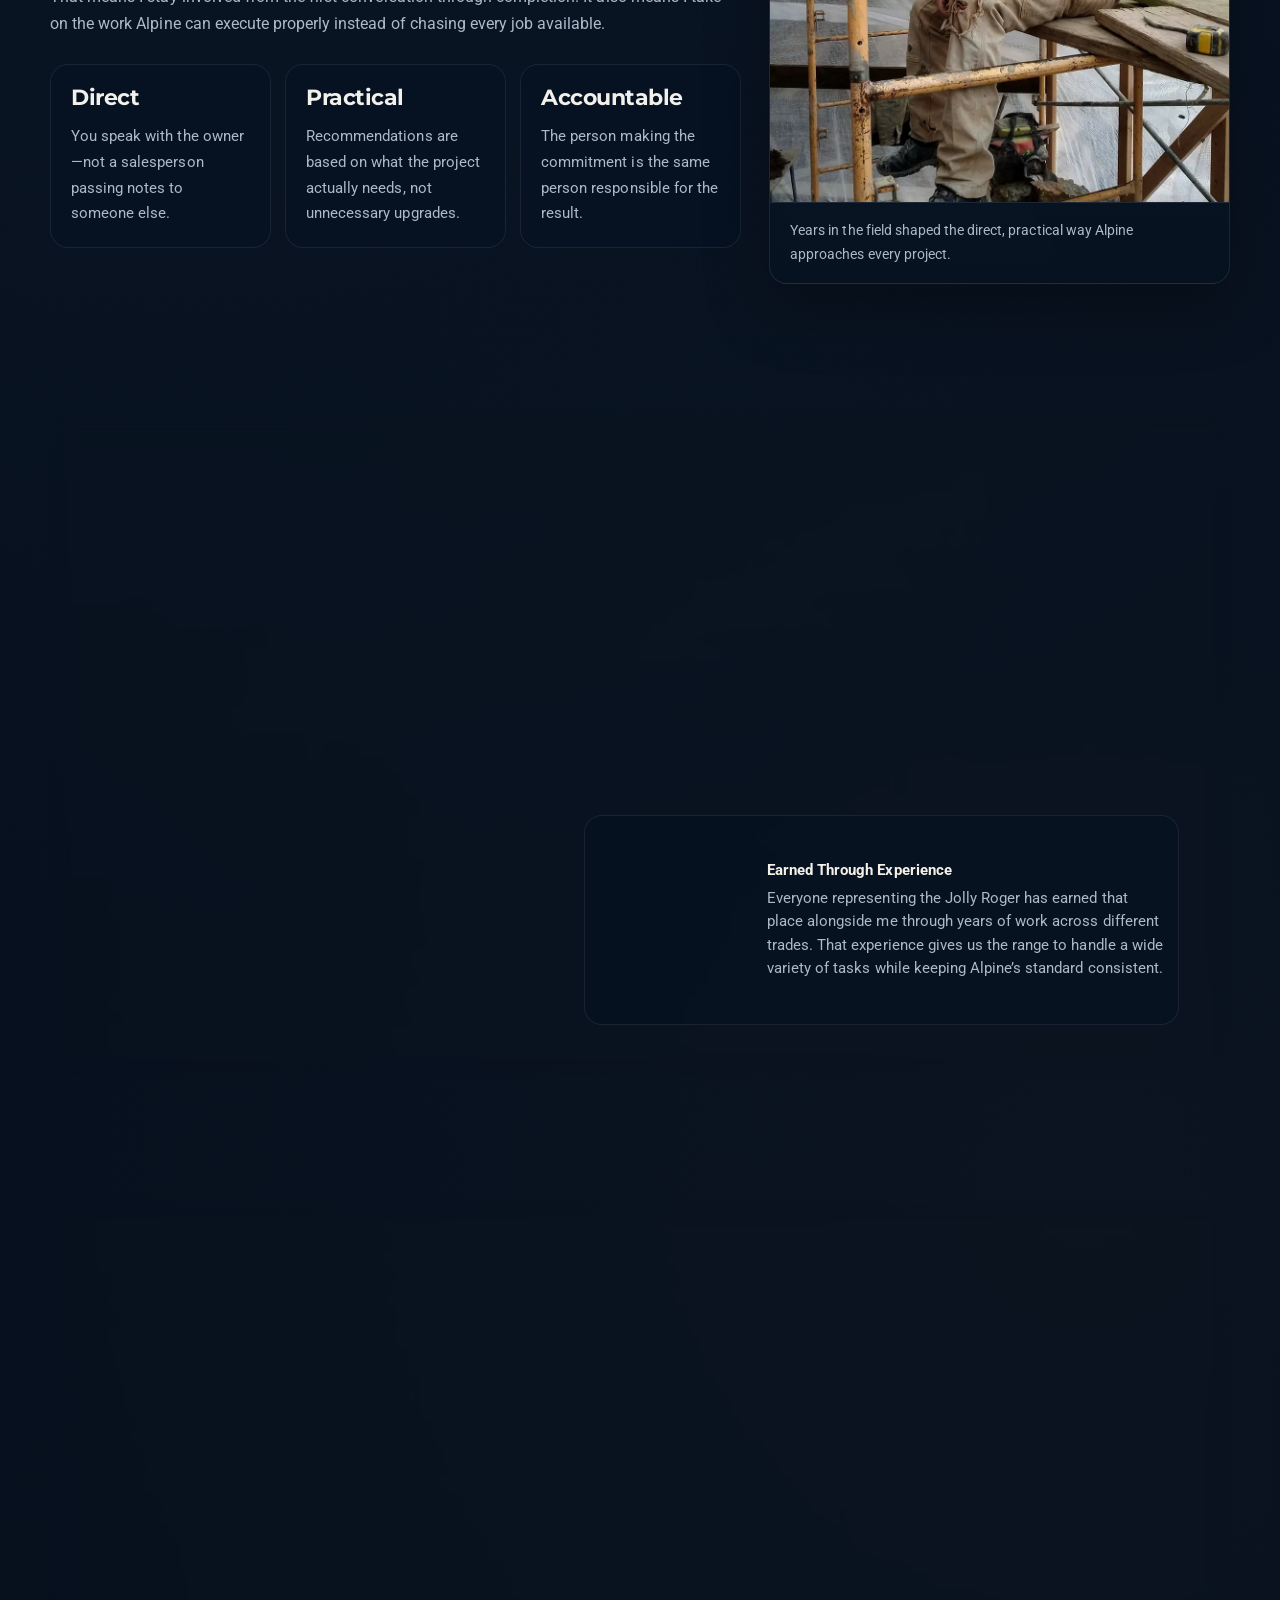
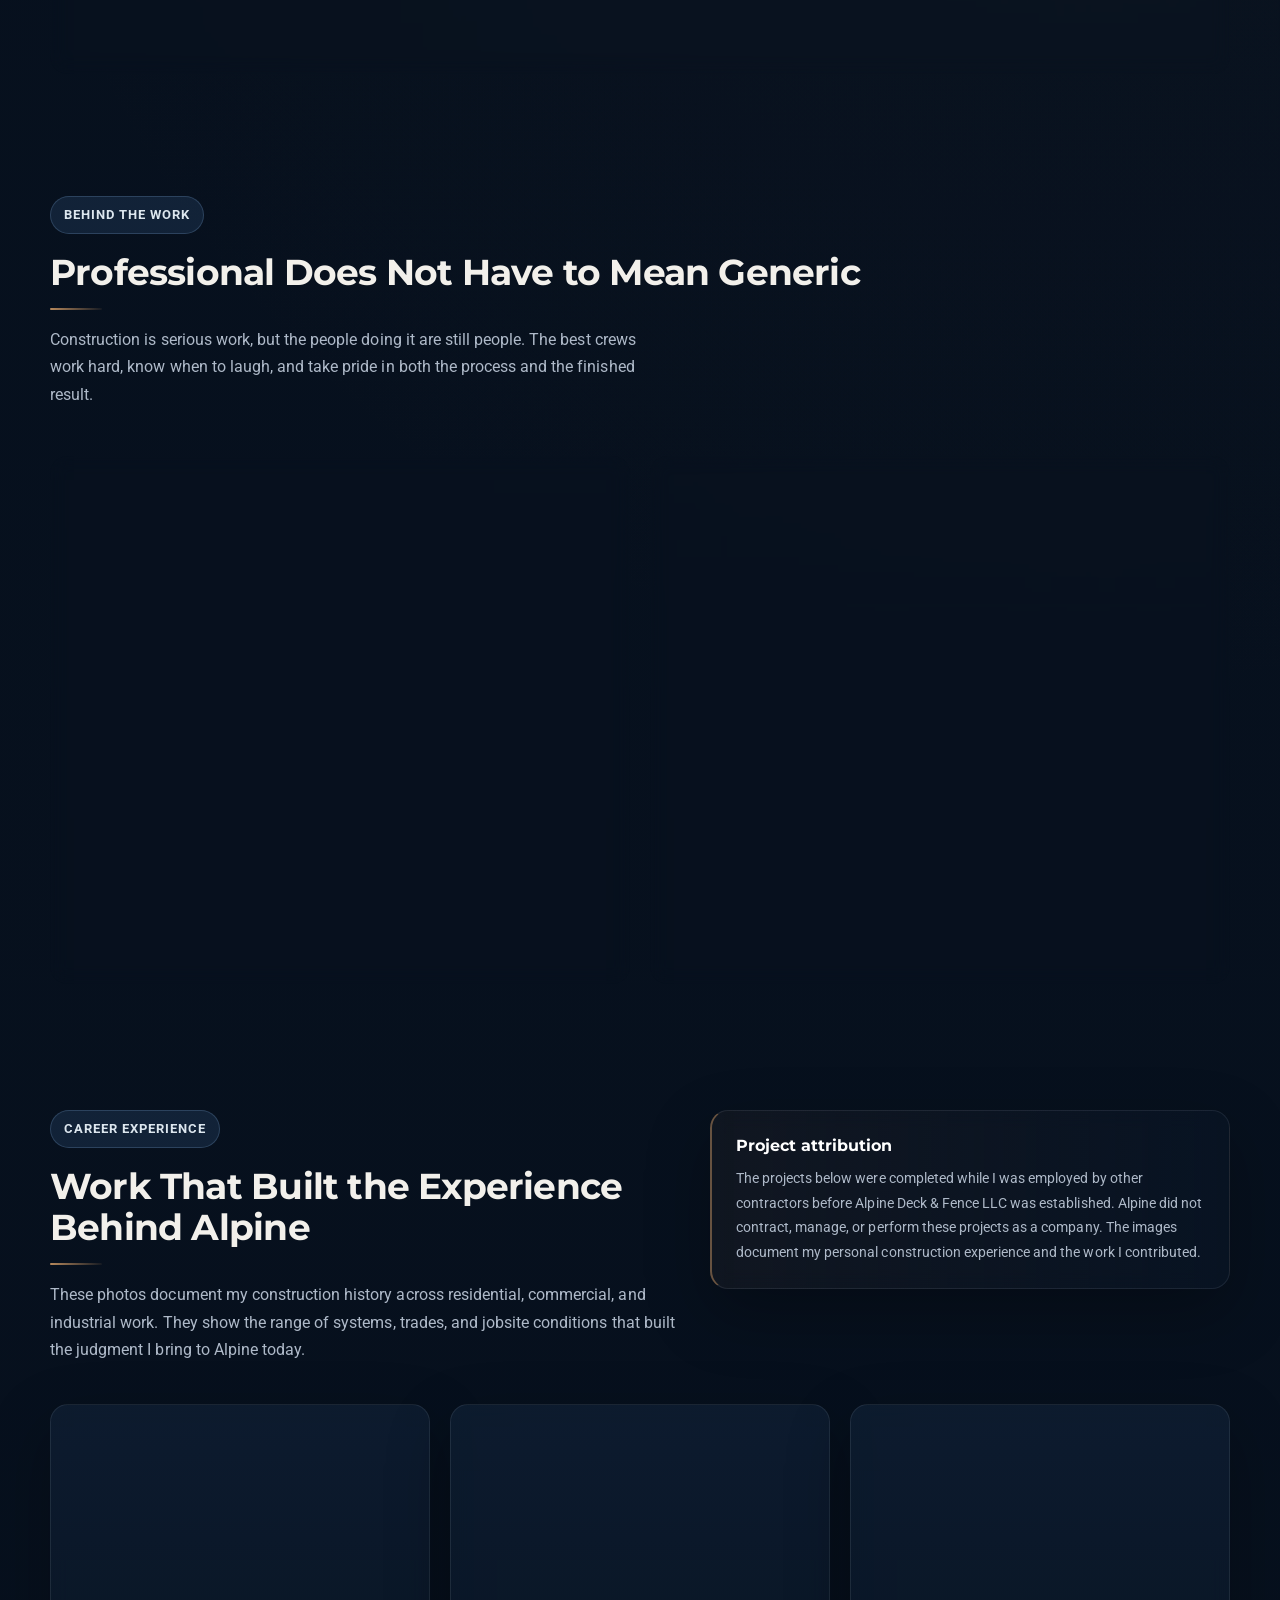
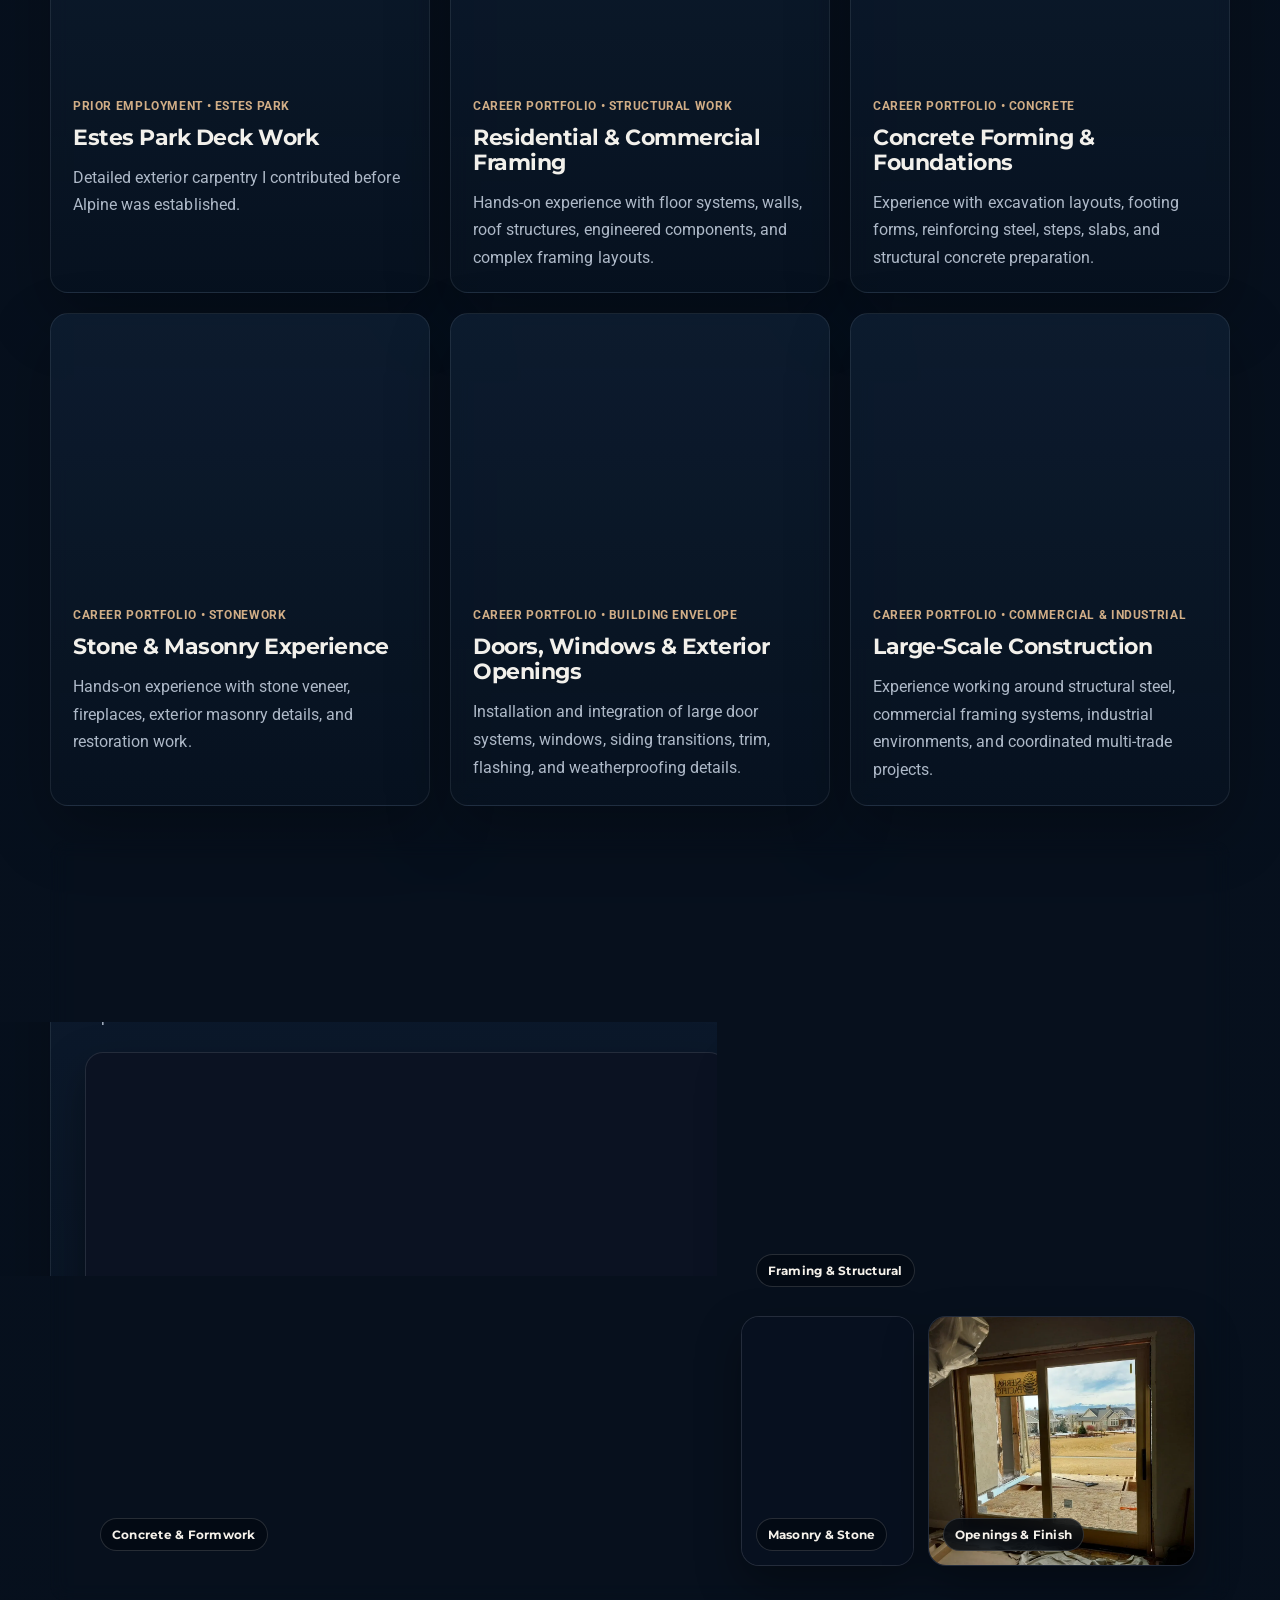
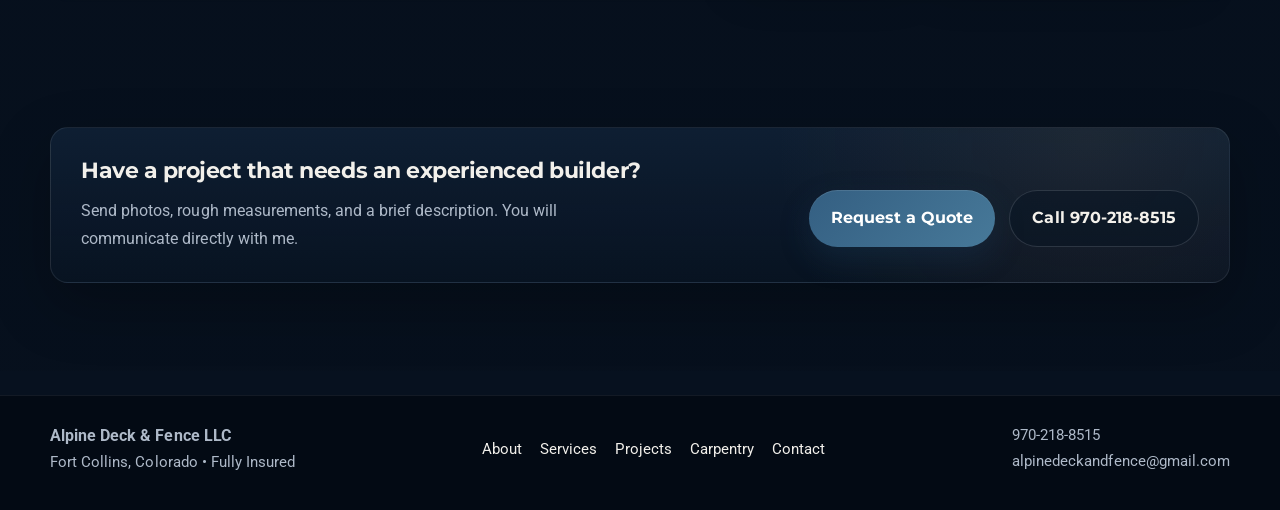
==== commit 2af5528e: "Align internal navigation with canonical URLs" ====
--- a/about.html
+++ b/about.html
@@ -38,7 +38,7 @@
 <body class="about-page">
   <header class="topbar">
     <div class="container nav">
-      <a class="brand" href="index.html" aria-label="Alpine Deck & Fence home">
+      <a class="brand" href="/" aria-label="Alpine Deck & Fence home">
         <img src="images/logo-tight.png" alt="Alpine Deck & Fence logo" class="logo" width="906" height="1033" decoding="async" fetchpriority="high">
         <div class="brand-text">
           <small>Fort Collins, Colorado</small>
@@ -46,17 +46,17 @@
         </div>
       </a>
       <nav class="nav-links" aria-label="Main navigation">
-        <a href="index.html">Home</a>
-        <a href="about.html">About</a>
-        <a href="services.html">Services</a>
-        <a href="fence.html">Fencing</a>
-        <a href="deck.html">Decks</a>
-        <a href="projects.html">Projects</a>
-        <a href="carpentry.html">Carpentry</a>
-        <a href="contact.html">Contact</a>
+        <a href="/">Home</a>
+        <a href="/about">About</a>
+        <a href="/services">Services</a>
+        <a href="/fence">Fencing</a>
+        <a href="/deck">Decks</a>
+        <a href="/projects">Projects</a>
+        <a href="/carpentry">Carpentry</a>
+        <a href="/contact">Contact</a>
       </nav>
       <div class="nav-cta">
-        <a class="button-outline" href="contact.html">Request a Quote</a>
+        <a class="button-outline" href="/contact">Request a Quote</a>
         <a class="button" href="tel:9702188515">Call Now</a>
       </div>
     </div>
@@ -76,8 +76,8 @@
             <span>Drywall</span><span>Siding</span><span>Doors &amp; Windows</span><span>Finish Work</span>
           </div>
           <div class="about-hero-actions">
-            <a class="button" href="contact.html">Request a Quote</a>
-            <a class="button-outline" href="projects.html">See Alpine Projects</a>
+            <a class="button" href="/contact">Request a Quote</a>
+            <a class="button-outline" href="/projects">See Alpine Projects</a>
           </div>
           <div class="about-facts">
             <div><strong>20+</strong><span>Years in construction</span></div>
@@ -384,7 +384,7 @@
             <p>Send photos, rough measurements, and a brief description. You will communicate directly with me.</p>
           </div>
           <div class="hero-actions">
-            <a class="button" href="contact.html">Request a Quote</a>
+            <a class="button" href="/contact">Request a Quote</a>
             <a class="button-outline" href="tel:9702188515">Call 970-218-8515</a>
           </div>
         </div>
@@ -399,11 +399,11 @@
         <p class="small">Fort Collins, Colorado • Fully Insured</p>
       </div>
       <div class="footer-links small">
-        <a href="about.html">About</a>
-        <a href="services.html">Services</a>
-        <a href="projects.html">Projects</a>
-        <a href="carpentry.html">Carpentry</a>
-        <a href="contact.html">Contact</a>
+        <a href="/about">About</a>
+        <a href="/services">Services</a>
+        <a href="/projects">Projects</a>
+        <a href="/carpentry">Carpentry</a>
+        <a href="/contact">Contact</a>
       </div>
       <div class="small">
         <p>970-218-8515</p>
--- a/style.css
+++ b/style.css
@@ -1069,3 +1069,12 @@
   .brand{gap:11px}
   .brand-text span{font-size:1rem}
 }
+
+/* Alpine estimate form: accessible controls, consistent dark theme */
+#estimate-form{scroll-margin-top:110px}
+#estimate-form form input:not([type=hidden]):not([name=_honey]),#estimate-form form select,#estimate-form form textarea{display:block;box-sizing:border-box;width:100%;min-width:0;background:#101e30!important;color:#f4f1eb!important;border:1px solid #7c8da1!important;font:inherit}
+#estimate-form form label{color:#f4f1eb;font-weight:700;margin-top:4px}
+#estimate-form form input:focus-visible,#estimate-form form textarea:focus-visible,#estimate-form form select:focus-visible{outline:2px solid #aac9e4;outline-offset:2px}
+#estimate-form form textarea{resize:vertical}
+#estimate-form form .button{width:100%;font:inherit}
+@media(max-width:760px){#estimate-form{scroll-margin-top:80px}}
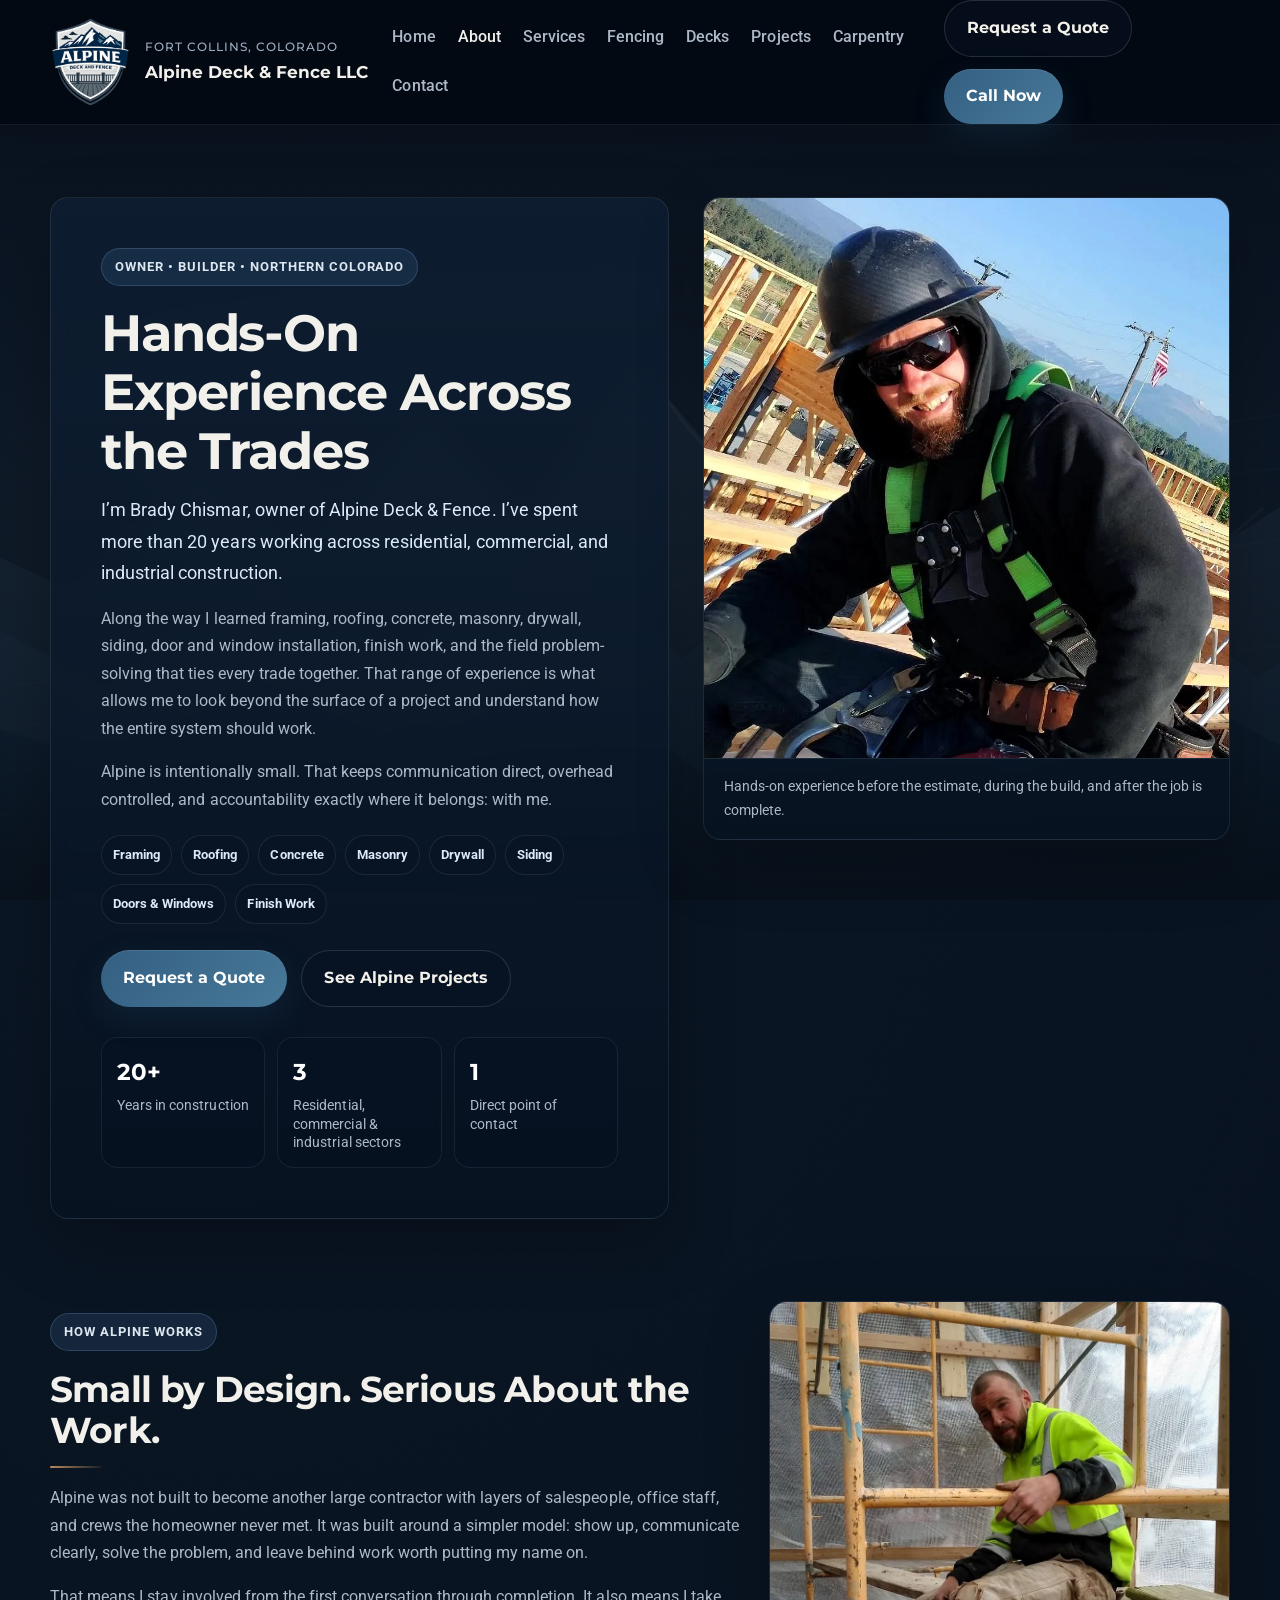
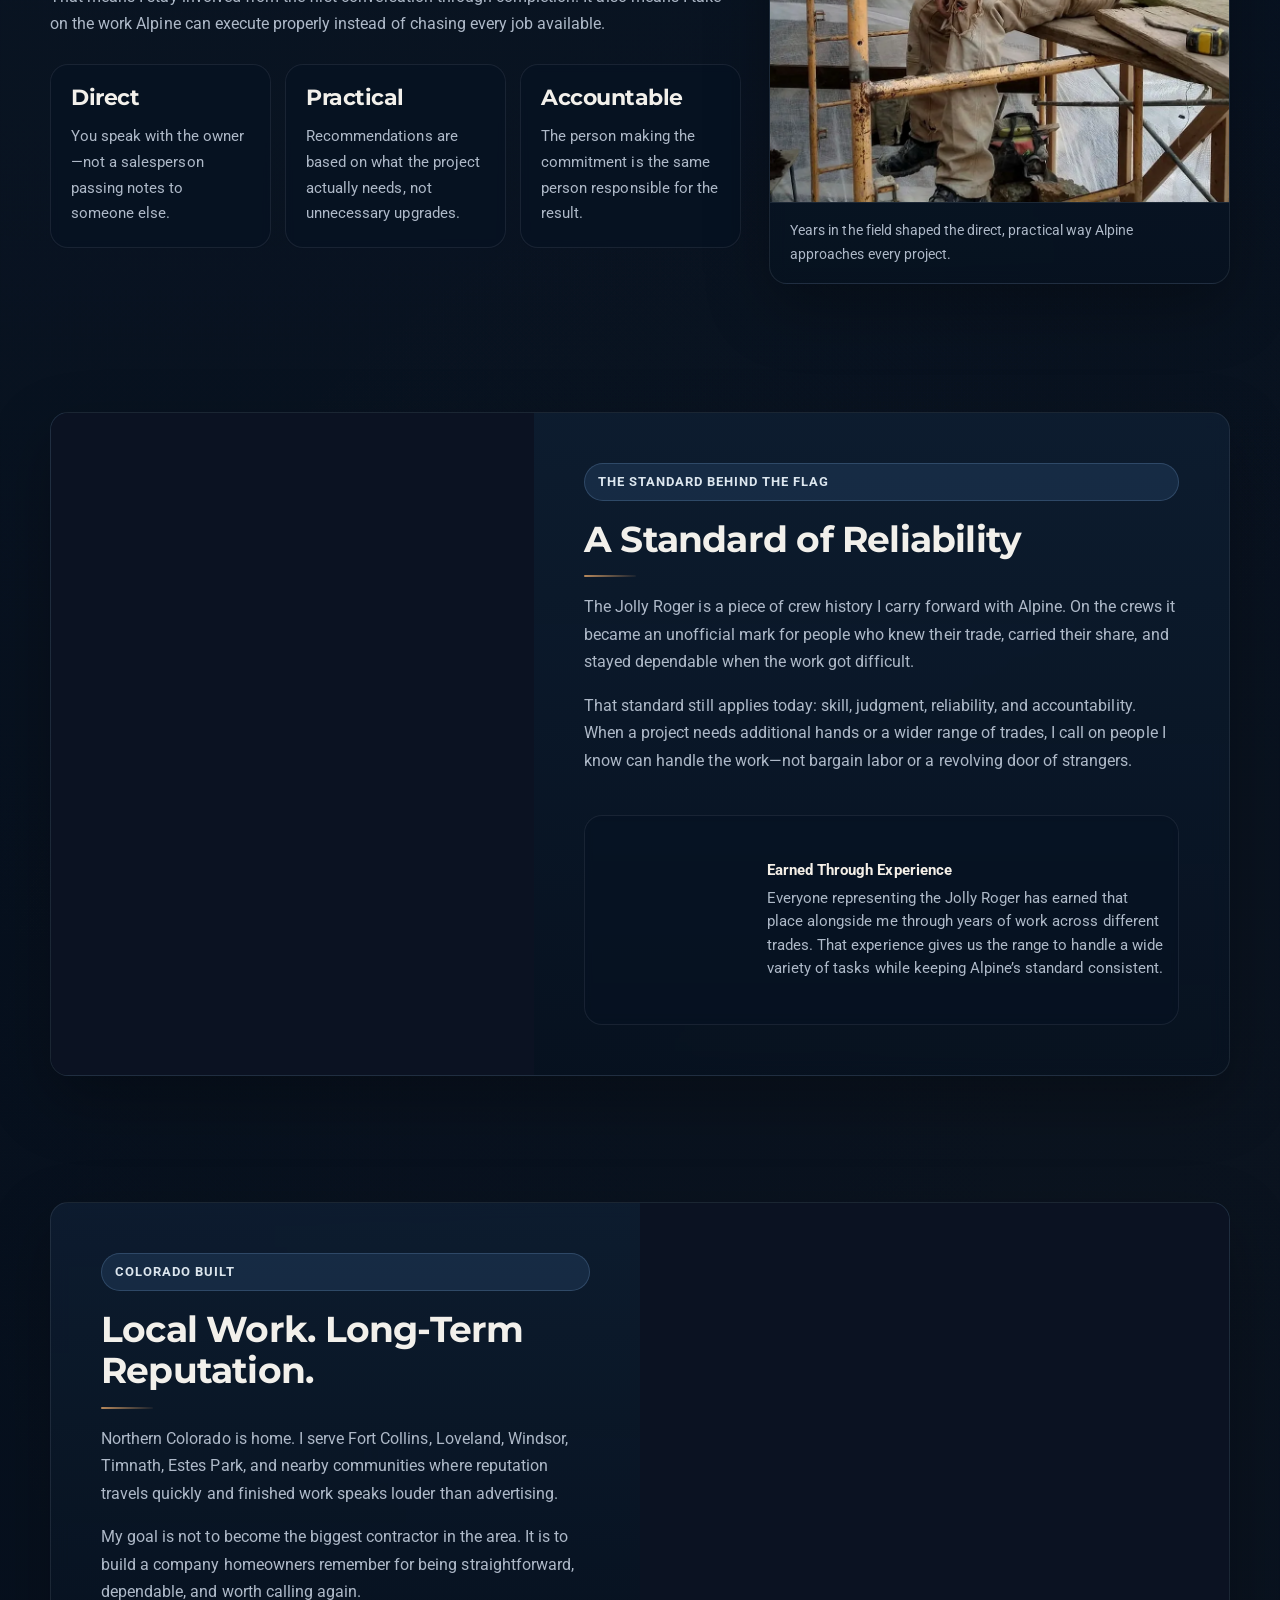
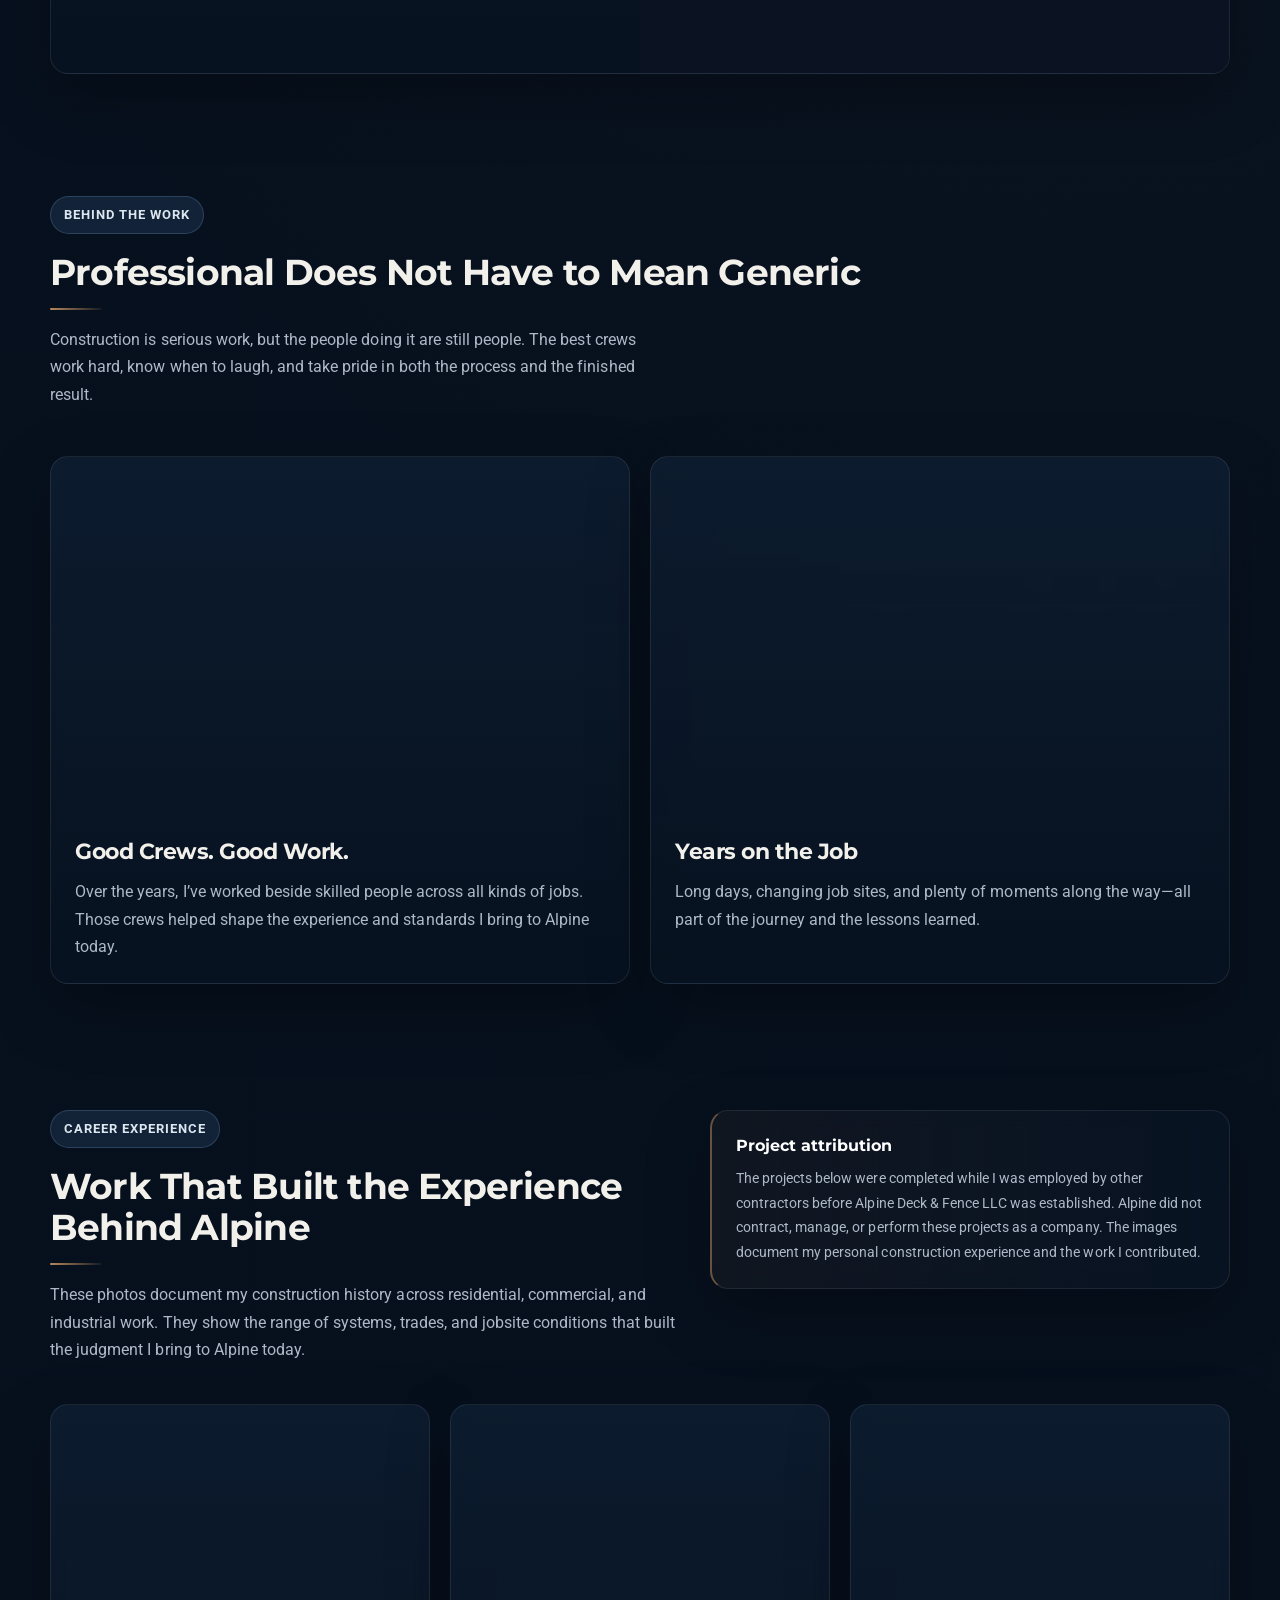
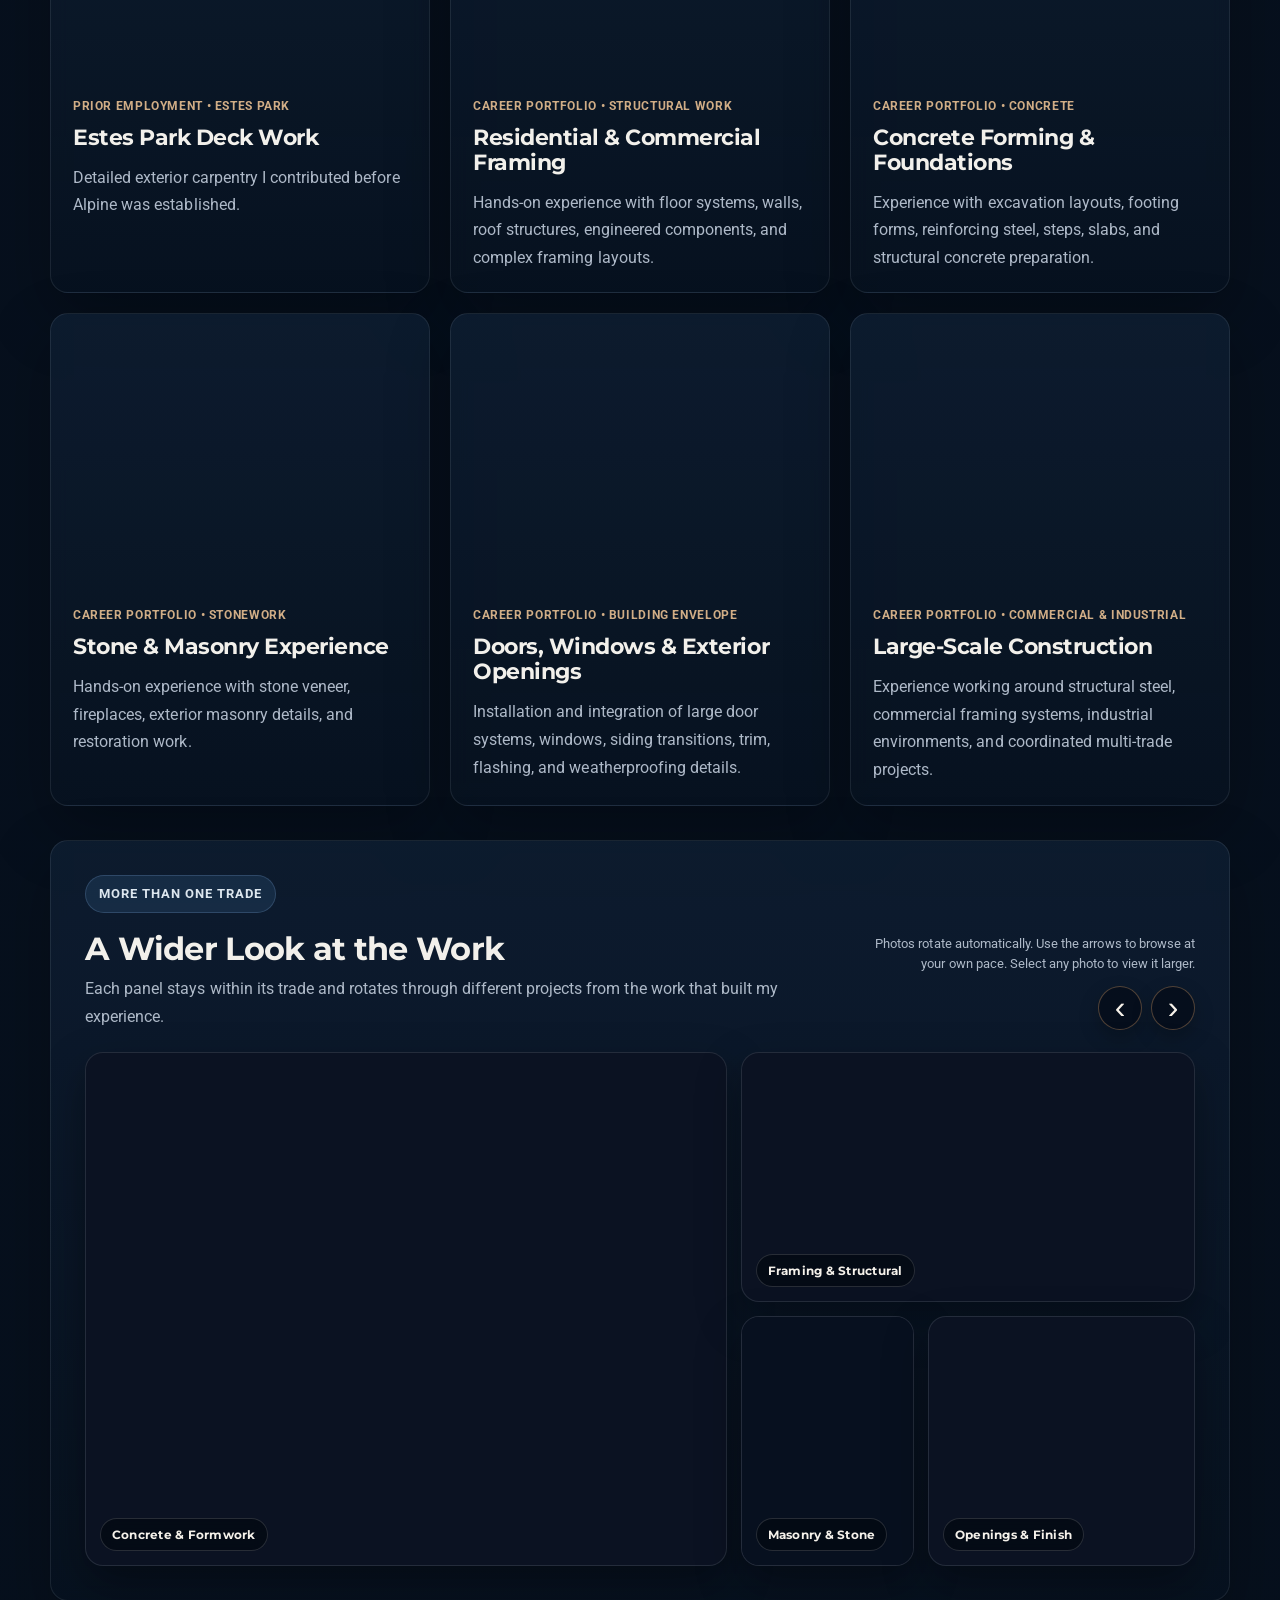
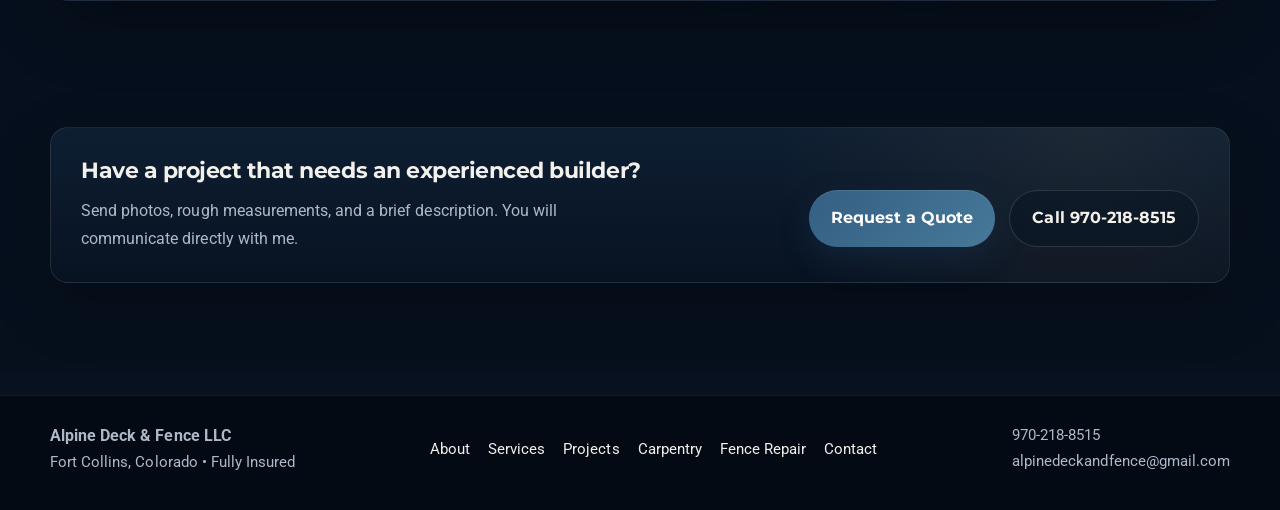
==== commit fdb6f370: "Strengthen Fort Collins fence repair SEO and lead paths: about.html" ====
--- a/about.html
+++ b/about.html
@@ -403,6 +403,7 @@
         <a href="/services">Services</a>
         <a href="/projects">Projects</a>
         <a href="/carpentry">Carpentry</a>
+        <a href="/fence-repair-fort-collins">Fence Repair</a>
         <a href="/contact">Contact</a>
       </div>
       <div class="small">
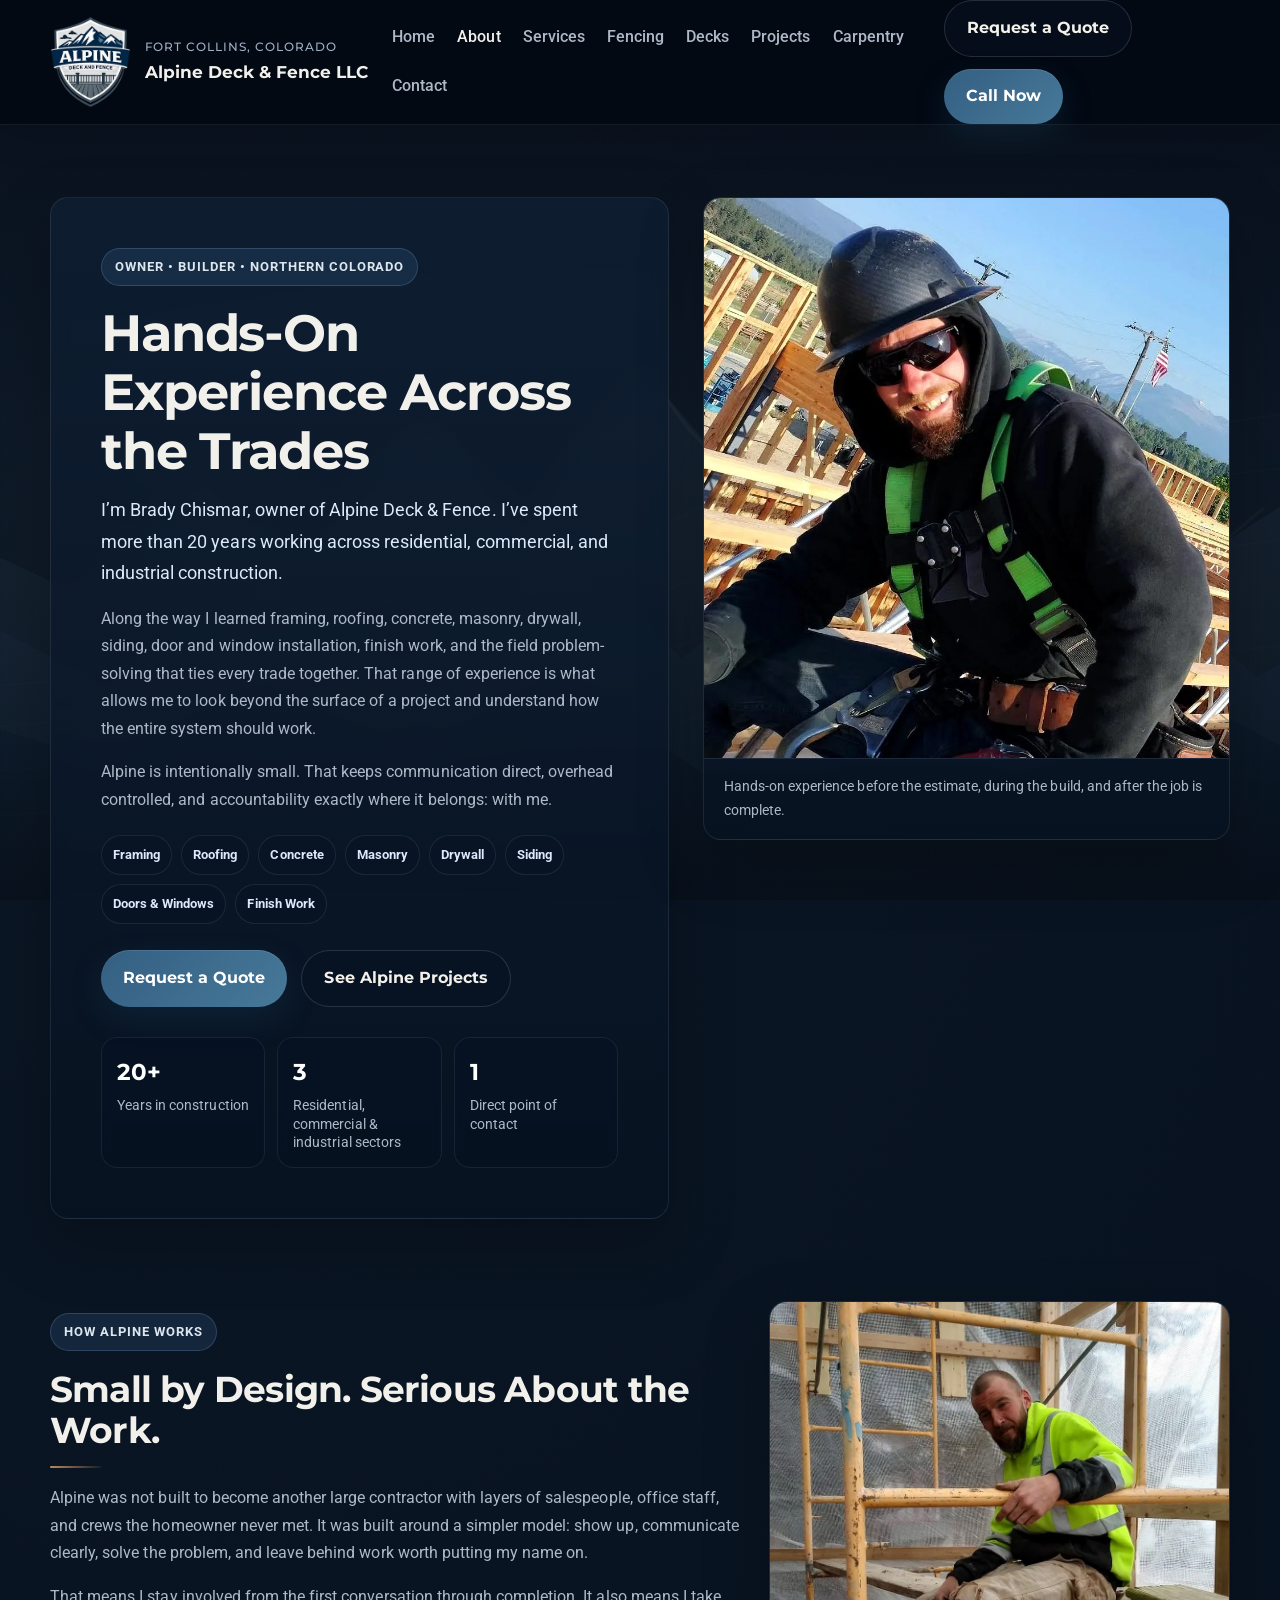
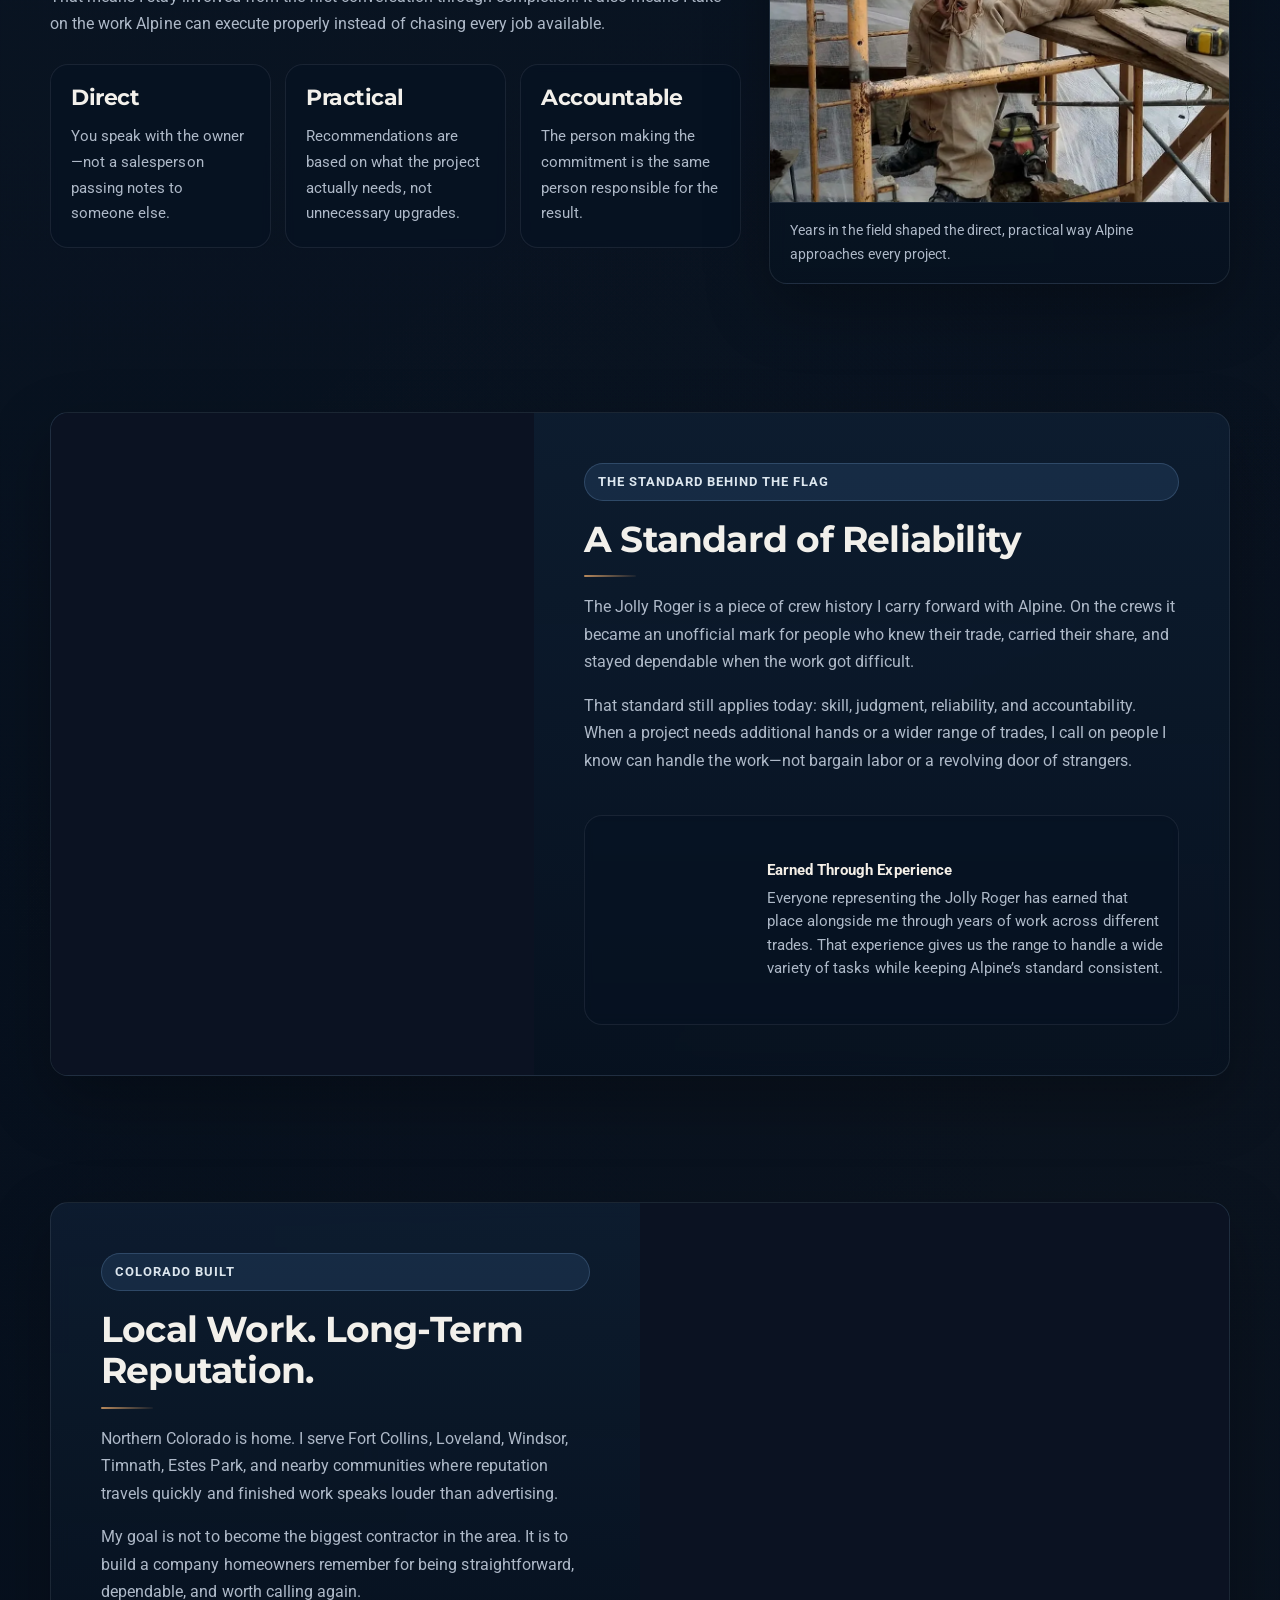
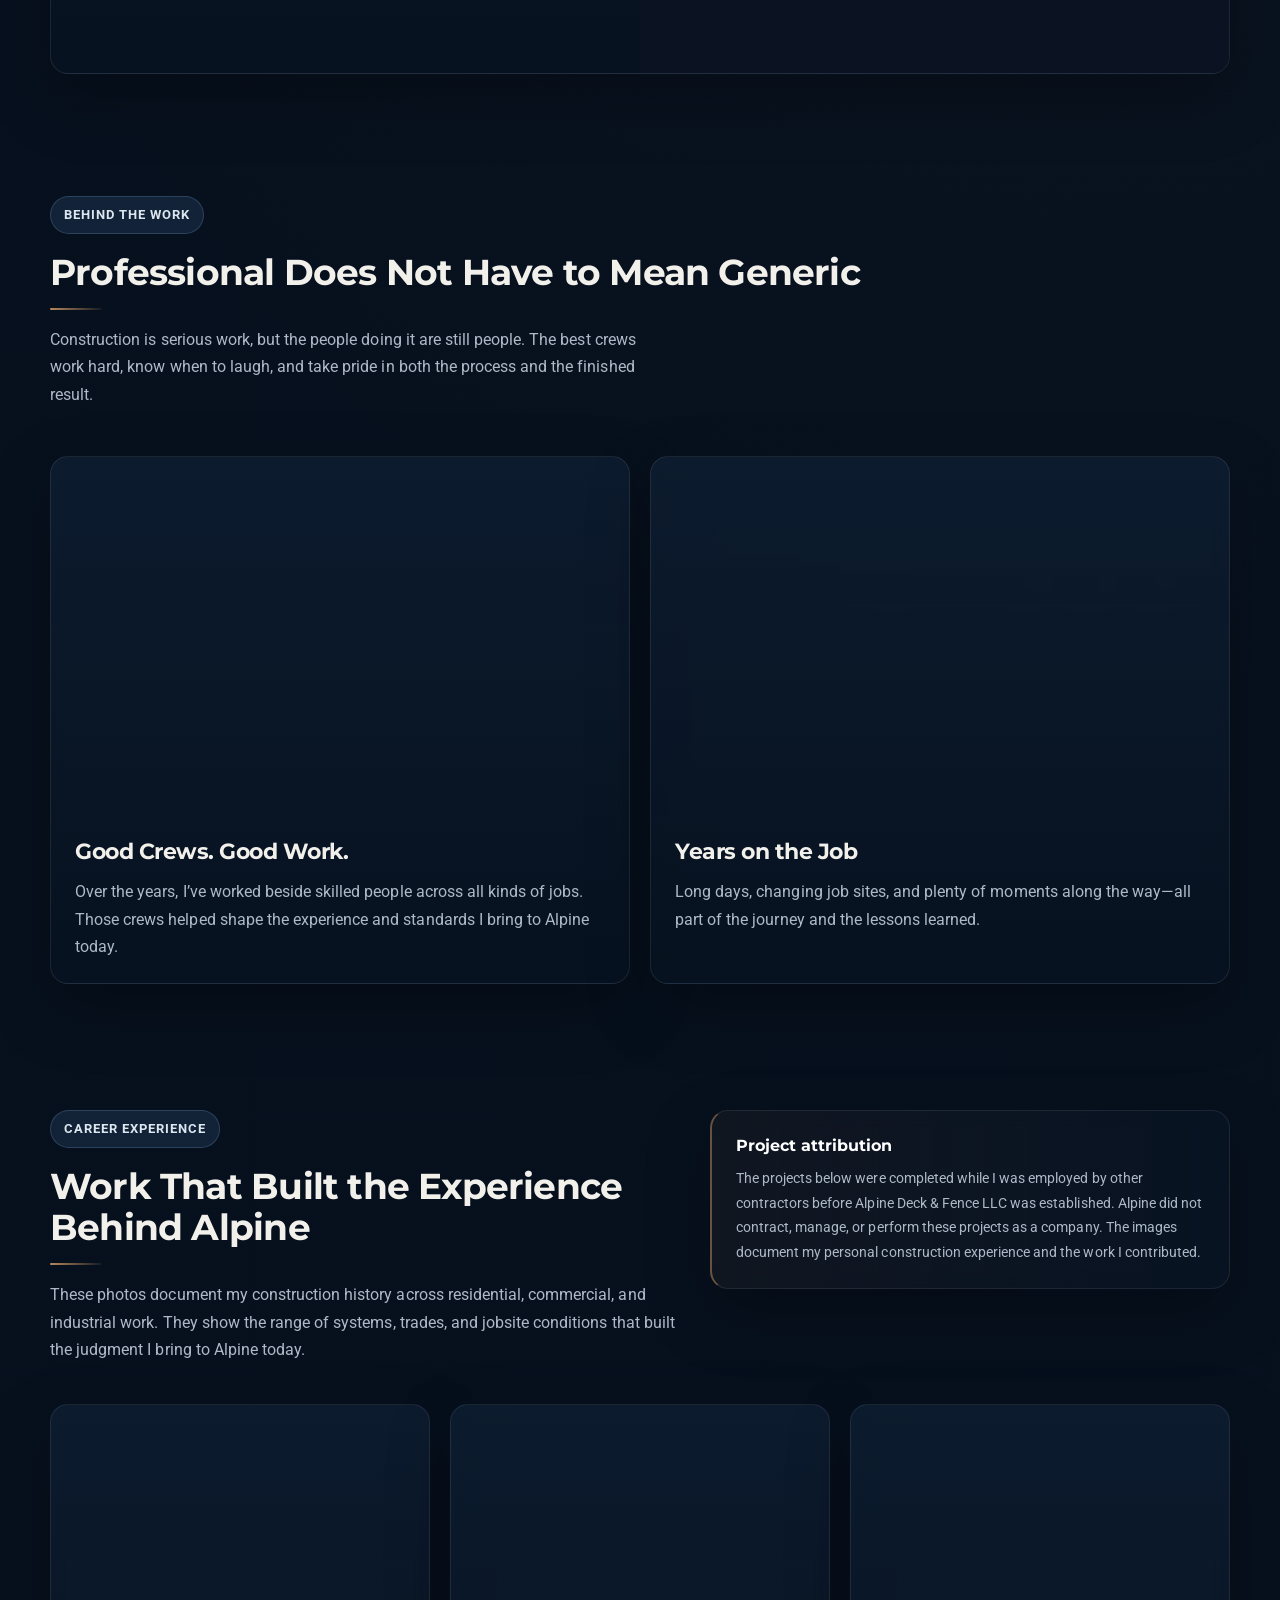
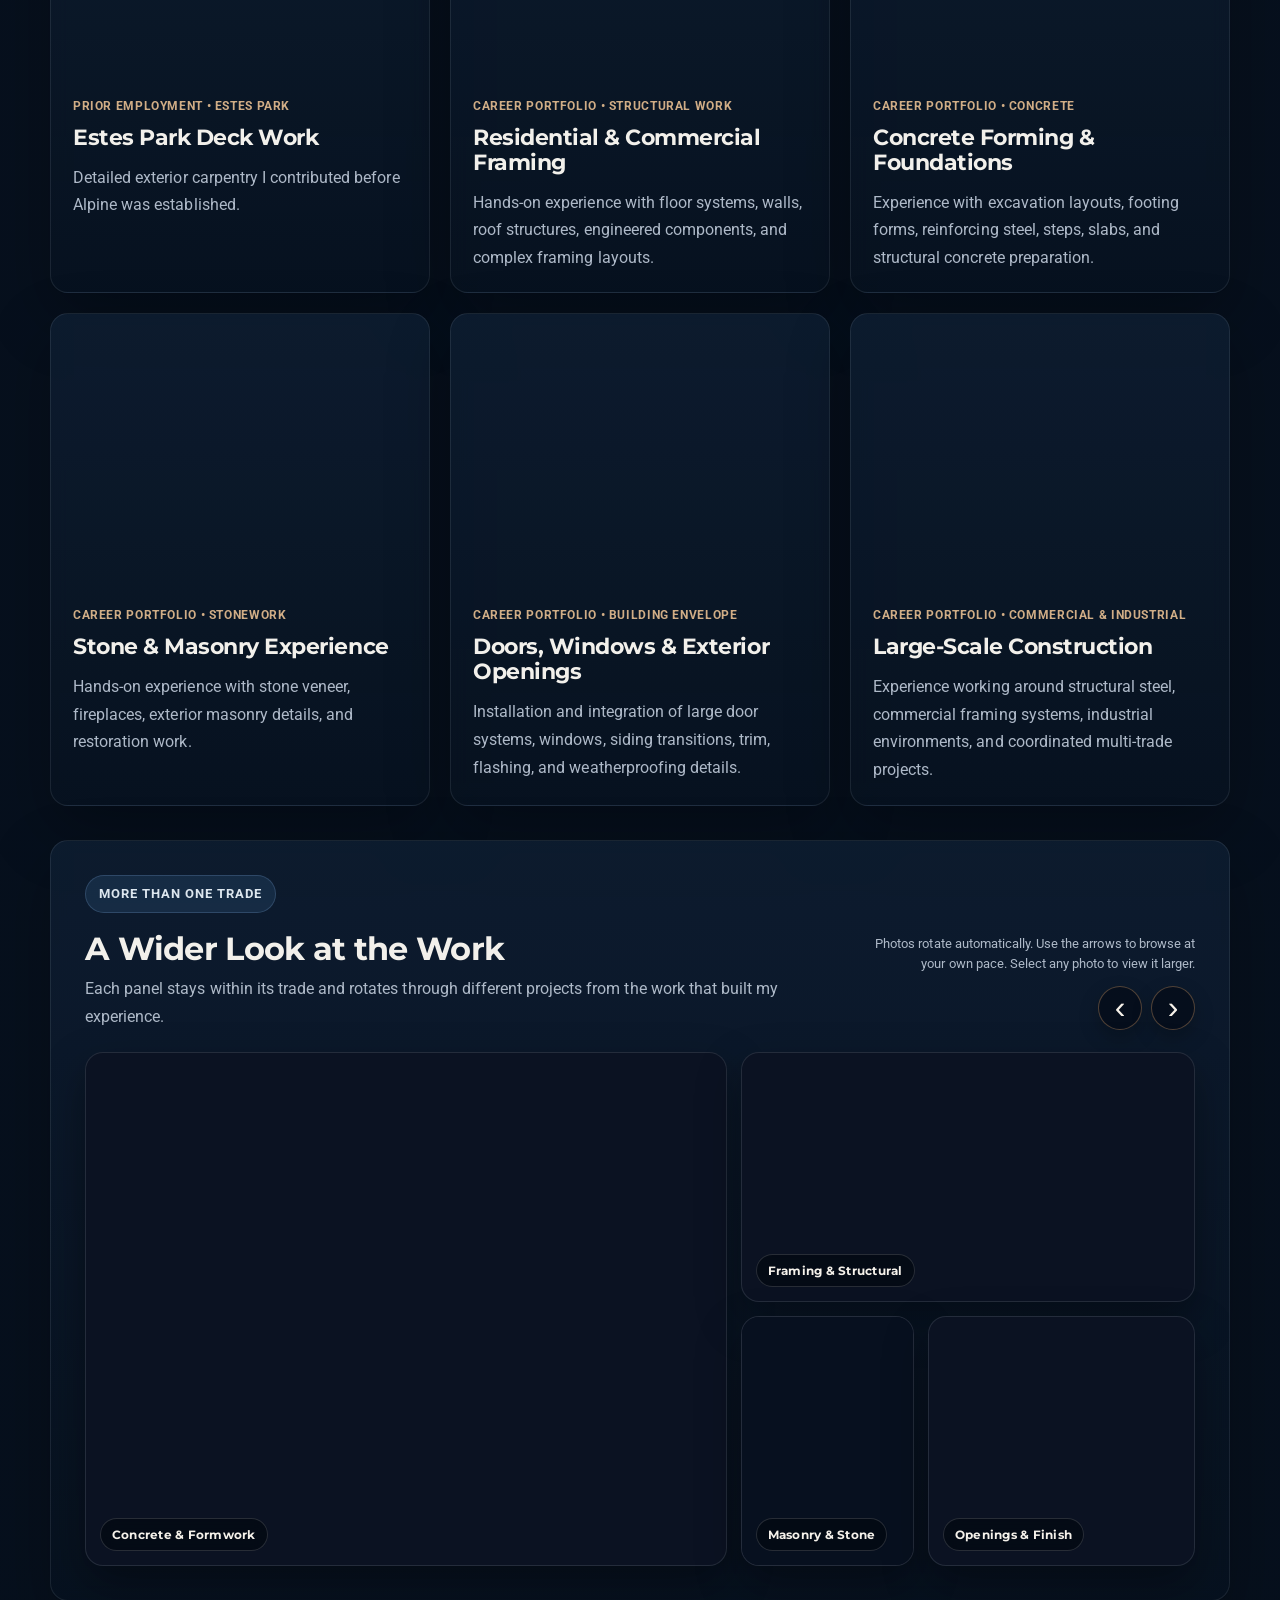
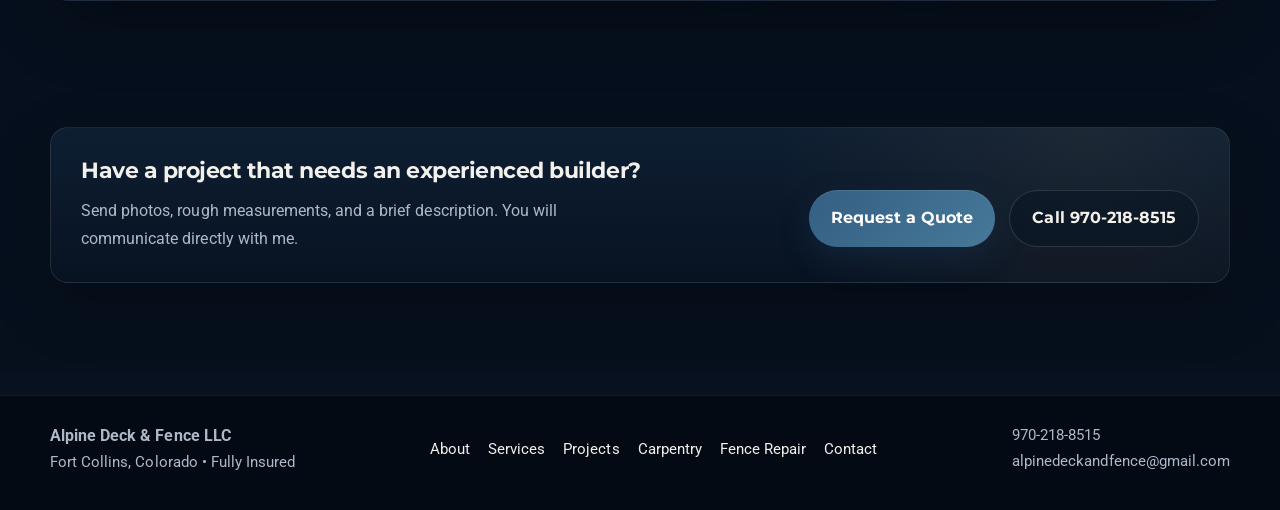
==== commit 057e7391: "Optimize exact Alpine shield logo for mobile and defer external font stylesheet" ====
--- a/about.html
+++ b/about.html
@@ -8,7 +8,7 @@
   <meta name="theme-color" content="#07111f">
   <link rel="preconnect" href="https://fonts.googleapis.com">
   <link rel="preconnect" href="https://fonts.gstatic.com" crossorigin>
-  <link href="https://fonts.googleapis.com/css2?family=Montserrat:wght@500;600;700;800&family=Roboto:wght@400;500;700&display=swap" rel="stylesheet">
+  <link href="https://fonts.googleapis.com/css2?family=Montserrat:wght@500;600;700;800&family=Roboto:wght@400;500;700&display=swap" rel="preload" as="style" onload="this.onload=null;this.rel='stylesheet'"><noscript><link href="https://fonts.googleapis.com/css2?family=Montserrat:wght@500;600;700;800&family=Roboto:wght@400;500;700&display=swap" rel="stylesheet"></noscript>
   <link rel="stylesheet" href="style.css?v=20260814-v20">
 
   <!-- ALPINE SEO START -->
@@ -39,7 +39,7 @@
   <header class="topbar">
     <div class="container nav">
       <a class="brand" href="/" aria-label="Alpine Deck & Fence home">
-        <img src="images/logo-tight.png" alt="Alpine Deck & Fence logo" class="logo" width="906" height="1033" decoding="async" fetchpriority="high">
+        <img src="images/alpine-logo-nav-tight-216h.webp" alt="Alpine Deck & Fence logo" class="logo" width="189" height="216" decoding="async" fetchpriority="high">
         <div class="brand-text">
           <small>Fort Collins, Colorado</small>
           <span>Alpine Deck &amp; Fence LLC</span>
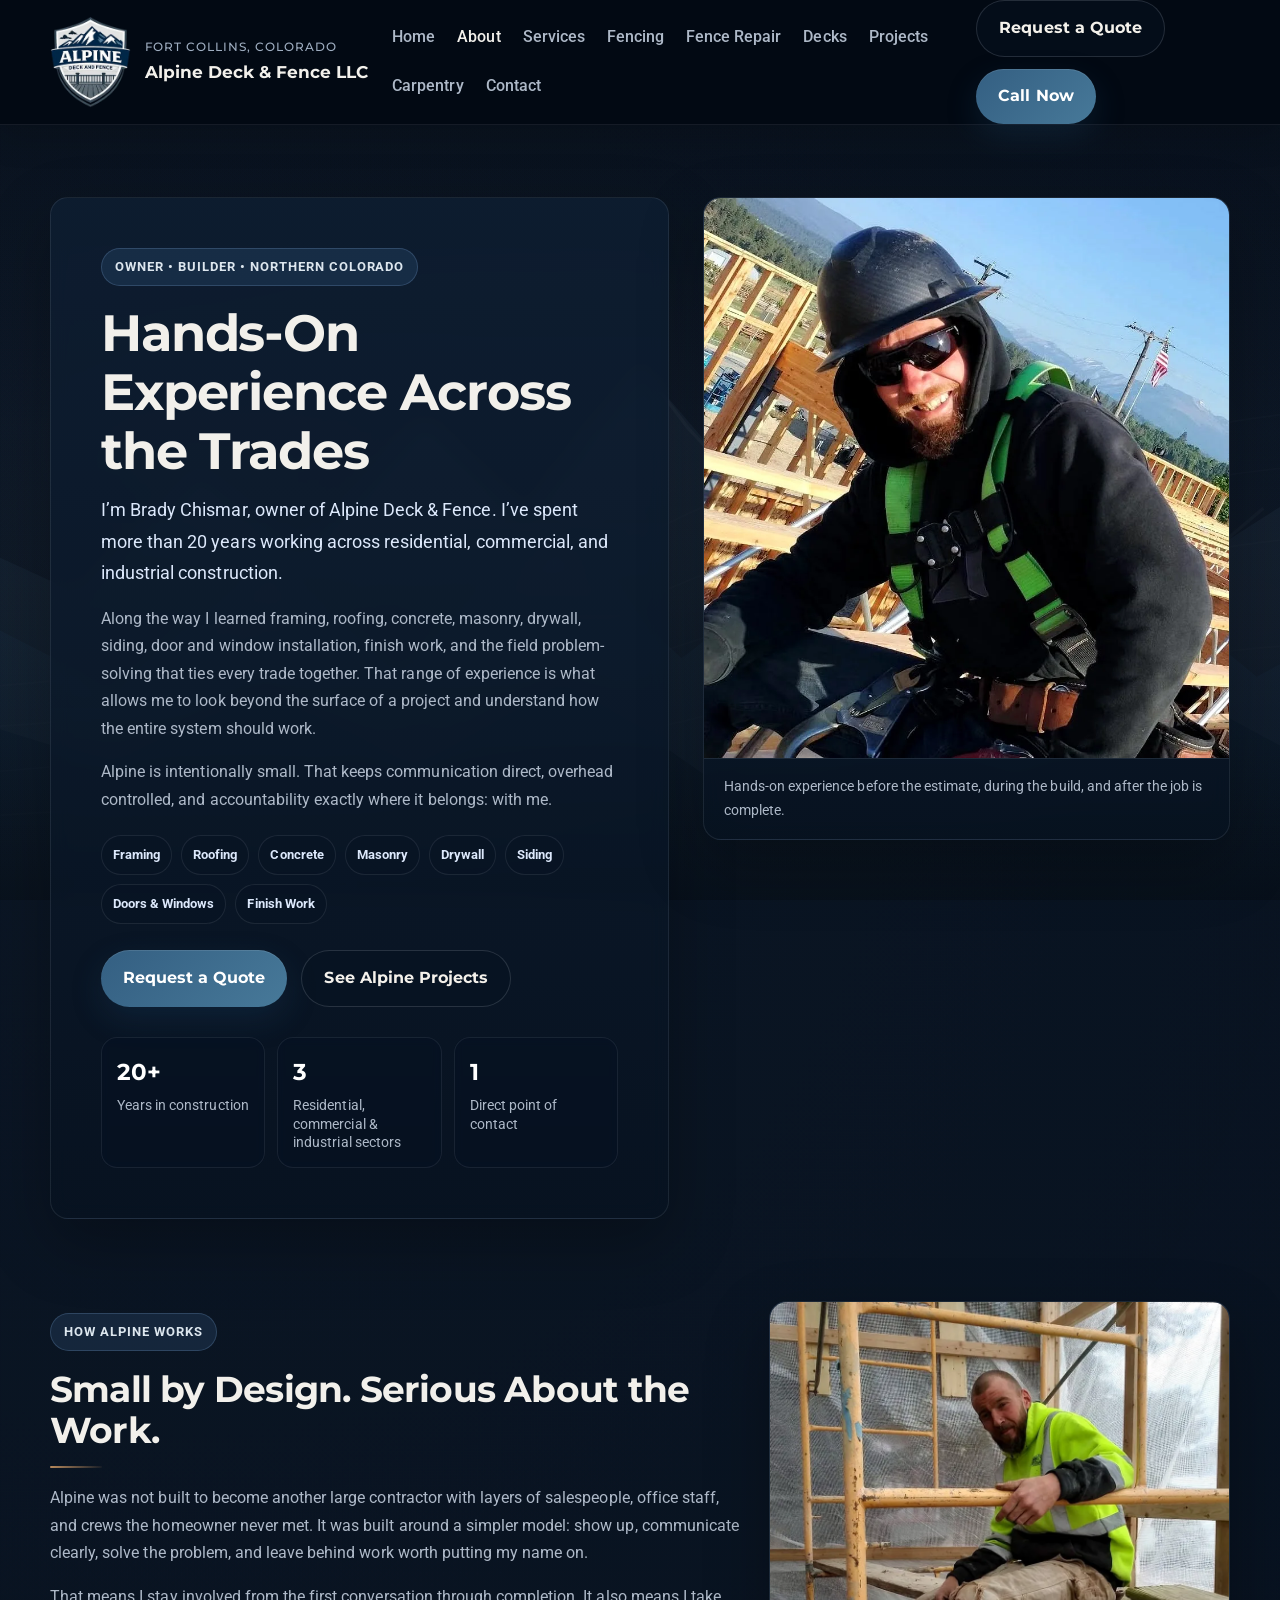
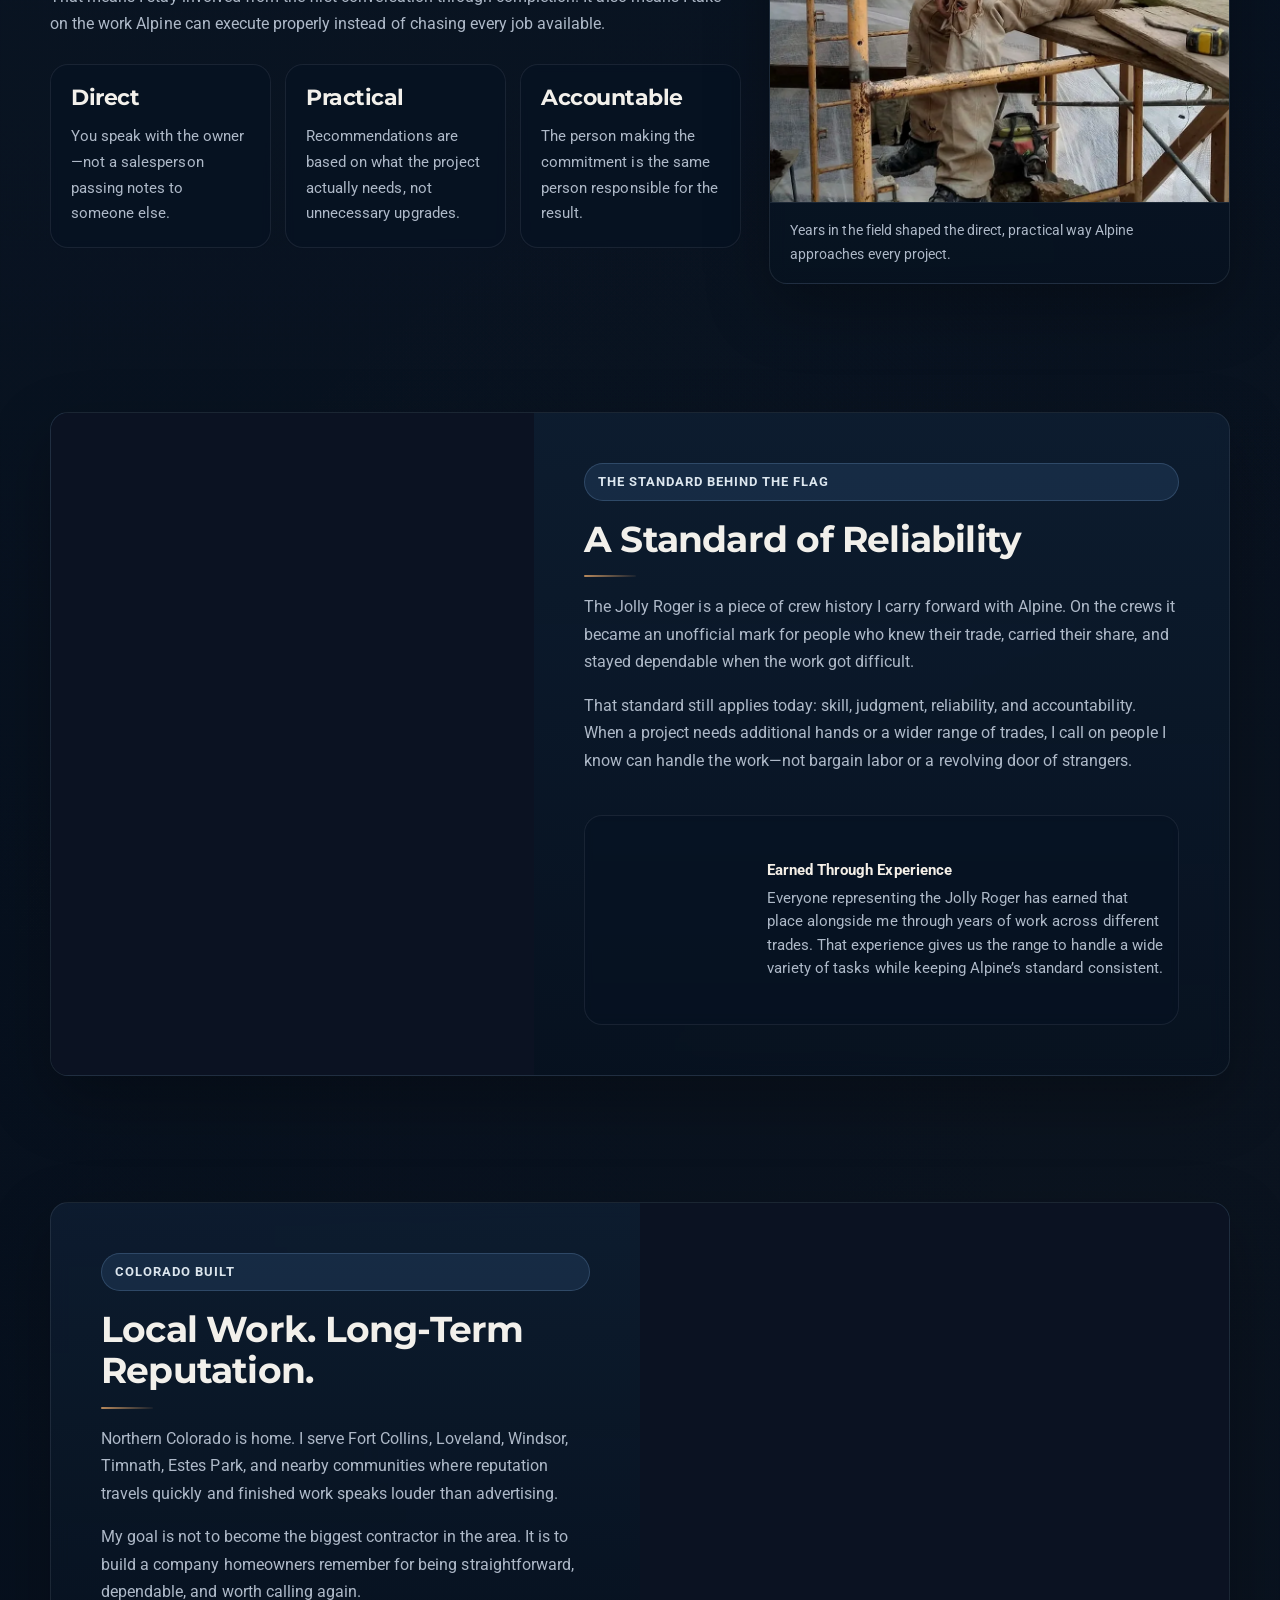
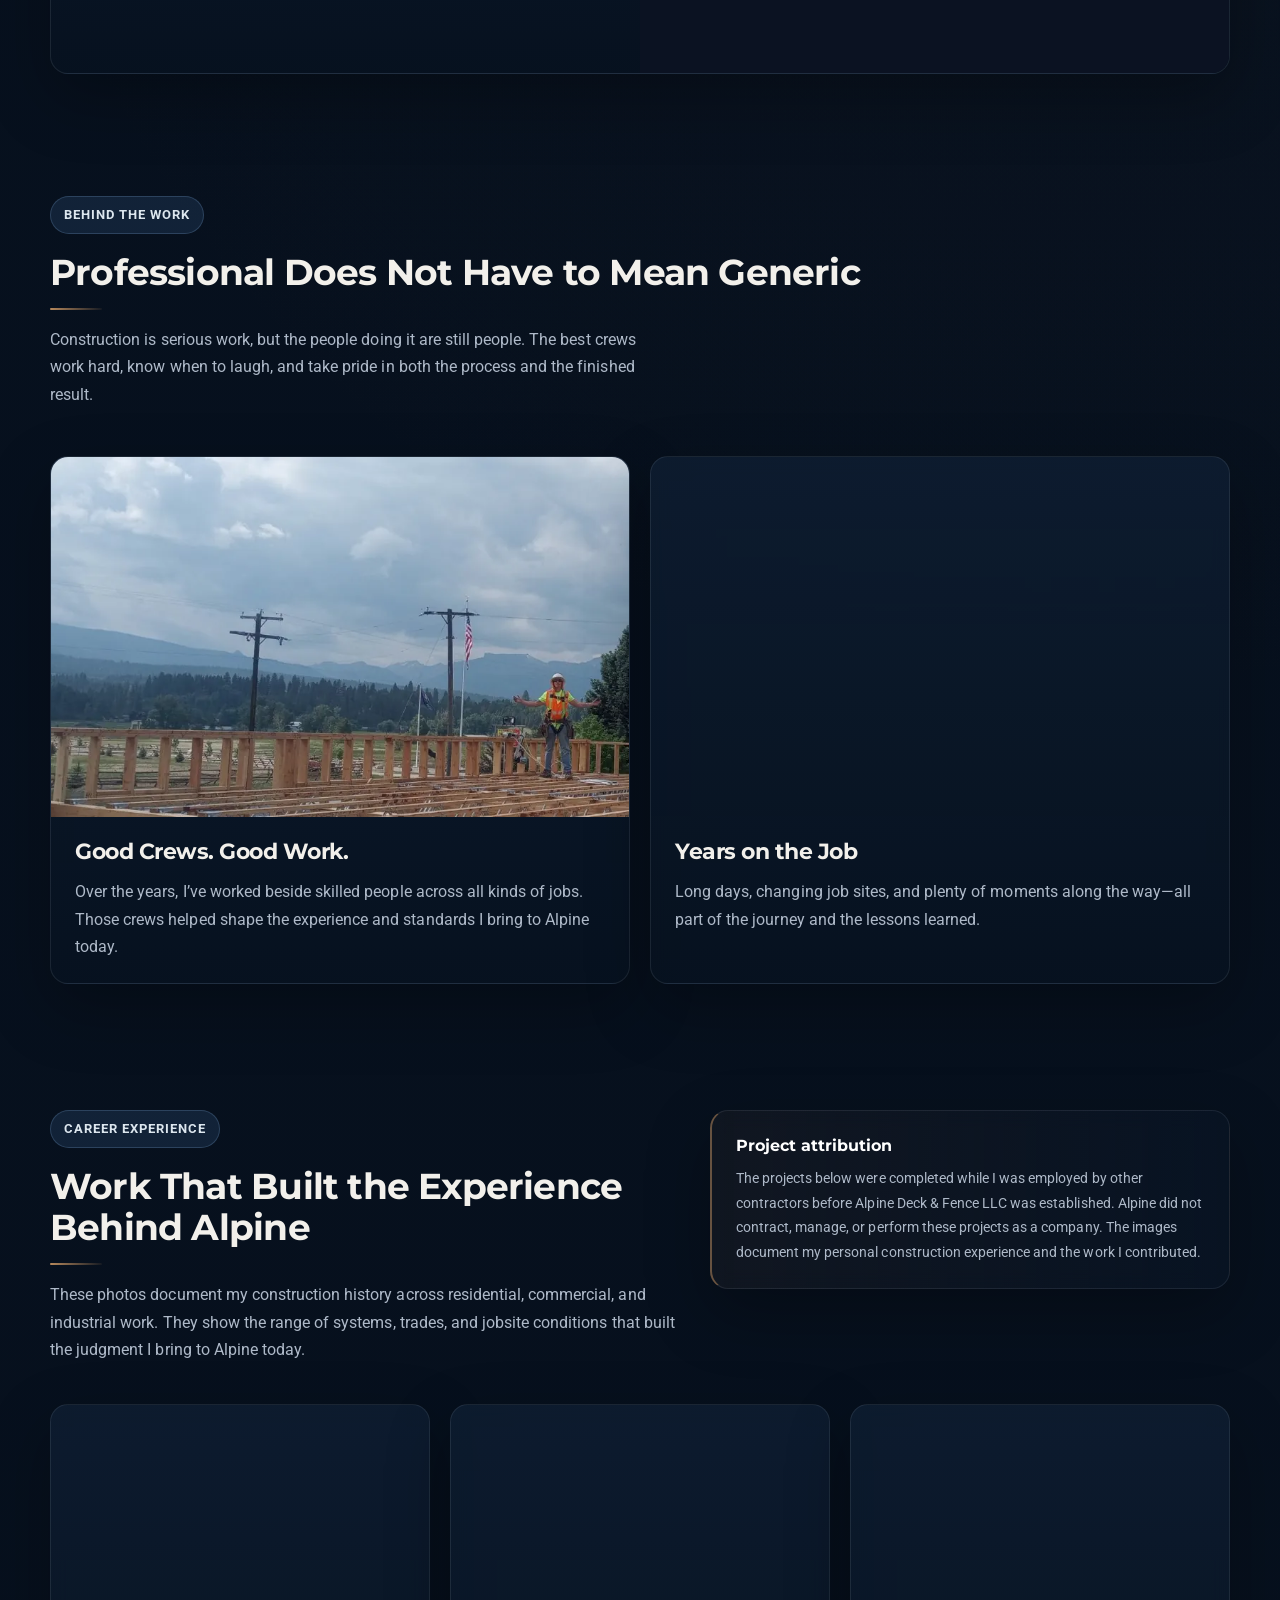
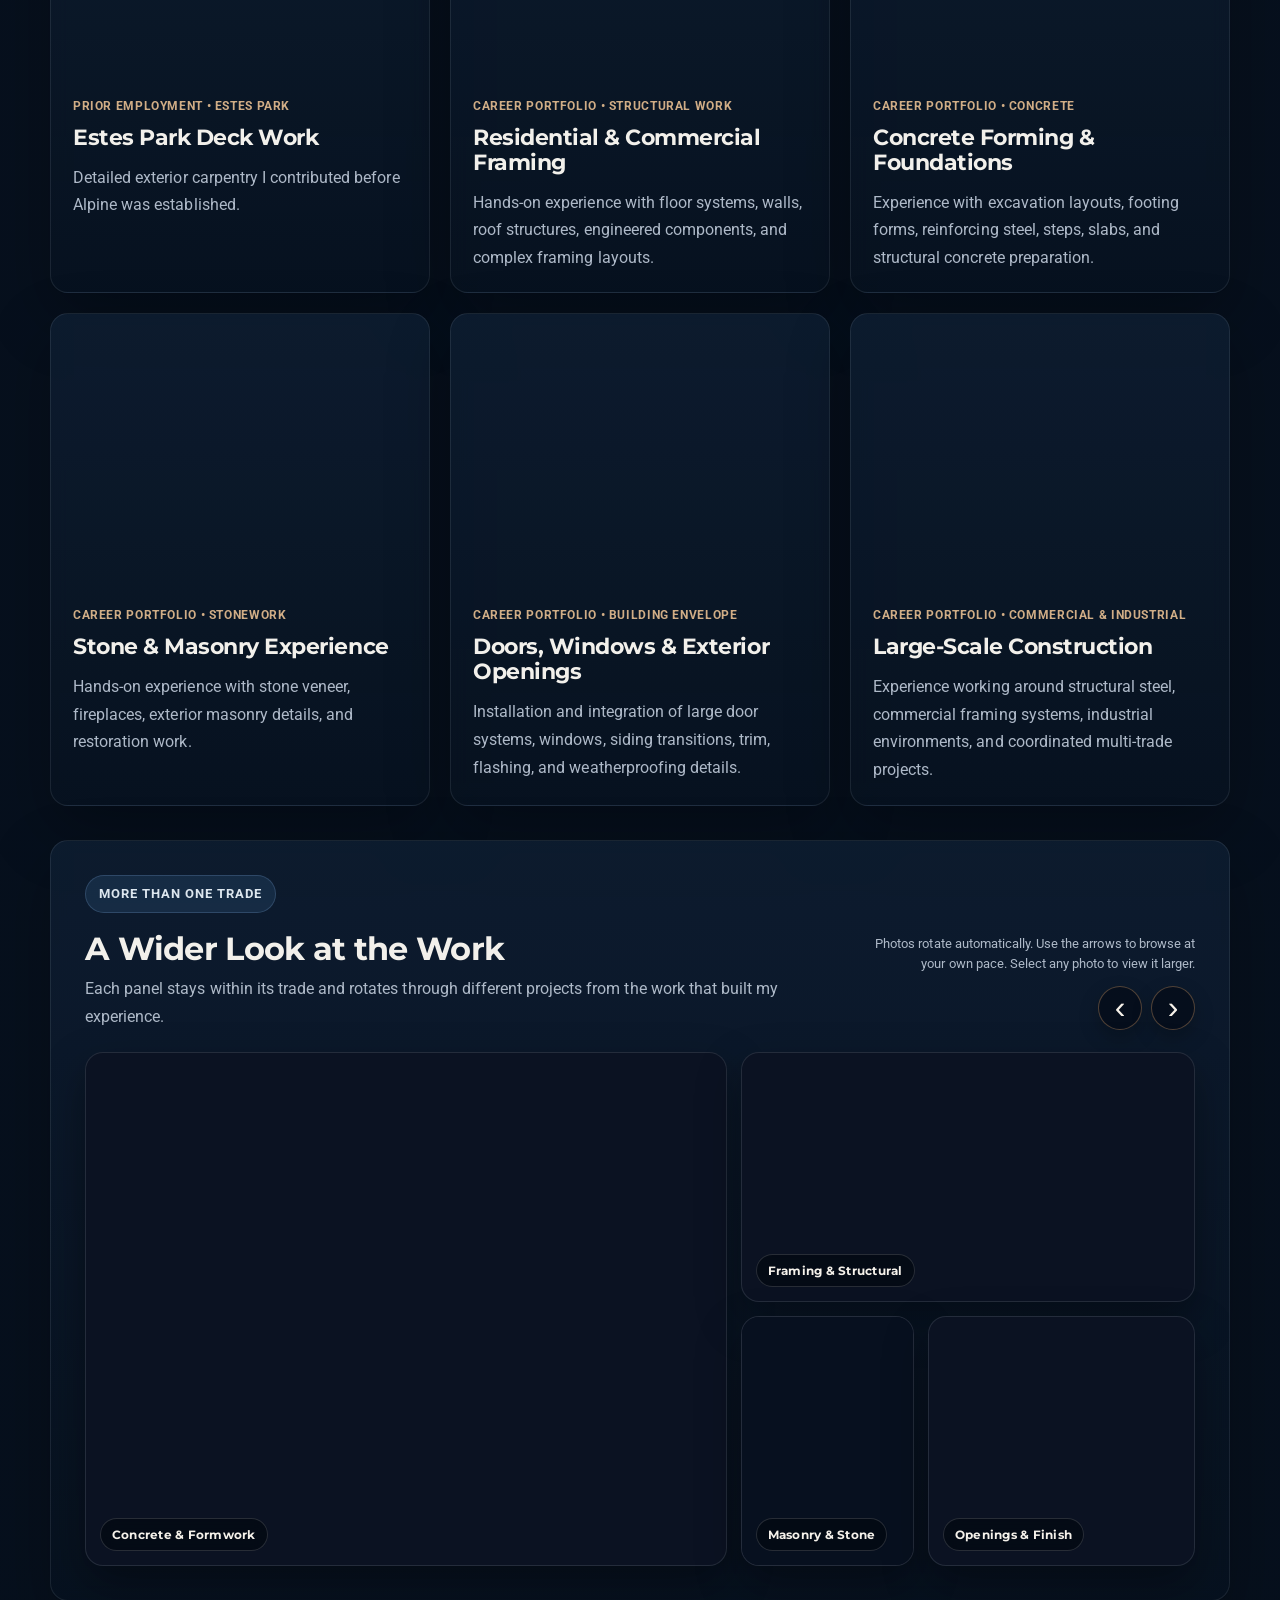
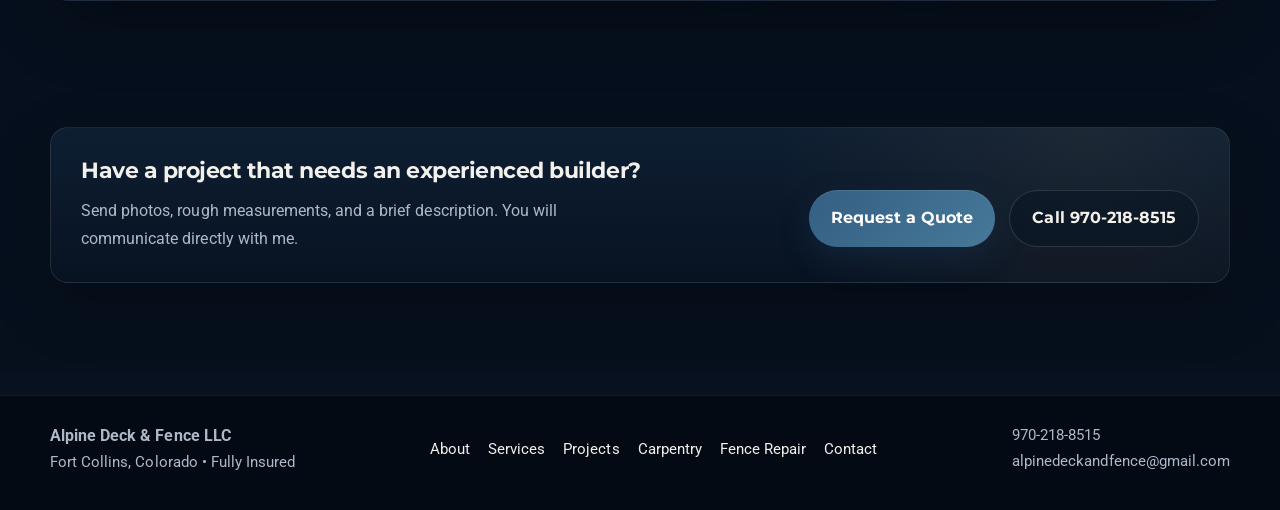
==== commit 52d39503: "Add direct Fence Repair navigation link across primary pages" ====
--- a/about.html
+++ b/about.html
@@ -50,6 +50,7 @@
         <a href="/about">About</a>
         <a href="/services">Services</a>
         <a href="/fence">Fencing</a>
+        <a href="/fence-repair-fort-collins">Fence Repair</a>
         <a href="/deck">Decks</a>
         <a href="/projects">Projects</a>
         <a href="/carpentry">Carpentry</a>
